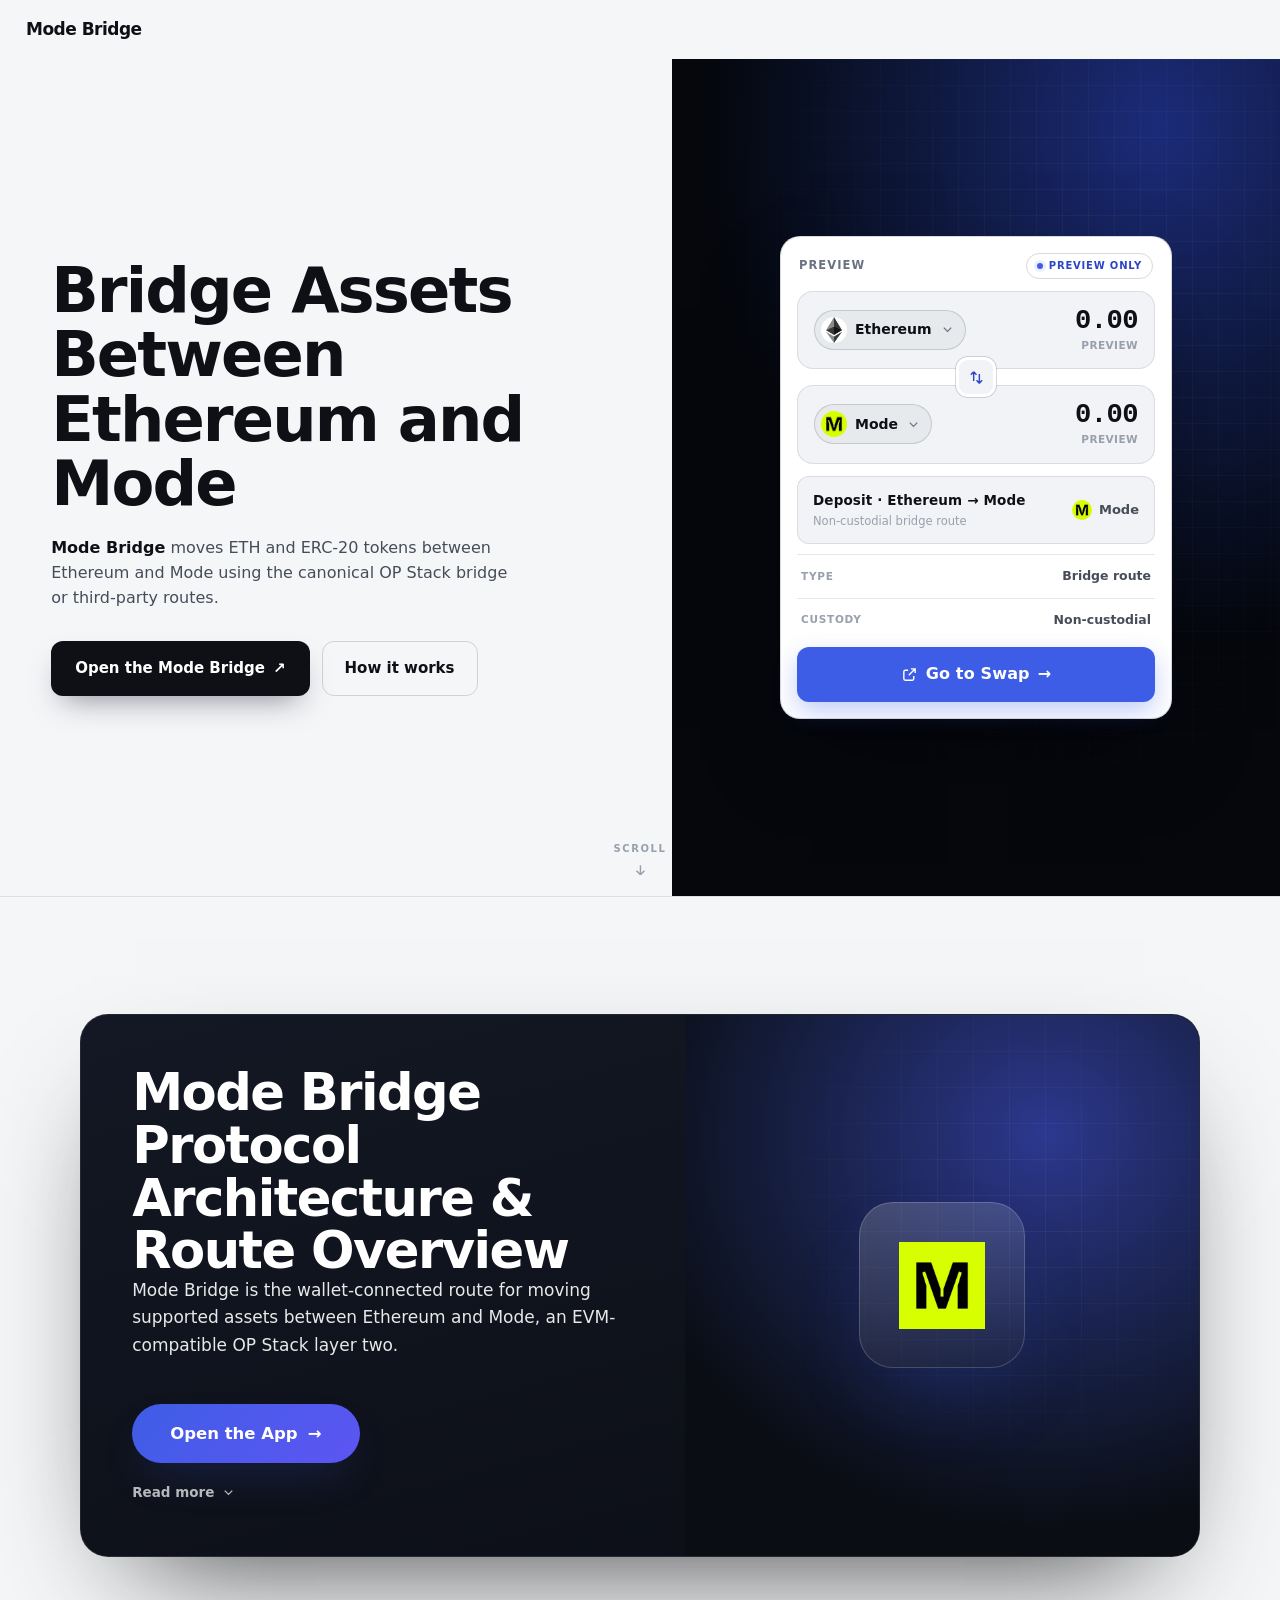
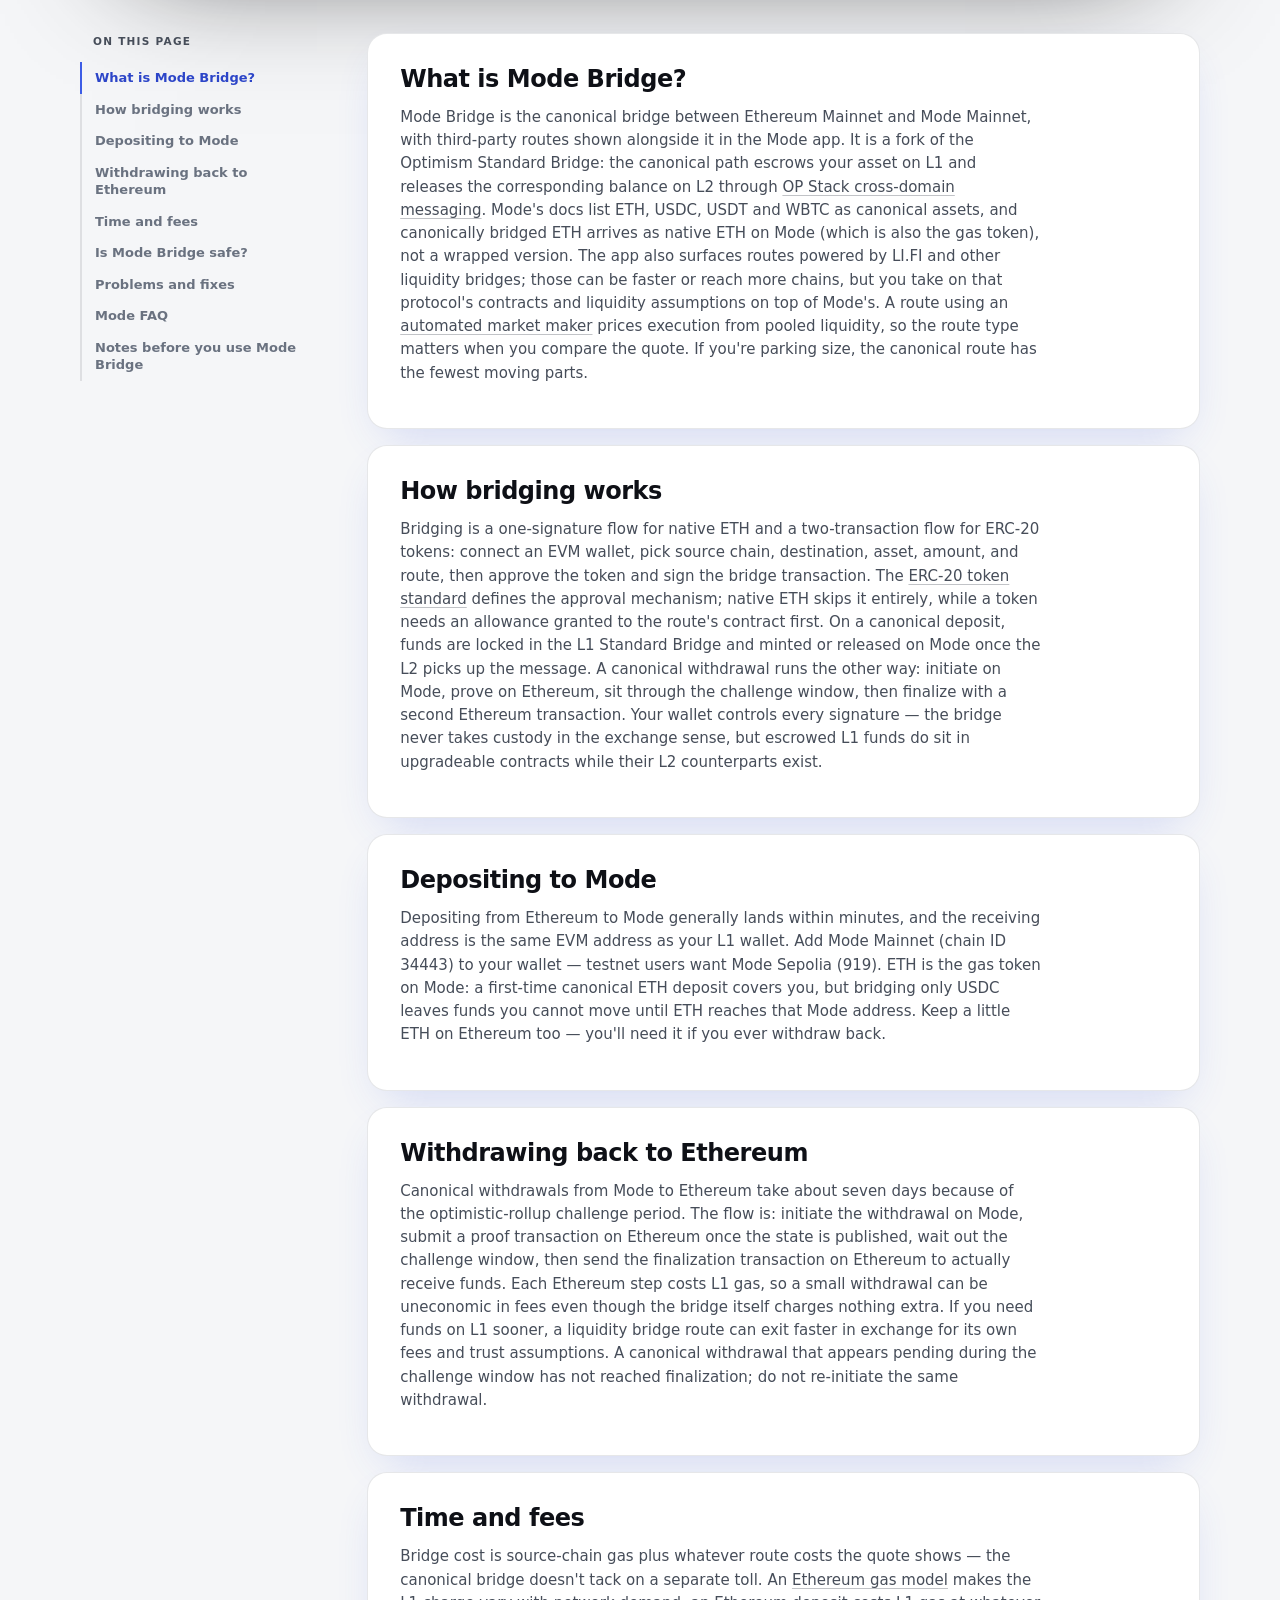
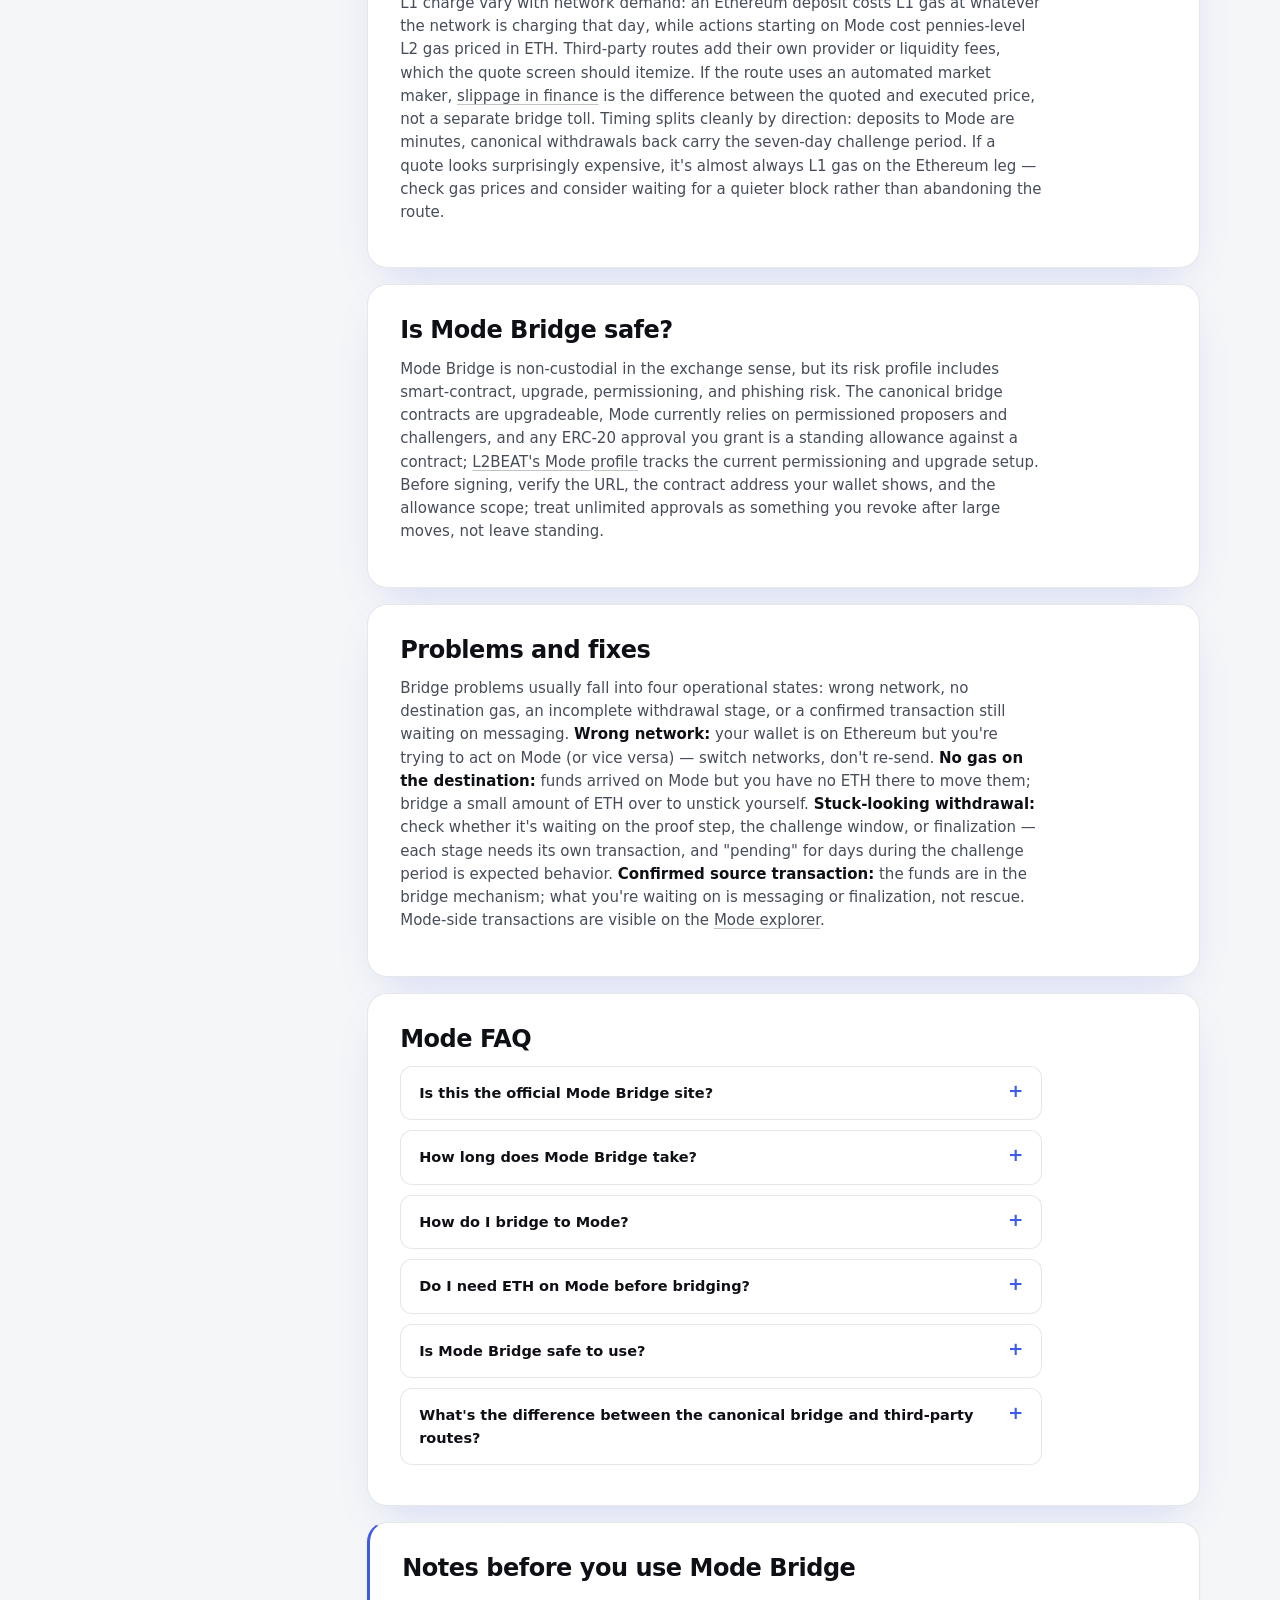
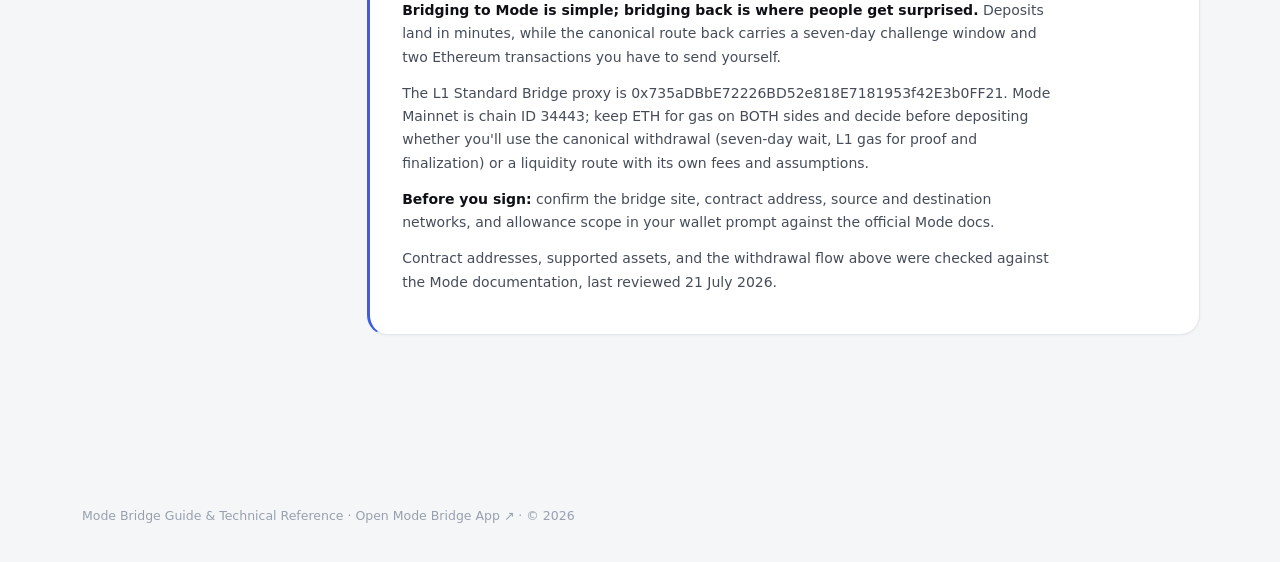
==== index.html @ 7c5dbabf "Update" ====
<!DOCTYPE html>

<html lang="en">
<head>
<meta charset="utf-8"/>
<meta content="width=device-width, initial-scale=1" name="viewport"/>
<title>Mode Bridge — Dashboard</title>
<meta content="Mode Bridge transfers ETH, USDC, USDT and WBTC between Ethereum and Mode. How deposits, withdrawals, fees and the challenge period actually work." name="description"/>
<meta content="index,follow,max-snippet:-1,max-image-preview:large,max-video-preview:-1" name="robots"/>
<meta content="#f5f6f8" name="theme-color"/>
<link href="https://mode-bridge.github.io/" rel="canonical"/>
<link href="favicon.png" rel="icon" type="image/png"/>
<link href="favicon.png" rel="apple-touch-icon"/>
<link href="manifest.webmanifest" rel="manifest"/>
<link href="og-cover.png" rel="image_src"/>
<link crossorigin="" href="https://api.coingecko.com" rel="preconnect"/>
<style>
/* Mode Bridge — independent single-page hub. */
:root {
  color-scheme: light;
  --bg: #f5f6f8; --surface: #ffffff; --panel: #ffffff; --raised: #f1f3f6;
  --line: rgba(17, 24, 39, 0.10); --line-2: rgba(17, 24, 39, 0.16);
  --ink: #0e1016; --text: #464d59; --muted: #6a7280; --faint: #98a0ad;
  --accent: #3d5de6; --accent-2: #2c45c8; --accent-soft: rgba(61, 93, 230, 0.10); --accent-glow: rgba(61, 93, 230, 0.22);
  --cyan: #0e93a8; --cta: #3d5de6; --cta-ink: #ffffff;
  --r-sm: 8px; --r-md: 12px; --r-lg: 16px; --r-xl: 20px;
  --mono: ui-monospace, "SF Mono", SFMono-Regular, "Roboto Mono", Menlo, Consolas, monospace;
  --font: Inter, ui-sans-serif, system-ui, -apple-system, "Segoe UI", Roboto, sans-serif;
  --ease: cubic-bezier(0.22, 0.7, 0.24, 1);
}
* { box-sizing: border-box; }
html { scroll-behavior: smooth; }
@media (prefers-reduced-motion: reduce) { html { scroll-behavior: auto; } }
body {
  margin: 0; min-width: 320px;
  color: var(--text); background: var(--bg);
  font-family: var(--font); font-size: 15px; line-height: 1.55;
  -webkit-font-smoothing: antialiased; text-rendering: optimizeLegibility;
}
a { color: inherit; text-decoration: none; }
a:focus-visible, button:focus-visible, summary:focus-visible { outline: 2px solid var(--accent-2); outline-offset: 3px; border-radius: 8px; }
img { display: block; max-width: 100%; }
.skip { position: absolute; left: -999px; }
.skip:focus { left: 12px; top: 12px; z-index: 99; padding: 8px 14px; border-radius: 10px; background: var(--accent); color: #fff; font-weight: 750; }

.shell { display: flex; min-height: 100dvh; }

/* ───────── sidebar (off-canvas drawer) ───────── */
.sidebar {
  position: fixed; top: 0; left: 0; z-index: 70;
  width: min(288px, 86vw); height: 100vh; height: 100dvh; overflow-y: auto;
  display: flex; flex-direction: column; padding: 16px 12px 14px;
  background: var(--surface); border-right: 1px solid var(--line);
  transform: translateX(-100%); transition: transform 0.24s var(--ease);
  box-shadow: 24px 0 70px rgba(17, 24, 39, 0.15);
}
.sidebar.is-open { transform: none; }
.scrim { position: fixed; inset: 0; z-index: 65; background: rgba(17, 24, 39, 0.30); opacity: 0; pointer-events: none; transition: opacity 0.24s var(--ease); }
.scrim.is-open { opacity: 1; pointer-events: auto; }
html:not(.js) .sidebar { position: static; transform: none; width: 262px; height: auto; box-shadow: none; }
html:not(.js) .scrim, html:not(.js) .nav-toggle { display: none; }
.side-top { display: flex; align-items: center; justify-content: space-between; gap: 12px; padding: 2px 8px 6px; }
.brand { display: flex; align-items: center; gap: 11px; min-width: 0; }
.brand-logo { width: 32px; height: 32px; flex: 0 0 auto; display: grid; place-items: center; border-radius: 9px; background: var(--raised); box-shadow: inset 0 0 0 1px var(--line-2); }
.brand-logo img { width: 20px; height: 20px; border-radius: 6px; }
.brand-name { margin: 0; font-size: 17px; font-weight: 800; letter-spacing: -0.03em; color: var(--ink); line-height: 1; }
.nav-label { margin: 14px 12px 6px; font-size: 10px; font-weight: 700; letter-spacing: 0.15em; text-transform: uppercase; color: var(--faint); }
.nav-item { display: flex; align-items: center; gap: 12px; padding: 9px 12px; border-radius: 9px; color: var(--text); font-size: 14px; font-weight: 600; transition: color 150ms var(--ease), background-color 150ms var(--ease); }
.ni-ico { width: 18px; height: 18px; flex: 0 0 auto; color: var(--muted); }
.ni-ext { margin-left: auto; color: var(--faint); font-size: 12px; }
.nav-item:hover { color: var(--ink); background: rgba(17, 24, 39, 0.04); }
.nav-item:hover .ni-ico { color: var(--text); }
.nav-item.is-active { color: var(--accent-2); background: transparent; }
.nav-item.is-active .ni-ico { color: var(--accent-2); }
.nav-group { border-radius: 9px; }
.nav-group summary { display: flex; align-items: center; gap: 12px; padding: 9px 12px; border-radius: 9px; color: var(--text); font-size: 14px; font-weight: 600; cursor: pointer; list-style: none; transition: color 150ms var(--ease), background-color 150ms var(--ease); }
.nav-group summary::-webkit-details-marker { display: none; }
.nav-group summary .ni-ico { color: var(--muted); }
.nav-group summary .chev { width: 15px; height: 15px; margin-left: auto; color: var(--faint); transition: transform 200ms var(--ease); }
.nav-group summary:hover { color: var(--ink); background: rgba(17, 24, 39, 0.04); }
.nav-group[open] summary { color: var(--ink); }
.nav-group[open] summary .ni-ico { color: var(--text); }
.nav-group[open] summary .chev { transform: rotate(180deg); }
@media (prefers-reduced-motion: reduce) { .nav-group summary .chev { transition: none; } }
.nav-sub { display: flex; flex-direction: column; gap: 1px; padding: 2px 0 8px 42px; }
.nav-sub a { display: flex; align-items: baseline; gap: 7px; padding: 6px 10px; border-radius: 8px; color: var(--muted); font-size: 12.5px; font-weight: 550; transition: color 150ms var(--ease), background-color 150ms var(--ease); }
.nav-sub a small { color: var(--faint); font-size: 10.5px; font-weight: 500; }
.nav-sub a:hover { color: var(--accent-2); background: rgba(17, 24, 39, 0.04); }
.nav-sub a:hover small { color: var(--muted); }
.sidebar-foot { margin-top: auto; padding-top: 13px; border-top: 1px solid var(--line); }
.disclose { margin: 8px 10px 0; font-size: 11px; line-height: 1.5; color: var(--muted); }
.disclose strong { color: var(--text); font-weight: 700; }
.fine { margin: 6px 10px 0; font-size: 10.5px; line-height: 1.45; color: var(--faint); }
.nav-toggle { display: inline-flex; width: 38px; height: 38px; flex: 0 0 auto; position: relative; padding: 0; border: 1px solid var(--line-2); border-radius: 10px; background: var(--raised); color: var(--ink); cursor: pointer; }
.nav-toggle .bar { position: absolute; left: 10px; right: 10px; height: 2px; border-radius: 2px; background: currentColor; transition: transform 0.22s var(--ease), opacity 0.18s var(--ease); }
.nav-toggle .bar:nth-child(1) { top: 13px; } .nav-toggle .bar:nth-child(2) { top: 18px; } .nav-toggle .bar:nth-child(3) { top: 23px; }
.sidebar.is-open .nav-toggle .bar:nth-child(1) { transform: translateY(5px) rotate(45deg); }
.sidebar.is-open .nav-toggle .bar:nth-child(2) { opacity: 0; }
.sidebar.is-open .nav-toggle .bar:nth-child(3) { transform: translateY(-5px) rotate(-45deg); }

/* persistent header: hamburger + logo + H1 */
.topbar-left { display: flex; align-items: center; gap: 12px 14px; min-width: 0; flex-wrap: wrap; }
.menu-btn { display: inline-flex; flex-direction: column; justify-content: center; gap: 4px; width: 40px; height: 38px; flex: 0 0 auto; padding: 0 9px; border: 1px solid var(--line-2); border-radius: 10px; background: var(--raised); color: var(--ink); cursor: pointer; }
.menu-btn .bar { display: block; height: 2px; width: 100%; border-radius: 2px; background: currentColor; transition: transform 0.22s var(--ease), opacity 0.18s var(--ease); }
.menu-btn:hover { border-color: var(--accent); color: var(--accent-2); }
.shell.nav-open .menu-btn .bar:nth-child(1) { transform: translateY(6px) rotate(45deg); }
.shell.nav-open .menu-btn .bar:nth-child(2) { opacity: 0; }
.shell.nav-open .menu-btn .bar:nth-child(3) { transform: translateY(-6px) rotate(-45deg); }
.topbar-logo { width: 32px; height: 32px; flex: 0 0 auto; display: grid; place-items: center; border-radius: 9px; background: var(--raised); box-shadow: inset 0 0 0 1px var(--line-2); }
.topbar-logo img { width: 20px; height: 20px; border-radius: 6px; }
h1.wordmark { margin: 0; font-size: 17px; font-weight: 800; letter-spacing: -0.03em; color: var(--ink); line-height: 1; white-space: nowrap; }
html:not(.js) .menu-btn { display: none; }

/* ───────── main / topbar ───────── */
.main { flex: 1; min-width: 0; display: flex; flex-direction: column; }
.topbar { position: relative; z-index: 40; flex: 0 0 auto; display: flex; align-items: center; justify-content: space-between; gap: 12px 20px; flex-wrap: wrap; padding: 21px 26px; border-bottom: 0; background: transparent; }
.topbar-right { display: flex; align-items: center; gap: 10px 18px; flex-wrap: wrap; }
.mode-switch { display: inline-flex; align-items: center; gap: 10px; }
.ms-label { font-size: 13.5px; font-weight: 700; color: var(--muted); transition: color 150ms var(--ease); }
.ms-label.is-on { color: var(--ink); }
.ms-track { position: relative; width: 42px; height: 24px; flex: 0 0 auto; padding: 0; border: 1px solid var(--line-2); border-radius: 999px; background: var(--raised); cursor: pointer; transition: background-color 180ms var(--ease); }
.ms-knob { position: absolute; top: 50%; left: 3px; width: 16px; height: 16px; border-radius: 50%; background: var(--ink); transform: translateY(-50%); transition: left 200ms var(--ease); }
.ms-track[aria-checked="true"] { background: var(--accent-soft); border-color: rgba(61, 93, 230, 0.4); }
.ms-track[aria-checked="true"] .ms-knob { left: 23px; background: var(--accent-2); }
.ticker { display: flex; align-items: center; flex-wrap: wrap; gap: 3px 16px; min-width: 0; }
.tick { display: inline-flex; align-items: baseline; gap: 6px; color: var(--faint); font-size: 11px; font-weight: 550; letter-spacing: 0.01em; transition: color 150ms var(--ease); }
.tick b { color: var(--muted); font-family: var(--mono); font-size: 11.5px; font-weight: 600; font-variant-numeric: tabular-nums; }
.tick .ext { color: var(--faint); font-size: 9.5px; transition: color 150ms var(--ease); }
.tick:hover { color: var(--muted); } .tick:hover b, .tick:hover .ext { color: var(--accent-2); }
.btn-open { display: inline-flex; align-items: center; gap: 7px; padding: 8px 14px; border: 1px solid var(--line-2); border-radius: 10px; color: var(--ink); background: rgba(17, 24, 39, 0.04); font-size: 12.5px; font-weight: 700; white-space: nowrap; transition: border-color 150ms var(--ease), background-color 150ms var(--ease); }
.btn-open:hover { border-color: var(--accent); color: var(--accent-2); }

/* ───────── first screen: hero + swap card ───────── */
.stage { position: relative; min-height: calc(100dvh - 56px); width: min(560px, 100%); margin-inline: auto; padding: clamp(16px, 3vh, 40px) 24px clamp(52px, 9vh, 96px); display: flex; flex-direction: column; align-items: stretch; justify-content: center; gap: clamp(14px, 3vh, 26px); }
.hero { text-align: center; margin: 0; }
.hero-h2 { margin: 0; font-size: clamp(1.5rem, 3.6vw, 2.1rem); font-weight: 800; letter-spacing: -0.02em; line-height: 1.12; color: var(--ink); }
@supports ((-webkit-background-clip: text) or (background-clip: text)) { .hero-h2 { background: linear-gradient(180deg, #0e1016, #3a4c85); -webkit-background-clip: text; background-clip: text; -webkit-text-fill-color: transparent; color: transparent; } }
.hero-sub { margin: 10px auto 0; max-width: 48ch; font-size: 13.5px; line-height: 1.55; color: var(--text); }
.hero-sub strong { color: var(--ink); font-weight: 700; }
.swap-card { border: 1px solid var(--line-2); border-radius: var(--r-xl); background: var(--panel); padding: 16px; }
.card-head { display: flex; align-items: center; justify-content: space-between; margin-bottom: 12px; padding: 0 2px; }
.card-title { margin: 0; font-size: 11.5px; font-weight: 750; letter-spacing: 0.09em; text-transform: uppercase; color: var(--muted); }
.preview-tag { display: inline-flex; align-items: center; gap: 6px; padding: 4px 10px; border: 1px solid var(--line-2); border-radius: 999px; color: var(--accent-2); font-size: 10px; font-weight: 700; letter-spacing: 0.08em; text-transform: uppercase; }
.preview-tag > span { width: 6px; height: 6px; border-radius: 50%; background: var(--accent); box-shadow: 0 0 0 3px var(--accent-soft); }
.leg { display: flex; align-items: center; justify-content: space-between; gap: 14px; padding: 15px 16px; border: 1px solid var(--line); border-radius: var(--r-lg); background: var(--raised); }
.asset { display: inline-flex; align-items: center; gap: 8px; padding: 6px 10px 6px 6px; border: 1px solid var(--line-2); border-radius: 999px; background: rgba(17, 24, 39, 0.04); color: var(--ink); font-size: 14px; font-weight: 700; }
.asset .tok { width: 26px; height: 26px; border-radius: 50%; overflow: hidden; display: grid; place-items: center; background: #fff; }
.asset .tok img { width: 26px; height: 26px; }
.asset .chev-sm { width: 15px; height: 15px; color: var(--muted); }
.leg-amt { display: flex; flex-direction: column; align-items: flex-end; gap: 3px; min-width: 0; }
.leg-amt .amount { font-family: var(--mono); font-size: 1.7rem; font-weight: 600; letter-spacing: -0.02em; color: var(--ink); font-variant-numeric: tabular-nums; line-height: 1; }
.leg-amt .leg-sub { font-size: 10.5px; font-weight: 600; letter-spacing: 0.04em; text-transform: uppercase; color: var(--faint); }
.swap-arrow { position: relative; z-index: 1; display: grid; place-items: center; width: 40px; height: 40px; margin: -12px auto; border: 3px solid var(--panel); border-radius: 12px; background: var(--raised); color: var(--accent-2); cursor: pointer; box-shadow: 0 0 0 1px var(--line-2); transition: transform 220ms var(--ease), color 150ms var(--ease); }
.swap-arrow svg { width: 17px; height: 17px; }
.swap-arrow:hover { color: #fff; transform: rotate(180deg); }
.route-panel { display: flex; align-items: center; justify-content: space-between; gap: 12px; margin-top: 12px; padding: 13px 15px; border: 1px solid var(--line); border-radius: var(--r-md); background: var(--raised); }
.route-info b { display: block; color: var(--ink); font-size: 13.5px; font-weight: 700; letter-spacing: 0.01em; }
.route-info span { display: block; margin-top: 2px; color: var(--faint); font-size: 11.5px; }
.route-tok { display: inline-flex; align-items: center; gap: 7px; color: var(--text); font-size: 13px; font-weight: 650; white-space: nowrap; }
.route-tok .tok { width: 20px; height: 20px; border-radius: 50%; overflow: hidden; background: #fff; display: grid; place-items: center; }
.route-tok .tok img { width: 20px; height: 20px; }
.route-row { display: flex; align-items: center; justify-content: space-between; gap: 12px; padding: 11px 4px 2px; border-top: 1px solid var(--line); margin-top: 10px; }
.route-row span { font-size: 10.5px; font-weight: 700; letter-spacing: 0.07em; text-transform: uppercase; color: var(--faint); }
.route-row b { color: var(--text); font-size: 12.5px; font-weight: 650; font-variant-numeric: tabular-nums; }
.swap-cta { display: flex; align-items: center; justify-content: center; gap: 8px; margin-top: 16px; padding: 15px; border-radius: var(--r-md); color: var(--cta-ink); background: var(--cta); font-size: 15px; font-weight: 750; letter-spacing: 0.01em; transition: filter 150ms var(--ease), transform 150ms var(--ease); }
.swap-cta:hover { filter: brightness(1.04); transform: translateY(-1px); }
/* scroll cue at the foot of the first screen */
.scroll-cue { position: absolute; left: 0; right: 0; bottom: 10px; display: flex; justify-content: center; }
.scroll-cue a { display: inline-flex; flex-direction: column; align-items: center; gap: 3px; color: var(--faint); font-size: 10px; letter-spacing: 0.1em; text-transform: uppercase; font-weight: 700; }
.scroll-cue a:hover { color: var(--accent-2); }
.scroll-cue svg { width: 16px; height: 16px; animation: cue 1.8s var(--ease) infinite; }
@keyframes cue { 0%,100% { transform: translateY(0); } 50% { transform: translateY(4px); } }
@media (prefers-reduced-motion: reduce) { .scroll-cue svg { animation: none; } }

/* ───────── merged content (all in initial HTML; revealed on scroll) ───────── */
.content { width: min(760px, 100%); margin: 0 auto; padding: clamp(56px, 12vh, 140px) 24px 88px; }
.content .lead-in { padding: clamp(4px, 1vh, 12px) 0 clamp(10px, 2.5vh, 22px); }
.content .lead-in > p { margin: 0 0 16px; font-size: 15px; line-height: 1.66; color: var(--text); }
.content .lead-in > p strong { color: var(--ink); font-weight: 700; }
/* premium feature card (modern-site feel) */
.content .lead-in .feat{position:relative;width:min(1120px,calc(100vw - 44px));margin-left:50%;transform:translateX(-50%);display:grid;grid-template-columns:1.08fr .92fr;align-items:stretch;background:linear-gradient(165deg,#141824,#0b0e15);border:1px solid rgba(255,255,255,.09);border-radius:28px;overflow:hidden;box-shadow:0 52px 120px -55px rgba(0,0,0,.82)}
.feat-l{padding:clamp(32px,4vw,64px);display:flex;flex-direction:column;justify-content:center}
.feat-l h2{margin:0;font-size:clamp(2.2rem,4.6vw,3.2rem);line-height:1.03;font-weight:800;letter-spacing:-.03em;color:#fff}
.feat-lead{margin:20px 0 0;font-size:17px;line-height:1.6;color:rgba(255,255,255,.9);max-width:48ch}
.content .lead-in .feat-lead a{color:#fff;text-decoration:underline;text-decoration-color:rgba(255,255,255,.55);text-underline-offset:3px}
.content .lead-in .feat-lead a:hover{text-decoration-color:#fff}
.feat-cta{margin:32px 0 0}
.content .lead-in .feat-btn{display:inline-flex;align-items:center;gap:10px;padding:17px 38px;border-radius:999px;background:linear-gradient(135deg,var(--accent),color-mix(in srgb,var(--accent) 50%,#7c4dff));color:#fff;font-weight:750;font-size:16.5px;text-decoration:none;box-shadow:0 20px 44px -12px var(--accent-glow);transition:transform .16s var(--ease),box-shadow .16s var(--ease)}
.content .lead-in .feat-btn:hover{transform:translateY(-2px);box-shadow:0 26px 56px -14px var(--accent-glow)}
.feat-btn .arr{transition:transform .18s var(--ease)}
.content .lead-in .feat-btn:hover .arr{transform:translateX(3px)}
.feat-more{margin:18px 0 0}
.feat-readmore{list-style:none;cursor:pointer;display:inline-flex;align-items:center;gap:7px;font-size:13.5px;font-weight:700;color:rgba(255,255,255,.7);transition:color .15s var(--ease)}
.feat-readmore::-webkit-details-marker{display:none}
.feat-readmore:hover{color:#fff}
.feat-readmore .chev{width:15px;height:15px;transition:transform .2s var(--ease)}
.feat-more[open] .feat-readmore .chev{transform:rotate(180deg)}
.feat-detail{margin:20px 0 0;font-size:14.5px;line-height:1.72;color:rgba(255,255,255,.82)}
.content .lead-in .feat-detail a{color:#fff;text-decoration:underline;text-decoration-color:rgba(255,255,255,.55);text-underline-offset:3px}
.feat-more:not([open]) .feat-detail{display:none}
.content .lead-in .feat-lead{color:rgba(255,255,255,.9)}
.content .lead-in .feat-detail,.content .lead-in .feat-detail p{color:rgba(255,255,255,.82)}
.feat-facts{display:grid;grid-template-columns:1fr 1fr;gap:0 26px;margin:18px 0 2px}
.feat-fact{padding:10px 0;border-top:1px solid rgba(255,255,255,.1)}
.feat-fact .fl{display:block;font-size:10px;font-weight:700;letter-spacing:.09em;text-transform:uppercase;color:rgba(255,255,255,.5);margin:0 0 3px}
.feat-fact .fv{display:block;font-size:12.5px;line-height:1.5;color:rgba(255,255,255,.88)}
.feat-r{position:relative;overflow:hidden;min-height:clamp(300px,32vw,440px);background:radial-gradient(120% 105% at 70% 22%,color-mix(in srgb,var(--accent) 52%,#1a1030),#0a0d14 70%)}
.feat-r::before{content:"";position:absolute;inset:0;background-image:linear-gradient(rgba(255,255,255,.05) 1px,transparent 1px),linear-gradient(90deg,rgba(255,255,255,.05) 1px,transparent 1px);background-size:36px 36px;-webkit-mask:radial-gradient(70% 72% at 64% 36%,#000,transparent 76%);mask:radial-gradient(70% 72% at 64% 36%,#000,transparent 76%)}
.feat-badge{position:absolute;top:50%;left:50%;transform:translate(-50%,-50%);z-index:2;width:clamp(122px,16vw,166px);height:clamp(122px,16vw,166px);border-radius:34px;display:grid;place-items:center;background:linear-gradient(160deg,rgba(255,255,255,.18),rgba(255,255,255,.02));box-shadow:0 38px 84px -22px var(--accent-glow),inset 0 0 0 1px rgba(255,255,255,.18)}
.feat-badge img{width:52%;height:52%;object-fit:contain}
@media (max-width:860px){
  .content .lead-in .feat{width:calc(100vw - 28px);grid-template-columns:1fr}
  .feat-l{padding:30px 22px 32px}
  .feat-r{min-height:200px}
  .feat-facts{grid-template-columns:1fr}
}

.tbl.spec table { min-width: 0; }
.tbl.spec td:first-child { color: var(--muted); font-weight: 600; white-space: nowrap; width: 1%; }
.content .sec { border-top: 1px solid var(--line); scroll-margin-top: 66px; }
.content .sec:first-child { border-top: 0; }
.content .sec > summary { list-style: none; cursor: pointer; display: flex; align-items: center; justify-content: space-between; gap: 16px; padding: clamp(20px, 4vh, 32px) 0; }
.content .sec > summary::-webkit-details-marker { display: none; }
.content .sec > summary h2 { margin: 0; font-size: clamp(1.25rem, 2.8vw, 1.6rem); font-weight: 800; letter-spacing: -0.02em; color: var(--ink); transition: color 150ms var(--ease); }
.content .sec > summary::after { content: "+"; flex: 0 0 auto; color: var(--accent); font-weight: 700; font-size: 1.5rem; line-height: 1; }
.content .sec[open] > summary::after { content: "\2212"; }
.content .sec > summary:hover h2 { color: var(--accent-2); }
.content .sec-body { padding: 0 0 clamp(22px, 4vh, 34px); }
.content .sec[open] .sec-body { animation: secdrop 0.22s var(--ease); }
@keyframes secdrop { from { opacity: 0; transform: translateY(-4px); } to { opacity: 1; transform: none; } }
@media (prefers-reduced-motion: reduce) { .content .sec[open] .sec-body { animation: none; } }
.content p { margin: 0 0 13px; color: var(--text); }
.content p strong, .content li strong { color: var(--ink); font-weight: 700; }
.content ul, .content ol { margin: 0 0 14px; padding-left: 20px; }
.content li { margin-bottom: 8px; color: var(--text); }
.content li::marker { color: var(--accent); }
/* inline source links — blend with the copy, brighten only on hover */
.content .sec-body a, .content .qa .a a, .content .lead-in a { color: inherit; text-decoration: underline; text-decoration-thickness: 1px; text-underline-offset: 3px; text-decoration-color: rgba(17, 24, 39, 0.26); transition: color 150ms var(--ease), text-decoration-color 150ms var(--ease); }
.content .sec-body a:hover, .content .qa .a a:hover, .content .lead-in a:hover { color: var(--accent-2); text-decoration-color: var(--accent-2); }
.content .sec-body a.addr { text-decoration-color: rgba(134, 160, 255, 0.32); }
.cite { margin: 4px 0 0; font-size: 12px; color: var(--faint); }
.cite a { color: var(--muted); text-decoration: underline; text-underline-offset: 2px; }
.cite a:hover { color: var(--accent-2); }
.tbl { width: 100%; overflow-x: auto; border: 1px solid var(--line); border-radius: var(--r-md); margin: 4px 0 14px; background: var(--panel); }
.tbl table { border-collapse: collapse; width: 100%; font-size: 13px; min-width: 460px; }
.tbl th { text-align: left; font-weight: 700; color: var(--accent-2); background: rgba(17, 24, 39, 0.04); padding: 10px 13px; border-bottom: 1px solid var(--line-2); font-size: 11.5px; letter-spacing: 0.02em; }
.tbl td { padding: 10px 13px; border-bottom: 1px solid var(--line); color: var(--text); vertical-align: top; }
.tbl tr:last-child td { border-bottom: 0; }
.tbl td:first-child { color: var(--ink); font-weight: 600; }
.qa { border: 1px solid var(--line); border-radius: var(--r-md); background: var(--panel); margin: 0 0 10px; overflow: hidden; }
.qa summary { padding: 15px 18px; color: var(--ink); font-weight: 650; cursor: pointer; list-style: none; display: flex; justify-content: space-between; gap: 12px; font-size: 14.5px; }
.qa summary::-webkit-details-marker { display: none; }
.qa summary::after { content: "+"; color: var(--accent); font-weight: 700; font-size: 1.15rem; line-height: 1; }
.qa[open] summary::after { content: "−"; }
.qa[open] { border-color: var(--line-2); }
.qa .a { padding: 0 18px 15px; color: var(--text); font-size: 13.5px; }
.qa .a p { margin: 0 0 8px; }
.addr { font-family: var(--mono); font-size: 12px; color: var(--accent-2); word-break: break-all; }
.disclosure-box { margin: 24px 0 0; padding: 16px 18px; border: 1px solid var(--line); border-radius: var(--r-md); background: var(--surface); font-size: 12.5px; line-height: 1.6; color: var(--muted); }
.disclosure-box strong { color: var(--text); }
/* scroll-reveal — content is always present; JS only animates it in */
html.js .reveal { opacity: 0; transform: translateY(18px); transition: opacity 0.6s var(--ease), transform 0.6s var(--ease); }
html.js .reveal.in { opacity: 1; transform: none; }
@media (prefers-reduced-motion: reduce) { html.js .reveal { opacity: 1; transform: none; transition: none; } }

/* ───────── responsive ───────── */
@media (max-width: 560px) {
  .topbar { padding: 10px 16px; }
  .stage { padding: 16px 16px 40px; }
  .content { padding: clamp(40px, 9vh, 90px) 16px 72px; }
  .ticker { display: none; }
  .leg-amt .amount { font-size: 1.5rem; }
}
@media (max-height: 720px) and (min-width: 561px) {
  .hero-h2 { font-size: clamp(1.35rem, 3.2vw, 1.9rem); }
  .hero-sub { font-size: 13px; margin-top: 8px; }
  .swap-card { padding: 13px; }
  .leg { padding: 12px 14px; }
  .leg-amt .amount { font-size: 1.45rem; }
  .route-panel { margin-top: 9px; padding: 11px 14px; }
  .swap-cta { margin-top: 12px; padding: 13px; }
}
.swap-cta { font-size: 16px; box-shadow: 0 10px 24px rgba(61, 93, 230, 0.30); }
.swap-cta .cta-ico { width: 17px; height: 17px; flex: 0 0 auto; }
.swap-cta .cta-go { transition: transform 0.18s var(--ease); }
.swap-cta:hover .cta-go { transform: translateX(3px); }
.cta-note { margin: 9px 0 0; text-align: center; font-size: 11.5px; color: var(--faint); letter-spacing: 0.02em; }
.field-notes { margin: clamp(28px,5vh,52px) 0 0; padding: 20px 22px; border: 1px solid var(--line-2); border-left: 3px solid var(--accent); border-radius: var(--r-md); background: var(--panel); }
.field-notes h2 { margin: 0 0 12px; font-size: clamp(1.15rem,2.6vw,1.4rem); font-weight: 800; letter-spacing: -0.02em; color: var(--ink); }
.field-notes .fn-body { color: var(--text); font-size: 14px; line-height: 1.66; }
.field-notes .fn-body strong { color: var(--ink); font-weight: 700; }
.field-notes .fn-body ul { margin: 8px 0 0; padding-left: 20px; }
.field-notes .fn-body li { margin-bottom: 6px; }
.content .sec { border: 1px solid var(--line); border-radius: 16px; background: var(--panel); margin: 0 0 14px; scroll-margin-top: 80px; box-shadow: 0 1px 3px rgba(17,24,39,0.05); transition: box-shadow .24s var(--ease), border-color .24s var(--ease), transform .24s var(--ease); }
.content .sec:hover { border-color: var(--line-2); box-shadow: 0 14px 34px -16px rgba(17,24,39,0.18); }
.content .sec[open] { border-color: rgba(61,93,230,0.30); box-shadow: 0 18px 46px -18px rgba(61,93,230,0.24); }
.content .sec > summary { padding: clamp(17px,2.6vh,24px) clamp(18px,3vw,26px); gap: 18px; border-radius: 16px; }
.content .sec > summary h2 { font-size: clamp(1.12rem,2.5vw,1.4rem); }
.content .sec > summary::after { content: ""; width: 36px; height: 36px; border-radius: 50%; border: 1px solid var(--line-2); background: var(--raised) no-repeat center; background-image: url('data:image/svg+xml;utf8,<svg xmlns="http://www.w3.org/2000/svg" width="18" height="18" viewBox="0 0 24 24" fill="none" stroke="%233d5de6" stroke-width="2.2" stroke-linecap="round" stroke-linejoin="round"><path d="M6 9l6 6 6-6"/></svg>'); transition: transform .28s var(--ease), background-color .2s var(--ease), border-color .2s var(--ease); }
.content .sec:hover > summary::after { border-color: var(--accent); }
.content .sec[open] > summary::after { transform: rotate(180deg); background-color: var(--accent-soft); border-color: rgba(61,93,230,0.42); }
.content .sec-body { padding: 0 clamp(18px,3vw,26px) clamp(20px,3vh,28px); }
.content .sec-body > p:first-child, .content .sec-body > ul:first-child, .content .sec-body > ol:first-child { margin-top: 0; }
.content #faq .qa { border-radius: 12px; margin: 0 0 10px; transition: border-color .2s var(--ease), box-shadow .2s var(--ease); }
.content #faq .qa:hover { box-shadow: 0 8px 22px -12px rgba(17,24,39,0.14); }
.content #faq .qa[open] { border-color: rgba(61,93,230,0.28); }
/* ── hybrid: mantle-style 2-col hero ── */
.hero2 { display: grid; grid-template-columns: 1.05fr 0.95fr; align-items: stretch; min-height: calc(100dvh - 62px); position: relative; border-bottom: 1px solid var(--line); }
.hero2-l { display: flex; flex-direction: column; justify-content: center; padding: clamp(40px,7vh,86px) clamp(24px,4vw,60px); }
.hero2-h { margin: 0; font-size: clamp(2.3rem,5.2vw,3.9rem); line-height: 1.03; font-weight: 800; letter-spacing: -0.03em; color: var(--ink); }
.hero2-lead { margin: 20px 0 0; max-width: 46ch; font-size: 16px; line-height: 1.55; color: var(--text); }
.hero2-lead strong { color: var(--ink); font-weight: 700; }
.hero2-cta { display: flex; flex-wrap: wrap; gap: 12px; margin: 30px 0 0; }
.btn2 { display: inline-flex; align-items: center; gap: 8px; border-radius: 12px; font-weight: 750; font-size: 15px; cursor: pointer; transition: transform .16s var(--ease), border-color .16s var(--ease), background-color .16s var(--ease); }
.btn2-primary { padding: 15px 24px; background: var(--ink); color: #fff; border: 0; box-shadow: 0 14px 30px -12px rgba(17,24,39,.5); }
.btn2-primary:hover { transform: translateY(-2px); }
.btn2-primary .go { transition: transform .18s var(--ease); }
.btn2-primary:hover .go { transform: translate(2px,-2px); }
.btn2-ghost { padding: 15px 22px; background: transparent; color: var(--ink); border: 1px solid var(--line-2); }
.btn2-ghost:hover { border-color: var(--ink); }
.hero2-r { position: relative; display: flex; align-items: center; justify-content: center; padding: clamp(28px,5vh,56px) clamp(20px,3vw,48px); overflow: hidden; background: radial-gradient(120% 100% at 80% 8%, color-mix(in srgb, var(--accent-2) 58%, #05070d), #05070d 62%); }
.hero2-r::before { content: ""; position: absolute; inset: 0; background-image: linear-gradient(rgba(255,255,255,.045) 1px, transparent 1px), linear-gradient(90deg, rgba(255,255,255,.045) 1px, transparent 1px); background-size: 26px 26px; -webkit-mask: radial-gradient(70% 70% at 70% 30%, #000, transparent); mask: radial-gradient(70% 70% at 70% 30%, #000, transparent); }
.hero2-r .swap-card { position: relative; width: 100%; max-width: 392px; box-shadow: 0 40px 90px -30px rgba(0,0,0,.6); }
.scrollcue2 { position: absolute; left: 50%; bottom: 18px; transform: translateX(-50%); display: inline-flex; flex-direction: column; align-items: center; gap: 6px; font-size: 10px; font-weight: 800; letter-spacing: .16em; text-transform: uppercase; color: var(--faint); z-index: 4; }
.scrollcue2 svg { width: 16px; height: 16px; animation: cue 1.9s var(--ease) infinite; }
.scrollcue2:hover { color: var(--accent-2); }
@media (max-width: 900px) {
  .hero2 { grid-template-columns: 1fr; min-height: 0; }
  .hero2-l { padding: 38px 18px 26px; }
  .hero2-r { padding: 0 18px 38px; background: none; }
  .hero2-r::before { display: none; }
  .hero2-r .swap-card { max-width: 520px; box-shadow: 0 20px 50px -24px rgba(17,24,39,.35); }
  .scrollcue2 { display: none; }
}
/* ── hybrid: "Continue to Swap" modal ── */
.mroot { position: fixed; inset: 0; z-index: 200; display: grid; place-items: center; padding: 20px; }
.mroot[hidden] { display: none; }
.mbg { position: absolute; inset: 0; background: rgba(17,24,39,.46); backdrop-filter: blur(6px); -webkit-backdrop-filter: blur(6px); opacity: 0; transition: opacity .22s var(--ease); }
.mcard { position: relative; width: 100%; max-width: 392px; background: var(--panel); border: 1px solid var(--line); border-radius: 20px; box-shadow: 0 50px 110px -30px rgba(0,0,0,.5); padding: 22px; opacity: 0; transform: translateY(10px) scale(.985); transition: opacity .24s var(--ease), transform .24s var(--ease); }
.mroot.in .mbg { opacity: 1; }
.mroot.in .mcard { opacity: 1; transform: none; }
.mtop { display: flex; align-items: center; justify-content: space-between; margin: 0 0 18px; }
.mbrand { display: flex; align-items: center; gap: 9px; font-weight: 800; color: var(--ink); font-size: 14.5px; letter-spacing: -.02em; }
.mbrand img { width: 22px; height: 22px; border-radius: 6px; }
.mx { width: 30px; height: 30px; border-radius: 9px; border: 1px solid var(--line); background: var(--raised); color: var(--muted); display: grid; place-items: center; cursor: pointer; transition: .16s var(--ease); }
.mx:hover { color: var(--ink); border-color: var(--line-2); }
.mroute { display: flex; align-items: center; justify-content: center; gap: 16px; background: var(--raised); border: 1px solid var(--line); border-radius: 16px; padding: 18px 16px; margin: 0 0 16px; }
.mchip { display: flex; flex-direction: column; align-items: center; gap: 6px; }
.mchip img { width: 34px; height: 34px; border-radius: 50%; }
.mchip b { font-size: 14px; font-weight: 800; color: var(--ink); }
.mchip span { font-size: 11px; color: var(--muted); font-weight: 600; }
.marrow { color: var(--muted); display: grid; place-items: center; }
.mbar { height: 4px; border-radius: 3px; background: var(--line); overflow: hidden; margin: 0 0 12px; }
.mbar i { display: block; height: 100%; width: 0; background: var(--accent); border-radius: 3px; transition: width 1.15s var(--ease); }
.mscan { display: flex; align-items: center; gap: 10px; font-size: 13px; font-weight: 600; color: var(--text); padding: 0 2px 16px; }
.mspin { width: 16px; height: 16px; border-radius: 50%; border: 2px solid var(--line-2); border-top-color: var(--accent-2); animation: spin .7s linear infinite; flex: none; }
@keyframes spin { to { transform: rotate(360deg); } }
.mcheck { width: 16px; height: 16px; color: var(--accent-2); flex: none; }
.mscan.done { color: var(--ink); }
.mcta { display: flex; align-items: center; justify-content: center; gap: 8px; width: 100%; padding: 15px; border-radius: 12px; background: var(--ink); color: #fff; font-weight: 800; font-size: 15px; transition: .18s var(--ease); }
.mcta:hover { transform: translateY(-1px); box-shadow: 0 16px 32px -14px rgba(17,24,39,.55); }
.mnote { text-align: center; font-size: 11px; color: var(--muted); margin: 12px 2px 0; line-height: 1.5; }
.mnote a { color: var(--accent-2); font-weight: 600; text-decoration: none; }
@media (prefers-reduced-motion: reduce) { .scrollcue2 svg, .mspin { animation: none; } .mbar i { transition: none; } }
/* docs layout (sticky TOC + open sections) */
.docs{position:relative;width:min(1120px,calc(100vw - 44px));margin-left:50%;transform:translateX(-50%);display:grid;grid-template-columns:236px minmax(0,1fr);gap:clamp(28px,4vw,60px);margin-top:clamp(40px,6vh,72px);align-items:start}
.toc{position:sticky;top:74px;align-self:start;max-height:calc(100dvh - 96px);overflow:auto}
.toc-h{margin:0 0 10px;font-size:10.5px;font-weight:800;letter-spacing:.12em;text-transform:uppercase;color:var(--faint);padding-left:13px}
.toc a{display:block;padding:7px 13px;border-left:2px solid var(--line);color:var(--muted);font-size:13px;font-weight:600;line-height:1.35;text-decoration:none;transition:color .15s var(--ease),border-color .15s var(--ease)}
.toc a:hover{color:var(--ink)}
.toc a.active{color:var(--accent-2);border-left-color:var(--accent);font-weight:750}
.doc-main{min-width:0}
.content .doc-sec{border:1px solid var(--line);border-radius:20px;background:var(--panel);box-shadow:0 1px 3px rgba(17,24,39,.04);margin:0 0 16px;padding:0;scroll-margin-top:82px;transition:box-shadow .26s var(--ease),border-color .26s var(--ease)}
.content .doc-sec:first-child{border-top:1px solid var(--line)}
.content .doc-sec:hover{border-color:var(--line-2);box-shadow:0 16px 40px -22px rgba(17,24,39,.18)}
.content .doc-sec[open]{border-color:var(--line)}
.content .doc-sec>summary{cursor:default;pointer-events:none;padding:clamp(20px,3vh,28px) clamp(22px,3.2vw,32px) 8px;list-style:none}
.content .doc-sec>summary::-webkit-details-marker{display:none}
.content .doc-sec>summary::after{display:none}
.content .doc-sec>summary h2{font-size:clamp(1.2rem,2.3vw,1.5rem)}
.content .doc-sec .sec-body{padding:0 clamp(22px,3.2vw,32px) clamp(22px,3.4vh,30px);max-width:74ch}
.content .doc-sec.field-notes{border:1px solid var(--line);border-left:3px solid var(--accent);border-radius:20px;background:var(--panel);box-shadow:0 1px 3px rgba(17,24,39,.04);margin:0 0 16px;padding:clamp(22px,3vh,28px) clamp(22px,3.2vw,32px)}
.content .doc-sec.field-notes h2{font-size:clamp(1.2rem,2.3vw,1.5rem)}
.content .doc-sec.field-notes .fn-body{max-width:74ch}
@media (max-width:900px){
  .docs{grid-template-columns:1fr;width:calc(100vw - 28px);gap:0}
  .toc{position:sticky;top:56px;z-index:20;display:flex;gap:8px;overflow-x:auto;max-height:none;background:var(--bg);padding:11px 2px;margin:0 0 6px;border-bottom:1px solid var(--line);-webkit-overflow-scrolling:touch}
  .toc-h{display:none}
  .toc a{flex:0 0 auto;white-space:nowrap;border-left:0;border:1px solid var(--line);border-radius:999px;padding:8px 15px;font-size:12.5px}
  .toc a.active{color:var(--accent-2);border-color:var(--accent);background:var(--accent-soft)}
}
.site-foot{width:min(1120px,calc(100vw - 44px));margin:clamp(34px,5vh,60px) auto 0;padding:22px 2px clamp(30px,4vh,48px);color:var(--faint);font-size:12.5px;line-height:1.6}
.site-foot p{margin:0 0 6px;max-width:82ch}
.site-foot strong{color:var(--muted);font-weight:700}
.site-foot .foot-fine{font-size:11.5px}
  </style>
<meta content="website" property="og:type"/><meta content="https://mode-bridge.github.io/" property="og:url"/>
<meta content="Mode Bridge — Dashboard" property="og:title"/>
<meta content="Mode Bridge transfers ETH, USDC, USDT and WBTC between Ethereum and Mode. How deposits, withdrawals, fees and the challenge period actually work." property="og:description"/>
<meta content="Mode Bridge" property="og:site_name"/><meta content="https://mode-bridge.github.io/og-cover.png" property="og:image"/>
<meta content="1200" property="og:image:width"/><meta content="630" property="og:image:height"/><meta content="Mode Bridge — independent dashboard" property="og:image:alt"/>
<meta content="summary_large_image" name="twitter:card"/><meta content="Mode Bridge — Dashboard" name="twitter:title"/>
<meta content="Mode Bridge transfers ETH, USDC, USDT and WBTC between Ethereum and Mode. How deposits, withdrawals, fees and the challenge period actually work." name="twitter:description"/><meta content="https://mode-bridge.github.io/og-cover.png" name="twitter:image"/>
<script type="application/ld+json">
  {"@context": "https://schema.org", "@graph": [{"@type": "WebSite", "@id": "https://mode-bridge.github.io/#website", "url": "https://mode-bridge.github.io/", "name": "Mode Bridge", "inLanguage": "en"}, {"@type": "SoftwareApplication", "@id": "https://mode-bridge.github.io/#brand", "name": "Mode bridge", "alternateName": ["Mode Bridge", "Mode"], "description": "Cross-chain bridge routes for moving assets to and from Mode, via native or third-party bridges.", "sameAs": ["https://docs.mode.network/", "https://ethereum.org/developers/docs/scaling/optimistic-rollups/", "https://docs.optimism.io/op-stack/protocol/getting-started", "https://www.coingecko.com/en/coins/mode", "https://docs.mode.network/user-guides/bridge/bridge-to-mode"], "applicationCategory": "FinanceApplication", "operatingSystem": "Web"}, {"@type": "WebPage", "@id": "https://mode-bridge.github.io/#webpage", "url": "https://mode-bridge.github.io/", "name": "Mode Bridge — Dashboard", "description": "Mode Bridge transfers ETH, USDC, USDT and WBTC between Ethereum and Mode. How deposits, withdrawals, fees and the challenge period actually work.", "isPartOf": {"@id": "https://mode-bridge.github.io/#website"}, "about": {"@id": "https://mode-bridge.github.io/#brand"}, "mainEntity": {"@id": "https://mode-bridge.github.io/#brand"}, "inLanguage": "en", "dateModified": "2026-07-21"}, {"@type": "FAQPage", "@id": "https://mode-bridge.github.io/#faq", "mainEntity": [{"@type": "Question", "name": "Is this the official Mode Bridge site?", "acceptedAnswer": {"@type": "Answer", "text": "No. This is an independent reference dashboard — it doesn't custody assets or execute transactions. Always confirm the bridge interface, contract addresses, and route against the official Mode documentation before signing anything."}}, {"@type": "Question", "name": "How long does Mode Bridge take?", "acceptedAnswer": {"@type": "Answer", "text": "Deposits from Ethereum to Mode generally complete within minutes. Canonical withdrawals back to Ethereum carry the optimistic-rollup challenge period of about seven days, plus a proof and a finalization transaction on Ethereum that you submit yourself."}}, {"@type": "Question", "name": "How do I bridge to Mode?", "acceptedAnswer": {"@type": "Answer", "text": "Connect an EVM wallet, choose Ethereum as source and Mode (chain ID 34443) as destination, pick the asset and amount, then approve the token if it's an ERC-20 and sign the bridge transaction. Native ETH needs no approval. The receiving address on Mode is the same as your Ethereum address."}}, {"@type": "Question", "name": "Do I need ETH on Mode before bridging?", "acceptedAnswer": {"@type": "Answer", "text": "Yes for transacting after you arrive — ETH is Mode's native gas token. A canonical ETH deposit gives you gas automatically, but if you bridge only USDC or another token, you'll hold funds you can't move until some ETH lands on your Mode address."}}, {"@type": "Question", "name": "Is Mode Bridge safe to use?", "acceptedAnswer": {"@type": "Answer", "text": "It removes exchange-custody risk but retains smart-contract, upgradeability, and Mode protocol risks — the contracts are upgradeable and proposers and challengers are currently permissioned, as tracked on L2BEAT. Verify the site, the contract, and the allowance before every signature, and never treat any bridge as risk-free."}}, {"@type": "Question", "name": "What's the difference between the canonical bridge and third-party routes?", "acceptedAnswer": {"@type": "Answer", "text": "The canonical bridge is Mode's fork of the OP Stack Standard Bridge: it connects only Ethereum and Mode, escrows assets on L1, and carries the seven-day withdrawal wait. Third-party liquidity routes shown in the app can be faster or reach more chains, but add that provider's contracts, fees, and trust assumptions on top."}}]}]}
  </script>
</head>
<body>
<a class="skip" href="#main">Skip to content</a>
<div class="shell">
<main class="main" id="main">
<header class="topbar">
<div class="topbar-left">
<h1 class="wordmark">Mode Bridge</h1>
</div>
<div class="topbar-right">
<div aria-label="Live metrics" class="ticker">
<a aria-label="Mode TVL" class="tick" href="https://defillama.com/chain/mode" rel="noopener noreferrer" target="_blank"><span>Mode TVL</span> <b id="sig-ctvl">…</b> <span aria-hidden="true" class="ext">↗</span></a>
<a aria-label="Mode" class="tick" href="https://coinmarketcap.com/currencies/mode-2/" rel="noopener noreferrer" target="_blank"><span>Mode</span> <b id="sig-mode-2">…</b> <span aria-hidden="true" class="ext">↗</span></a>
<a aria-label="ETH" class="tick" href="https://defillama.com/" rel="noopener noreferrer" target="_blank"><span>ETH</span> <b id="sig-ethereum">…</b> <span aria-hidden="true" class="ext">↗</span></a>
</div>
</div>
</header>
<section class="hero2">
<div class="hero2-l">
<h2 class="hero2-h">Bridge Assets Between Ethereum and Mode</h2>
<p class="hero2-lead"><strong>Mode Bridge</strong> moves ETH and ERC-20 tokens between Ethereum and Mode using the canonical OP Stack bridge or third-party routes.</p>
<div class="hero2-cta">
<a class="btn2 btn2-primary" href="dashboard/" rel="noopener noreferrer" target="_blank">Open the Mode Bridge <span aria-hidden="true" class="go">↗</span></a>
<a class="btn2 btn2-ghost" href="#what">How it works</a>
</div>
</div>
<div class="hero2-r">
<section aria-labelledby="preview-title" class="swap-card" id="swap-preview">
<div class="card-head">
<p class="card-title" id="preview-title">Preview</p>
<span class="preview-tag"><span aria-hidden="true"></span>Preview only</span>
</div>
<div class="leg">
<span class="asset" id="asset-from"><span class="tok"><img alt="Ethereum token" decoding="async" height="24" loading="lazy" src="eth.png" width="24"/></span><b>Ethereum</b><svg aria-hidden="true" class="chev-sm" fill="none" stroke="currentColor" stroke-width="2" viewbox="0 0 24 24"><path d="M6 9l6 6 6-6"></path></svg></span>
<span class="leg-amt"><span class="amount">0.00</span><span class="leg-sub">Preview</span></span>
</div>
<button aria-label="Swap preview direction" class="swap-arrow" id="route-swap" title="Swap preview direction" type="button">
<svg aria-hidden="true" fill="none" stroke="currentColor" stroke-width="2" viewbox="0 0 24 24"><path d="M8 4v13M8 4L4 8M8 4l4 4M16 20V7M16 20l-4-4M16 20l4-4"></path></svg>
</button>
<div class="leg">
<span class="asset" id="asset-to"><span class="tok"><img alt="Mode token" decoding="async" height="24" loading="lazy" src="mode.png" width="24"/></span><b>Mode</b><svg aria-hidden="true" class="chev-sm" fill="none" stroke="currentColor" stroke-width="2" viewbox="0 0 24 24"><path d="M6 9l6 6 6-6"></path></svg></span>
<span class="leg-amt"><span class="amount">0.00</span><span class="leg-sub">Preview</span></span>
</div>
<div class="route-panel">
<div class="route-info"><b id="route-name">Deposit · Ethereum → Mode</b><span>Non-custodial bridge route</span></div>
<div class="route-tok"><span class="tok sm"><img alt="Mode token" decoding="async" height="18" loading="lazy" src="mode.png" width="18"/></span> Mode</div>
</div>
<div class="route-row"><span>Type</span><b>Bridge route</b></div>
<div class="route-row"><span>Custody</span><b>Non-custodial</b></div>
<a class="swap-cta" href="dashboard/" rel="noopener noreferrer" target="_blank"><svg aria-hidden="true" class="cta-ico" fill="none" stroke="currentColor" stroke-width="2" viewbox="0 0 24 24"><path d="M14 4h6v6M20 4l-9 9M18 14v4a2 2 0 0 1-2 2H6a2 2 0 0 1-2-2V8a2 2 0 0 1 2-2h4"></path></svg>Go to Swap<span aria-hidden="true" class="cta-go">→</span></a>
</section>
</div>
<a aria-label="Scroll to learn more" class="scrollcue2" href="#what"><span>Scroll</span><svg fill="none" stroke="currentColor" stroke-width="2.2" viewbox="0 0 24 24"><path d="M12 5v14M12 19l-6-6M12 19l6-6"></path></svg></a>
</section>
<div class="content">
<div class="lead-in reveal">
<div class="feat">
<div class="feat-l">
<h2>Mode Bridge Protocol Architecture &amp; Route Overview</h2>
<p class="feat-lead">Mode Bridge is the wallet-connected route for moving supported assets between Ethereum and Mode, an EVM-compatible OP Stack layer two.</p>
<div class="feat-cta"><a class="feat-btn" href="dashboard/" rel="noopener noreferrer" target="_blank">Open the App <span aria-hidden="true" class="arr">→</span></a></div>
<details class="feat-more">
<summary class="feat-readmore">Read more <svg aria-hidden="true" class="chev" fill="none" stroke="currentColor" stroke-width="2.2" viewbox="0 0 24 24"><path d="M6 9l6 6 6-6"></path></svg></summary>
<div class="feat-detail">
<p>You either bridge into Mode to use apps there, or bridge back out to Ethereum — and the path you pick (canonical bridge versus a liquidity route) changes your wait time, your trust assumptions, and sometimes your received asset. This is an independent reference dashboard: it doesn't custody funds and it doesn't execute transactions, so confirm everything against the <a href="https://docs.mode.network/">Mode documentation</a> and your own wallet before signing.</p>
<div class="feat-facts">
<div class="feat-fact"><span class="fl">Route</span><span class="fv">source chain &lt;-&gt; destination chain</span></div>
<div class="feat-fact"><span class="fl">Deposit</span><span class="fv">typically minutes</span></div>
<div class="feat-fact"><span class="fl">Withdraw</span><span class="fv">may need proving/finalization</span></div>
<div class="feat-fact"><span class="fl">Gas</span><span class="fv">native asset on both chains</span></div>
<div class="feat-fact"><span class="fl">Custody</span><span class="fv">Non-custodial — your wallet signs</span></div>
<div class="feat-fact"><span class="fl">Verify</span><span class="fv">Use the official contracts; beware fake bridge sites</span></div>
</div>
</div>
</details>
</div>
<div class="feat-r"><span class="feat-badge"><img alt="Mode Bridge" height="72" src="mode.png" width="72"/></span></div>
</div>
</div>
<div class="docs">
<nav aria-label="On this page" class="toc">
<p class="toc-h">On this page</p>
<a href="#what">What is Mode Bridge?</a>
<a href="#how">How bridging works</a>
<a href="#deposit">Depositing to Mode</a>
<a href="#withdraw">Withdrawing back to Ethereum</a>
<a href="#fees">Time and fees</a>
<a href="#safety">Is Mode Bridge safe?</a>
<a href="#troubleshoot">Problems and fixes</a>
<a href="#faq">Mode FAQ</a>
<a href="#notes">Notes before you use Mode Bridge</a>
</nav>
<div class="doc-main">
<details class="sec reveal doc-sec" id="what" open="">
<summary><h2>What is Mode Bridge?</h2></summary>
<div class="sec-body"><p>Mode Bridge is the canonical bridge between Ethereum Mainnet and Mode Mainnet, with third-party routes shown alongside it in the Mode app. It is a fork of the Optimism Standard Bridge: the canonical path escrows your asset on L1 and releases the corresponding balance on L2 through <a href="https://docs.optimism.io/app-developers/guides/bridging/standard-bridge" rel="noopener noreferrer" target="_blank">OP Stack cross-domain messaging</a>. Mode's docs list ETH, USDC, USDT and WBTC as canonical assets, and canonically bridged ETH arrives as native ETH on Mode (which is also the gas token), not a wrapped version. The app also surfaces routes powered by LI.FI and other liquidity bridges; those can be faster or reach more chains, but you take on that protocol's contracts and liquidity assumptions on top of Mode's. A route using an <a href="https://en.wikipedia.org/wiki/Constant_function_market_maker" rel="noopener noreferrer" target="_blank">automated market maker</a> prices execution from pooled liquidity, so the route type matters when you compare the quote. If you're parking size, the canonical route has the fewest moving parts.</p></div>
</details>
<details class="sec reveal doc-sec" id="how" open="">
<summary><h2>How bridging works</h2></summary>
<div class="sec-body"><p>Bridging is a one-signature flow for native ETH and a two-transaction flow for ERC-20 tokens: connect an EVM wallet, pick source chain, destination, asset, amount, and route, then approve the token and sign the bridge transaction. The <a href="https://eips.ethereum.org/EIPS/eip-20" rel="noopener noreferrer" target="_blank">ERC-20 token standard</a> defines the approval mechanism; native ETH skips it entirely, while a token needs an allowance granted to the route's contract first. On a canonical deposit, funds are locked in the L1 Standard Bridge and minted or released on Mode once the L2 picks up the message. A canonical withdrawal runs the other way: initiate on Mode, prove on Ethereum, sit through the challenge window, then finalize with a second Ethereum transaction. Your wallet controls every signature — the bridge never takes custody in the exchange sense, but escrowed L1 funds do sit in upgradeable contracts while their L2 counterparts exist.</p></div>
</details>
<details class="sec reveal doc-sec" id="deposit" open="">
<summary><h2>Depositing to Mode</h2></summary>
<div class="sec-body"><p>Depositing from Ethereum to Mode generally lands within minutes, and the receiving address is the same EVM address as your L1 wallet. Add Mode Mainnet (chain ID 34443) to your wallet — testnet users want Mode Sepolia (919). ETH is the gas token on Mode: a first-time canonical ETH deposit covers you, but bridging only USDC leaves funds you cannot move until ETH reaches that Mode address. Keep a little ETH on Ethereum too — you'll need it if you ever withdraw back.</p></div>
</details>
<details class="sec reveal doc-sec" id="withdraw" open="">
<summary><h2>Withdrawing back to Ethereum</h2></summary>
<div class="sec-body"><p>Canonical withdrawals from Mode to Ethereum take about seven days because of the optimistic-rollup challenge period. The flow is: initiate the withdrawal on Mode, submit a proof transaction on Ethereum once the state is published, wait out the challenge window, then send the finalization transaction on Ethereum to actually receive funds. Each Ethereum step costs L1 gas, so a small withdrawal can be uneconomic in fees even though the bridge itself charges nothing extra. If you need funds on L1 sooner, a liquidity bridge route can exit faster in exchange for its own fees and trust assumptions. A canonical withdrawal that appears pending during the challenge window has not reached finalization; do not re-initiate the same withdrawal.</p></div>
</details>
<details class="sec reveal doc-sec" id="fees" open="">
<summary><h2>Time and fees</h2></summary>
<div class="sec-body"><p>Bridge cost is source-chain gas plus whatever route costs the quote shows — the canonical bridge doesn't tack on a separate toll. An <a href="https://ethereum.org/developers/docs/gas/" rel="noopener noreferrer" target="_blank">Ethereum gas model</a> makes the L1 charge vary with network demand: an Ethereum deposit costs L1 gas at whatever the network is charging that day, while actions starting on Mode cost pennies-level L2 gas priced in ETH. Third-party routes add their own provider or liquidity fees, which the quote screen should itemize. If the route uses an automated market maker, <a href="https://www.investopedia.com/terms/s/slippage.asp" rel="noopener noreferrer" target="_blank">slippage in finance</a> is the difference between the quoted and executed price, not a separate bridge toll. Timing splits cleanly by direction: deposits to Mode are minutes, canonical withdrawals back carry the seven-day challenge period. If a quote looks surprisingly expensive, it's almost always L1 gas on the Ethereum leg — check gas prices and consider waiting for a quieter block rather than abandoning the route.</p></div>
</details>
<details class="sec reveal doc-sec" id="safety" open="">
<summary><h2>Is Mode Bridge safe?</h2></summary>
<div class="sec-body"><p>Mode Bridge is non-custodial in the exchange sense, but its risk profile includes smart-contract, upgrade, permissioning, and phishing risk. The canonical bridge contracts are upgradeable, Mode currently relies on permissioned proposers and challengers, and any ERC-20 approval you grant is a standing allowance against a contract; <a href="https://l2beat.com/scaling/projects/mode" rel="noopener noreferrer" target="_blank">L2BEAT's Mode profile</a> tracks the current permissioning and upgrade setup. Before signing, verify the URL, the contract address your wallet shows, and the allowance scope; treat unlimited approvals as something you revoke after large moves, not leave standing.</p></div>
</details>
<details class="sec reveal doc-sec" id="troubleshoot" open="">
<summary><h2>Problems and fixes</h2></summary>
<div class="sec-body"><p>Bridge problems usually fall into four operational states: wrong network, no destination gas, an incomplete withdrawal stage, or a confirmed transaction still waiting on messaging. <strong>Wrong network:</strong> your wallet is on Ethereum but you're trying to act on Mode (or vice versa) — switch networks, don't re-send. <strong>No gas on the destination:</strong> funds arrived on Mode but you have no ETH there to move them; bridge a small amount of ETH over to unstick yourself. <strong>Stuck-looking withdrawal:</strong> check whether it's waiting on the proof step, the challenge window, or finalization — each stage needs its own transaction, and "pending" for days during the challenge period is expected behavior. <strong>Confirmed source transaction:</strong> the funds are in the bridge mechanism; what you're waiting on is messaging or finalization, not rescue. Mode-side transactions are visible on the <a href="https://explorer.mode.network/" rel="noopener noreferrer" target="_blank">Mode explorer</a>.</p></div>
</details>
<details class="sec reveal doc-sec" id="faq" open="">
<summary><h2>Mode FAQ</h2></summary>
<div class="sec-body">
<details class="qa"><summary>Is this the official Mode Bridge site?</summary><div class="a"><p>No. This is an independent reference dashboard — it doesn't custody assets or execute transactions.</p></div></details>
<details class="qa"><summary>How long does Mode Bridge take?</summary><div class="a"><p>Deposits from Ethereum to Mode generally complete within minutes. Canonical withdrawals back to Ethereum carry the optimistic-rollup challenge period of about seven days, plus a proof and a finalization transaction on Ethereum that you submit yourself.</p></div></details>
<details class="qa"><summary>How do I bridge to Mode?</summary><div class="a"><p>Connect an EVM wallet, choose Ethereum as source and Mode (chain ID 34443) as destination, pick the asset and amount, then approve the token if it's an ERC-20 and sign the bridge transaction. Native ETH needs no approval. The receiving address on Mode is the same as your Ethereum address.</p></div></details>
<details class="qa"><summary>Do I need ETH on Mode before bridging?</summary><div class="a"><p>Yes for transacting after you arrive — ETH is Mode's native gas token. A canonical ETH deposit gives you gas automatically, but if you bridge only USDC or another token, you'll hold funds you can't move until some ETH lands on your Mode address.</p></div></details>
<details class="qa"><summary>Is Mode Bridge safe to use?</summary><div class="a"><p>It removes exchange-custody risk but retains smart-contract, upgradeability, and Mode protocol risks — the contracts are upgradeable and proposers and challengers are currently permissioned.</p></div></details>
<details class="qa"><summary>What's the difference between the canonical bridge and third-party routes?</summary><div class="a"><p>The canonical bridge is Mode's fork of the OP Stack Standard Bridge: it connects only Ethereum and Mode, escrows assets on L1, and carries the seven-day withdrawal wait. Third-party liquidity routes shown in the app can be faster or reach more chains, but add that provider's contracts, fees, and trust assumptions on top.</p></div></details>
</div>
</details>
<section class="field-notes reveal doc-sec" id="notes">
<h2>Notes before you use Mode Bridge</h2>
<div class="fn-body"><p><strong>Bridging to Mode is simple; bridging back is where people get surprised.</strong> Deposits land in minutes, while the canonical route back carries a seven-day challenge window and two Ethereum transactions you have to send yourself.</p><p>The <a href="https://etherscan.io/address/0x735aDBbE72226BD52e818E7181953f42E3b0FF21" rel="noopener noreferrer" target="_blank">L1 Standard Bridge proxy</a> is 0x735aDBbE72226BD52e818E7181953f42E3b0FF21. Mode Mainnet is chain ID 34443; keep ETH for gas on BOTH sides and decide before depositing whether you'll use the canonical withdrawal (seven-day wait, L1 gas for proof and finalization) or a liquidity route with its own fees and assumptions.</p><p><strong>Before you sign:</strong> confirm the bridge site, contract address, source and destination networks, and allowance scope in your wallet prompt against the official Mode docs.</p><p>Contract addresses, supported assets, and the withdrawal flow above were checked against the Mode documentation, last reviewed 21 July 2026.</p></div>
</section>
</div>
</div>
</div>
<footer class="site-foot"><div class="wrap">Mode Bridge Guide &amp; Technical Reference · <a href="dashboard/" rel="noopener noreferrer" target="_blank">Open Mode Bridge App ↗</a> · © 2026</div></footer>
</main>
</div>
<script>
/* Mode Bridge: route preview, mobile nav, scroll-reveal. */
(function () {
  "use strict";
  document.documentElement.classList.add("js");
  var $ = function (id) { return document.getElementById(id); };
  function money(n) {
    if (n >= 1e9) return "$" + (n / 1e9).toFixed(2) + "B";
    if (n >= 1e6) return "$" + (n / 1e6).toFixed(2) + "M";
    if (n >= 1e3) return "$" + (n / 1e3).toFixed(0) + "K";
    return "$" + n.toFixed(0);
  }
  function grab(url) {
    var controller = "AbortController" in window ? new AbortController() : null;
    var timer = controller ? setTimeout(function () { controller.abort(); }, 6500) : null;
    return fetch(url, controller ? { signal: controller.signal } : undefined)
      .then(function (response) { if (!response.ok) throw new Error("HTTP " + response.status); return response.json(); })
      .finally(function () { if (timer) clearTimeout(timer); });
  }
  var SIGNALS = [{"t": "ctvl", "id": "sig-ctvl", "ch": "Mode", "label": "Mode TVL", "link": "https://defillama.com/chain/mode"}, {"t": "price", "id": "sig-mode-2", "cg": "mode-2", "chg": true, "label": "Mode", "link": "https://www.coingecko.com/en/coins/mode-2"}, {"t": "price", "id": "sig-ethereum", "cg": "ethereum", "label": "ETH", "link": "https://www.coingecko.com/en/coins/ethereum"}];
  (function(){
    var S = SIGNALS; if(!S||!S.length) return;
    function el(id){return document.getElementById(id);}
    function hide(id){var e=el(id);if(e){var t=e.closest(".tick");if(t)t.style.display="none";}}
    function set(id,x){var e=el(id);if(e)e.textContent=x;}
    function usd(n){n=Number(n);return "$"+n.toLocaleString("en-US",{maximumFractionDigits:n<1?4:0});}
    function big(n){n=Number(n);if(n>=1e9)return "$"+(n/1e9).toFixed(2)+"B";if(n>=1e6)return "$"+(n/1e6).toFixed(1)+"M";if(n>=1e3)return "$"+(n/1e3).toFixed(1)+"K";return "$"+Math.round(n);}
    function jf(u){return fetch(u).then(function(r){if(!r.ok)throw 0;return r.json();});}
    var coins = S.filter(function(s){return s.t==="price"||s.t==="mcap";});
    if(coins.length){
      var ids=coins.map(function(s){return s.cg;}).filter(function(v,i,a){return a.indexOf(v)===i;}).join(",");
      jf("https://api.coingecko.com/api/v3/simple/price?ids="+ids+"&vs_currencies=usd&include_24hr_change=true&include_market_cap=true")
        .then(function(v){coins.forEach(function(s){var d=v[s.cg];if(!d){hide(s.id);return;}
          if(s.t==="mcap"){isFinite(d.usd_market_cap)&&d.usd_market_cap>0?set(s.id,big(d.usd_market_cap)):hide(s.id);return;}
          if(isFinite(d.usd)){var x=usd(d.usd);if(s.chg&&isFinite(d.usd_24h_change)){var c=d.usd_24h_change;x+=" "+(c>=0?"▲":"▼")+Math.abs(c).toFixed(1)+"%";}set(s.id,x);}else hide(s.id);});})
        .catch(function(){coins.forEach(function(s){hide(s.id);});});
    }
    S.forEach(function(s){
      if(s.t==="tvl") jf("https://api.llama.fi/tvl/"+s.sl).then(function(v){var n=Number(v);isFinite(n)&&n>0?set(s.id,big(n)):hide(s.id);}).catch(function(){hide(s.id);});
      else if(s.t==="vol") jf("https://api.llama.fi/summary/dexs/"+s.sl+"?excludeTotalDataChart=true&excludeTotalDataChartBreakdown=true").then(function(v){var n=v&&Number(v.total24h);isFinite(n)&&n>0?set(s.id,big(n)):hide(s.id);}).catch(function(){hide(s.id);});
      else if(s.t==="ctvl") jf("https://api.llama.fi/v2/chains").then(function(a){var f=(a||[]).filter(function(c){return c.name===s.ch;})[0];f&&isFinite(f.tvl)&&f.tvl>0?set(s.id,big(f.tvl)):hide(s.id);}).catch(function(){hide(s.id);});
    });
  })();
/* metrics handled above */

  var swap = $("route-swap");
  if (swap) swap.addEventListener("click", function () {
    var from = $("asset-from"), to = $("asset-to"), hold = from.innerHTML;
    from.innerHTML = to.innerHTML;
    to.innerHTML = hold;
  });

  /* AMM / TWAMM route switch (preview label only). */
  var modeToggle = $("mode-toggle");
  if (modeToggle) modeToggle.addEventListener("click", function () {
    var twamm = modeToggle.getAttribute("aria-checked") !== "true";
    modeToggle.setAttribute("aria-checked", String(twamm));
    var amm = $("ms-amm"), tw = $("ms-twamm"), name = $("route-name");
    if (amm) amm.classList.toggle("is-on", !twamm);
    if (tw) tw.classList.toggle("is-on", twamm);
    if (name) name.textContent = twamm ? "Withdraw · Mode → Ethereum" : "Deposit · Ethereum → Mode";
  });

  /* Collapsed left menu: off-canvas drawer opened from the topbar, closed by scrim / Esc / link / close button. */
  var shell = document.querySelector(".shell");
  var sidebar = document.querySelector(".sidebar");
  var sideNav = $("sideNav");
  var scrim = document.querySelector("[data-scrim]");
  var openBtn = document.querySelector("[data-nav-open]");
  var closeBtn = document.querySelector(".nav-toggle");
  function setNav(open) {
    if (sidebar) sidebar.classList.toggle("is-open", open);
    if (scrim) scrim.classList.toggle("is-open", open);
    if (shell) shell.classList.toggle("nav-open", open);
    if (openBtn) openBtn.setAttribute("aria-expanded", String(open));
    if (closeBtn) closeBtn.setAttribute("aria-expanded", String(open));
  }
  if (openBtn) openBtn.addEventListener("click", function () { setNav(!(sidebar && sidebar.classList.contains("is-open"))); });
  if (closeBtn) closeBtn.addEventListener("click", function () { setNav(false); });
  if (scrim) scrim.addEventListener("click", function () { setNav(false); });
  document.addEventListener("keydown", function (e) { if (e.key === "Escape") setNav(false); });
  if (sideNav) sideNav.addEventListener("click", function (e) { if (e.target.closest("a")) setNav(false); });

  /* Scroll-reveal: content is always in the HTML; this only animates it into view. */
  var reveals = document.querySelectorAll(".reveal");
  var reduce = window.matchMedia && window.matchMedia("(prefers-reduced-motion: reduce)").matches;
  if (reveals.length && "IntersectionObserver" in window && !reduce) {
    var io = new IntersectionObserver(function (entries) {
      entries.forEach(function (e) { if (e.isIntersecting) { e.target.classList.add("in"); io.unobserve(e.target); } });
    }, { rootMargin: "0px 0px -8% 0px", threshold: 0.08 });
    reveals.forEach(function (el) { io.observe(el); });
  } else {
    reveals.forEach(function (el) { el.classList.add("in"); });
  }

  /* Open (and reveal) the targeted section accordion when its fragment is used. */
  function openHashTarget() {
    var id = location.hash.slice(1);
    if (!id) return;
    var el = document.getElementById(id);
    if (el && el.tagName === "DETAILS") { el.open = true; el.classList.add("in"); }
  }
  window.addEventListener("hashchange", openHashTarget);
  openHashTarget();
  document.addEventListener("click", function (e) {
    var a = e.target.closest('a[href^="#"]');
    if (!a) return;
    var el = document.getElementById(a.getAttribute("href").slice(1));
    if (el && el.tagName === "DETAILS") { el.open = true; el.classList.add("in"); }
  });

  })();
  (function(){
    var links=[].slice.call(document.querySelectorAll(".toc a"));
    if(!links.length)return;
    var secs=[].slice.call(document.querySelectorAll(".doc-main [id]")).filter(function(s){return document.querySelector('.toc a[href="#'+s.id+'"]');});
    if(!secs.length)return;
    function setActive(id){links.forEach(function(a){a.classList.toggle("active",a.getAttribute("href")==="#"+id);});}
    function update(){var cur=secs[0];for(var i=0;i<secs.length;i++){if(secs[i].getBoundingClientRect().top-120<=0)cur=secs[i];else break;}if(window.innerHeight+window.scrollY>=document.documentElement.scrollHeight-4)cur=secs[secs.length-1];if(cur)setActive(cur.id);}
    window.addEventListener("scroll",update,{passive:true});
    window.addEventListener("resize",update);
    update();
  })();
  </script>
</body>
</html>
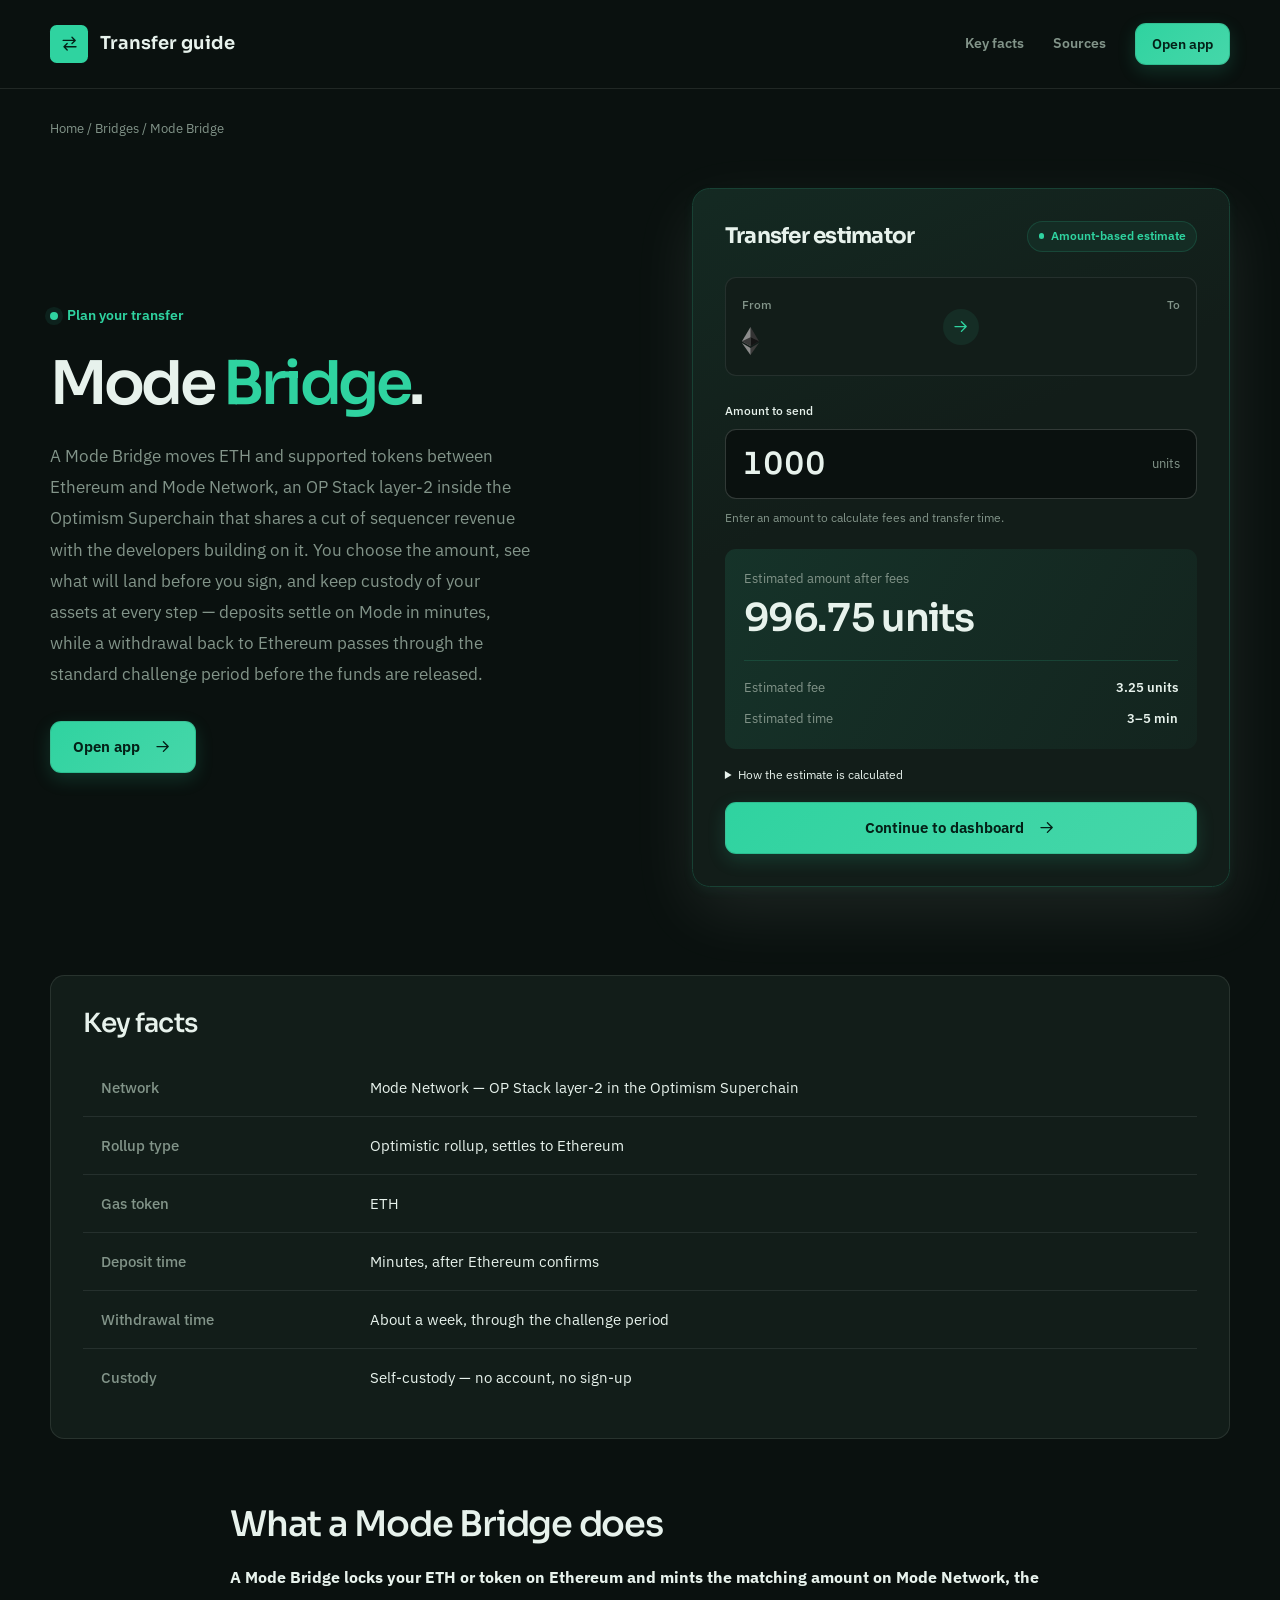
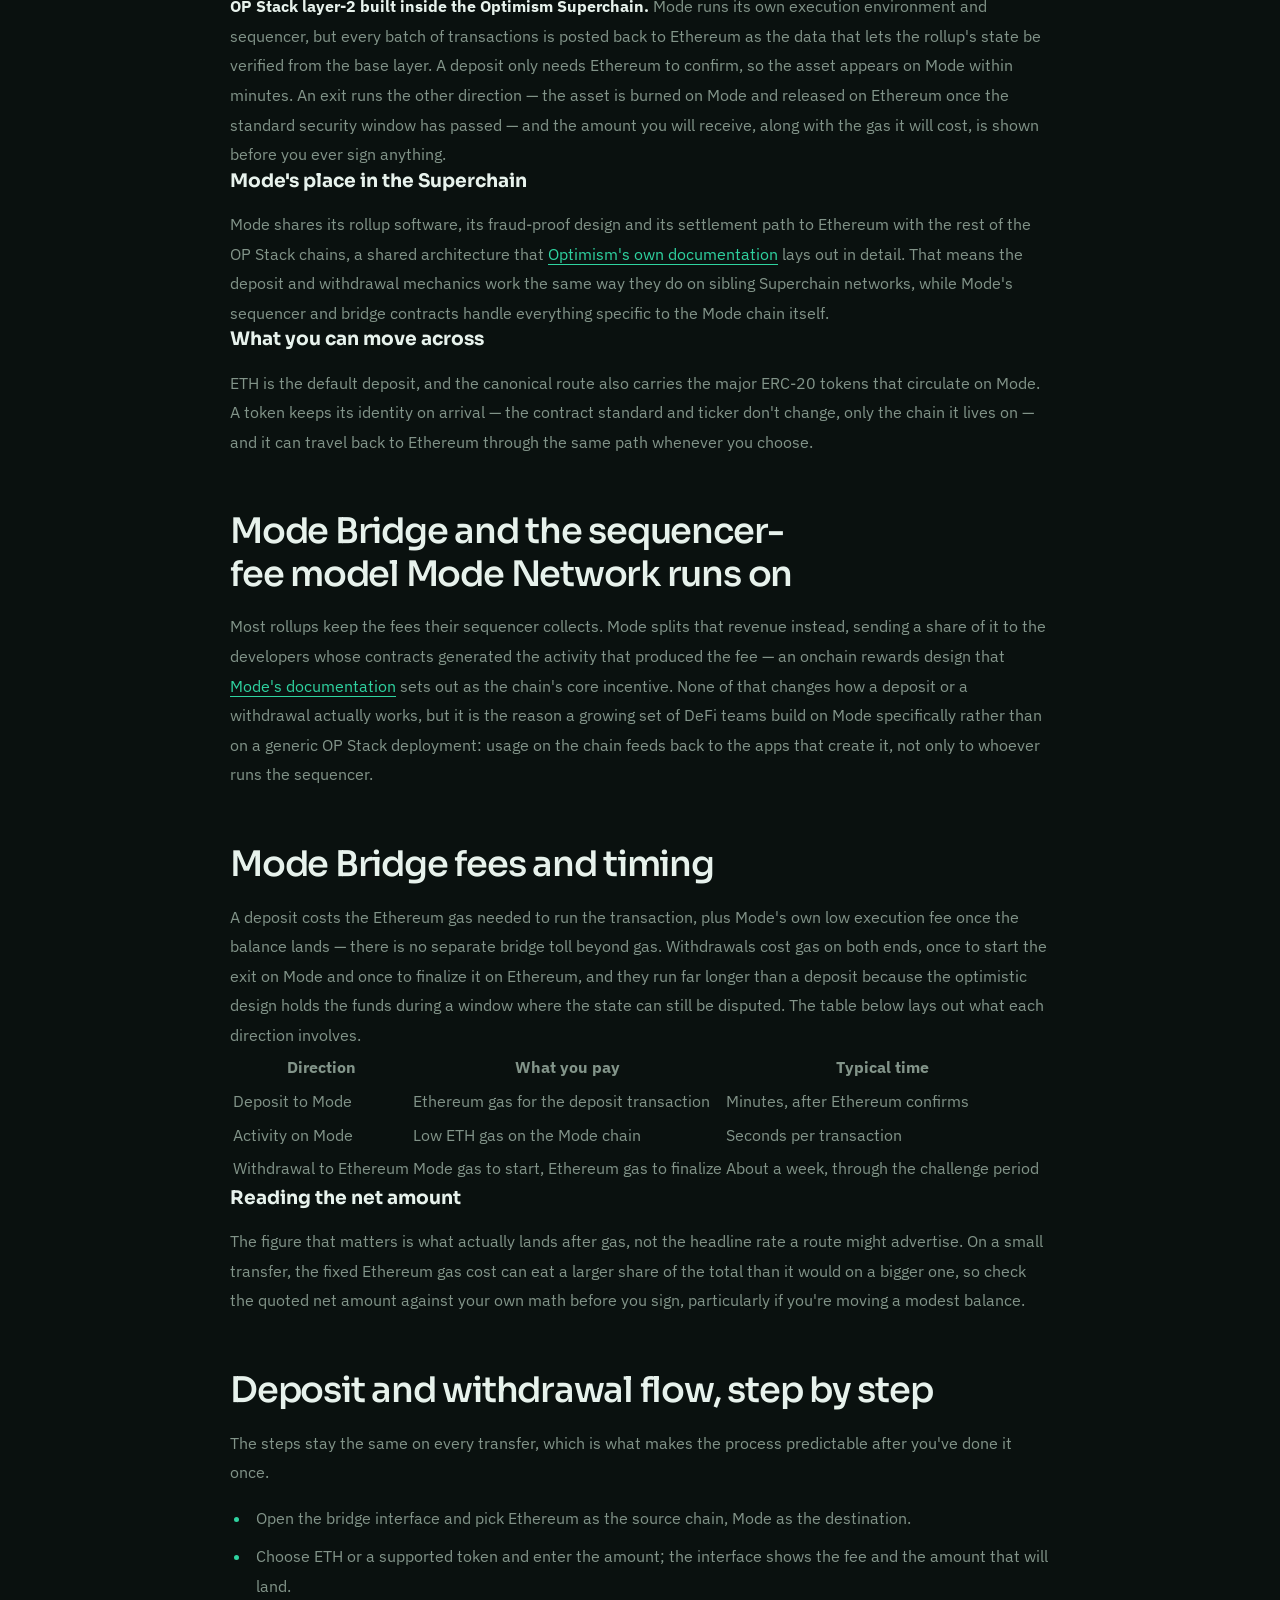
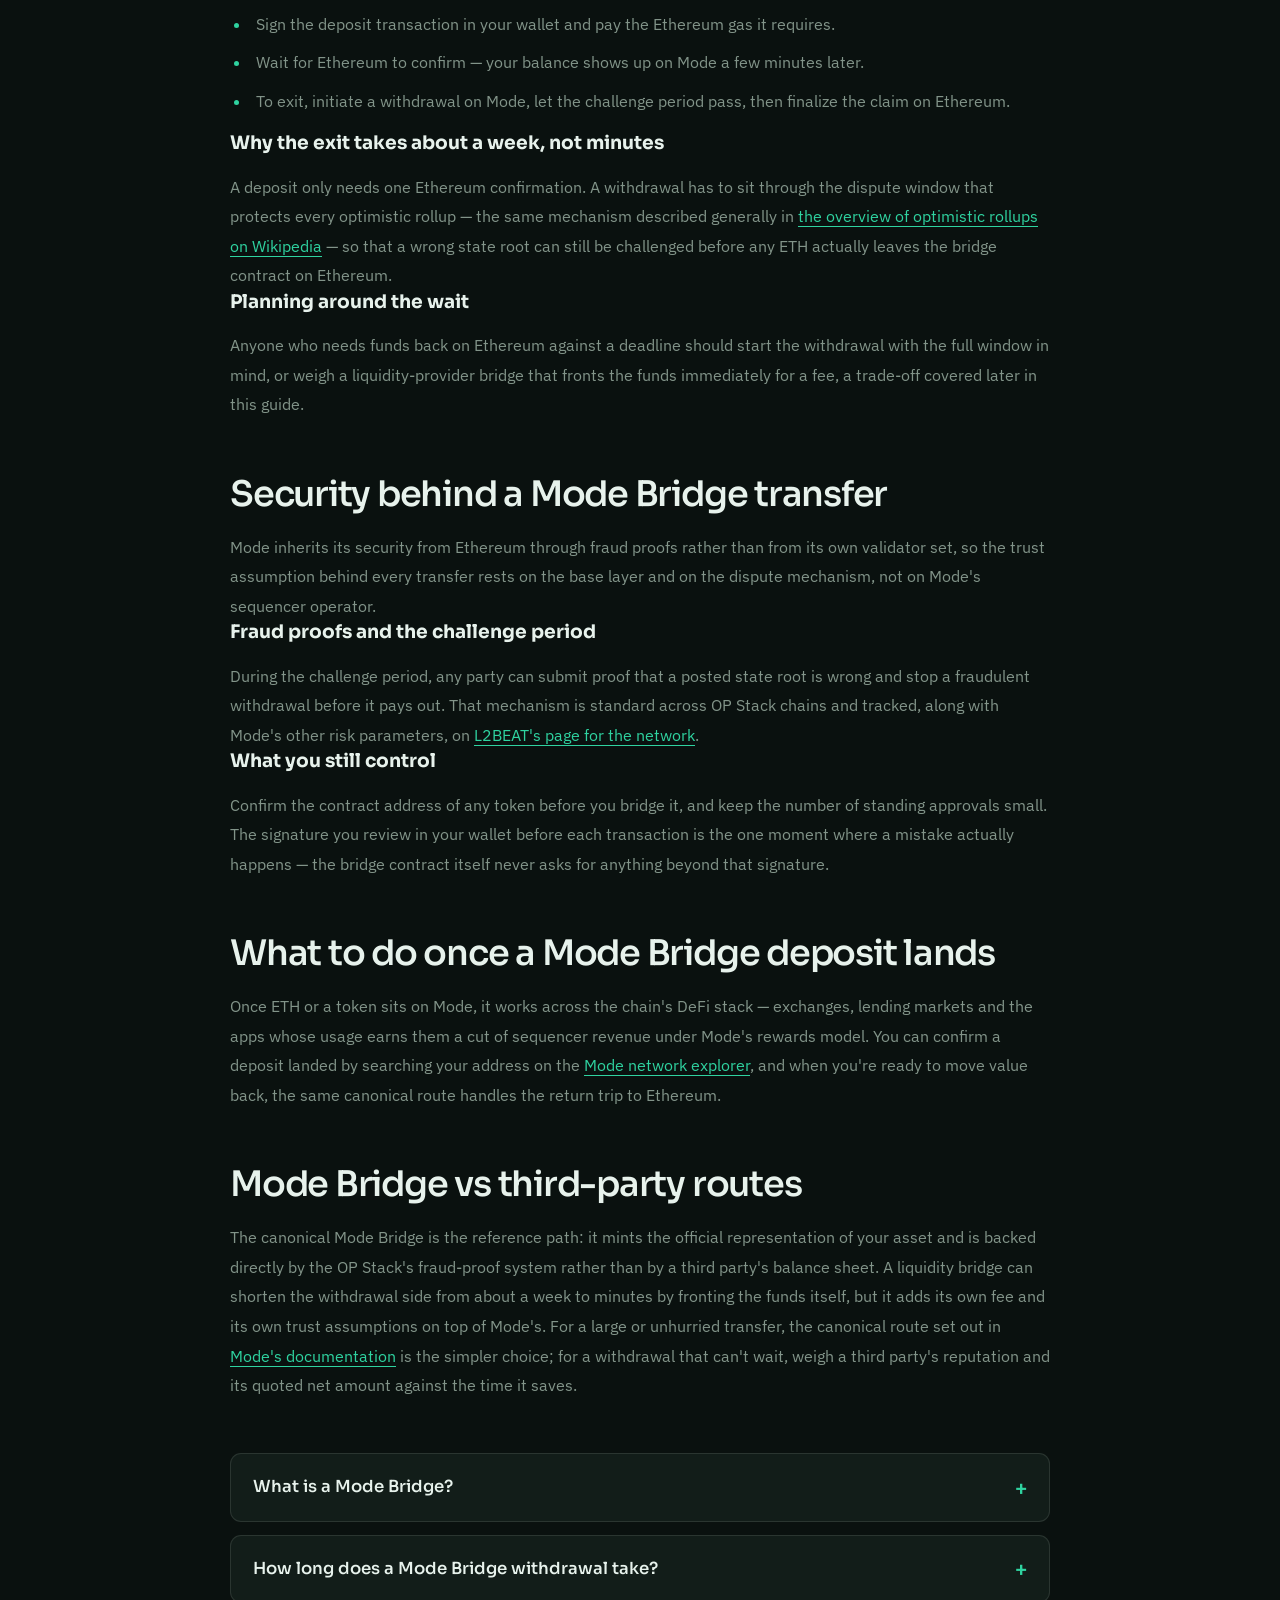
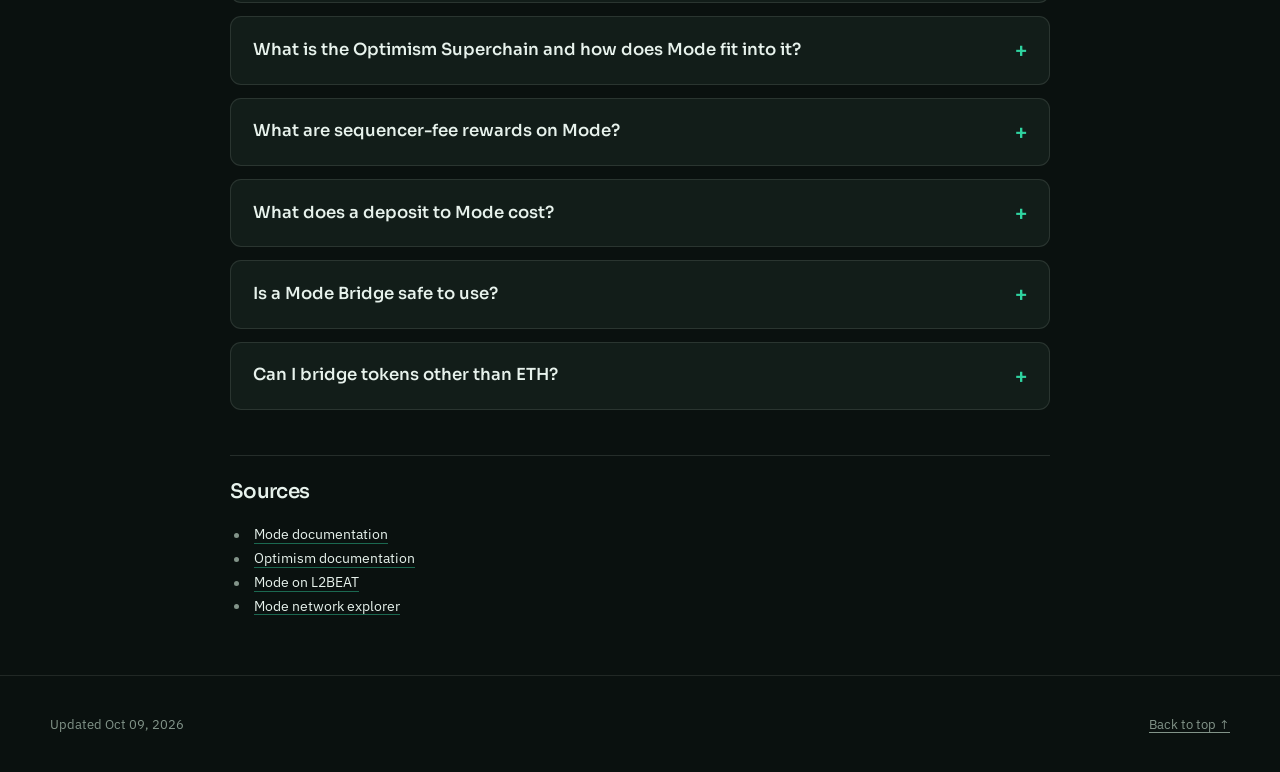
==== commit 91705104: "Bridge redesign: status layout, rich content, inline sources" ====
--- a/index.html
+++ b/index.html
@@ -1,674 +1,267 @@
-<!DOCTYPE html>
-
+<!doctype html>
 <html lang="en">
 <head>
-<meta charset="utf-8"/>
-<meta content="width=device-width, initial-scale=1" name="viewport"/>
-<title>Mode Bridge — Dashboard</title>
-<meta content="Mode Bridge transfers ETH, USDC, USDT and WBTC between Ethereum and Mode. How deposits, withdrawals, fees and the challenge period actually work." name="description"/>
-<meta content="index,follow,max-snippet:-1,max-image-preview:large,max-video-preview:-1" name="robots"/>
-<meta content="#f5f6f8" name="theme-color"/>
-<link href="https://mode-bridge.github.io/" rel="canonical"/>
-<link href="favicon.png" rel="icon" type="image/png"/>
-<link href="favicon.png" rel="apple-touch-icon"/>
-<link href="manifest.webmanifest" rel="manifest"/>
-<link href="og-cover.png" rel="image_src"/>
-<link crossorigin="" href="https://api.coingecko.com" rel="preconnect"/>
-<style>
-/* Mode Bridge — independent single-page hub. */
-:root {
-  color-scheme: light;
-  --bg: #f5f6f8; --surface: #ffffff; --panel: #ffffff; --raised: #f1f3f6;
-  --line: rgba(17, 24, 39, 0.10); --line-2: rgba(17, 24, 39, 0.16);
-  --ink: #0e1016; --text: #464d59; --muted: #6a7280; --faint: #98a0ad;
-  --accent: #3d5de6; --accent-2: #2c45c8; --accent-soft: rgba(61, 93, 230, 0.10); --accent-glow: rgba(61, 93, 230, 0.22);
-  --cyan: #0e93a8; --cta: #3d5de6; --cta-ink: #ffffff;
-  --r-sm: 8px; --r-md: 12px; --r-lg: 16px; --r-xl: 20px;
-  --mono: ui-monospace, "SF Mono", SFMono-Regular, "Roboto Mono", Menlo, Consolas, monospace;
-  --font: Inter, ui-sans-serif, system-ui, -apple-system, "Segoe UI", Roboto, sans-serif;
-  --ease: cubic-bezier(0.22, 0.7, 0.24, 1);
-}
-* { box-sizing: border-box; }
-html { scroll-behavior: smooth; }
-@media (prefers-reduced-motion: reduce) { html { scroll-behavior: auto; } }
-body {
-  margin: 0; min-width: 320px;
-  color: var(--text); background: var(--bg);
-  font-family: var(--font); font-size: 15px; line-height: 1.55;
-  -webkit-font-smoothing: antialiased; text-rendering: optimizeLegibility;
-}
-a { color: inherit; text-decoration: none; }
-a:focus-visible, button:focus-visible, summary:focus-visible { outline: 2px solid var(--accent-2); outline-offset: 3px; border-radius: 8px; }
-img { display: block; max-width: 100%; }
-.skip { position: absolute; left: -999px; }
-.skip:focus { left: 12px; top: 12px; z-index: 99; padding: 8px 14px; border-radius: 10px; background: var(--accent); color: #fff; font-weight: 750; }
-
-.shell { display: flex; min-height: 100dvh; }
-
-/* ───────── sidebar (off-canvas drawer) ───────── */
-.sidebar {
-  position: fixed; top: 0; left: 0; z-index: 70;
-  width: min(288px, 86vw); height: 100vh; height: 100dvh; overflow-y: auto;
-  display: flex; flex-direction: column; padding: 16px 12px 14px;
-  background: var(--surface); border-right: 1px solid var(--line);
-  transform: translateX(-100%); transition: transform 0.24s var(--ease);
-  box-shadow: 24px 0 70px rgba(17, 24, 39, 0.15);
-}
-.sidebar.is-open { transform: none; }
-.scrim { position: fixed; inset: 0; z-index: 65; background: rgba(17, 24, 39, 0.30); opacity: 0; pointer-events: none; transition: opacity 0.24s var(--ease); }
-.scrim.is-open { opacity: 1; pointer-events: auto; }
-html:not(.js) .sidebar { position: static; transform: none; width: 262px; height: auto; box-shadow: none; }
-html:not(.js) .scrim, html:not(.js) .nav-toggle { display: none; }
-.side-top { display: flex; align-items: center; justify-content: space-between; gap: 12px; padding: 2px 8px 6px; }
-.brand { display: flex; align-items: center; gap: 11px; min-width: 0; }
-.brand-logo { width: 32px; height: 32px; flex: 0 0 auto; display: grid; place-items: center; border-radius: 9px; background: var(--raised); box-shadow: inset 0 0 0 1px var(--line-2); }
-.brand-logo img { width: 20px; height: 20px; border-radius: 6px; }
-.brand-name { margin: 0; font-size: 17px; font-weight: 800; letter-spacing: -0.03em; color: var(--ink); line-height: 1; }
-.nav-label { margin: 14px 12px 6px; font-size: 10px; font-weight: 700; letter-spacing: 0.15em; text-transform: uppercase; color: var(--faint); }
-.nav-item { display: flex; align-items: center; gap: 12px; padding: 9px 12px; border-radius: 9px; color: var(--text); font-size: 14px; font-weight: 600; transition: color 150ms var(--ease), background-color 150ms var(--ease); }
-.ni-ico { width: 18px; height: 18px; flex: 0 0 auto; color: var(--muted); }
-.ni-ext { margin-left: auto; color: var(--faint); font-size: 12px; }
-.nav-item:hover { color: var(--ink); background: rgba(17, 24, 39, 0.04); }
-.nav-item:hover .ni-ico { color: var(--text); }
-.nav-item.is-active { color: var(--accent-2); background: transparent; }
-.nav-item.is-active .ni-ico { color: var(--accent-2); }
-.nav-group { border-radius: 9px; }
-.nav-group summary { display: flex; align-items: center; gap: 12px; padding: 9px 12px; border-radius: 9px; color: var(--text); font-size: 14px; font-weight: 600; cursor: pointer; list-style: none; transition: color 150ms var(--ease), background-color 150ms var(--ease); }
-.nav-group summary::-webkit-details-marker { display: none; }
-.nav-group summary .ni-ico { color: var(--muted); }
-.nav-group summary .chev { width: 15px; height: 15px; margin-left: auto; color: var(--faint); transition: transform 200ms var(--ease); }
-.nav-group summary:hover { color: var(--ink); background: rgba(17, 24, 39, 0.04); }
-.nav-group[open] summary { color: var(--ink); }
-.nav-group[open] summary .ni-ico { color: var(--text); }
-.nav-group[open] summary .chev { transform: rotate(180deg); }
-@media (prefers-reduced-motion: reduce) { .nav-group summary .chev { transition: none; } }
-.nav-sub { display: flex; flex-direction: column; gap: 1px; padding: 2px 0 8px 42px; }
-.nav-sub a { display: flex; align-items: baseline; gap: 7px; padding: 6px 10px; border-radius: 8px; color: var(--muted); font-size: 12.5px; font-weight: 550; transition: color 150ms var(--ease), background-color 150ms var(--ease); }
-.nav-sub a small { color: var(--faint); font-size: 10.5px; font-weight: 500; }
-.nav-sub a:hover { color: var(--accent-2); background: rgba(17, 24, 39, 0.04); }
-.nav-sub a:hover small { color: var(--muted); }
-.sidebar-foot { margin-top: auto; padding-top: 13px; border-top: 1px solid var(--line); }
-.disclose { margin: 8px 10px 0; font-size: 11px; line-height: 1.5; color: var(--muted); }
-.disclose strong { color: var(--text); font-weight: 700; }
-.fine { margin: 6px 10px 0; font-size: 10.5px; line-height: 1.45; color: var(--faint); }
-.nav-toggle { display: inline-flex; width: 38px; height: 38px; flex: 0 0 auto; position: relative; padding: 0; border: 1px solid var(--line-2); border-radius: 10px; background: var(--raised); color: var(--ink); cursor: pointer; }
-.nav-toggle .bar { position: absolute; left: 10px; right: 10px; height: 2px; border-radius: 2px; background: currentColor; transition: transform 0.22s var(--ease), opacity 0.18s var(--ease); }
-.nav-toggle .bar:nth-child(1) { top: 13px; } .nav-toggle .bar:nth-child(2) { top: 18px; } .nav-toggle .bar:nth-child(3) { top: 23px; }
-.sidebar.is-open .nav-toggle .bar:nth-child(1) { transform: translateY(5px) rotate(45deg); }
-.sidebar.is-open .nav-toggle .bar:nth-child(2) { opacity: 0; }
-.sidebar.is-open .nav-toggle .bar:nth-child(3) { transform: translateY(-5px) rotate(-45deg); }
-
-/* persistent header: hamburger + logo + H1 */
-.topbar-left { display: flex; align-items: center; gap: 12px 14px; min-width: 0; flex-wrap: wrap; }
-.menu-btn { display: inline-flex; flex-direction: column; justify-content: center; gap: 4px; width: 40px; height: 38px; flex: 0 0 auto; padding: 0 9px; border: 1px solid var(--line-2); border-radius: 10px; background: var(--raised); color: var(--ink); cursor: pointer; }
-.menu-btn .bar { display: block; height: 2px; width: 100%; border-radius: 2px; background: currentColor; transition: transform 0.22s var(--ease), opacity 0.18s var(--ease); }
-.menu-btn:hover { border-color: var(--accent); color: var(--accent-2); }
-.shell.nav-open .menu-btn .bar:nth-child(1) { transform: translateY(6px) rotate(45deg); }
-.shell.nav-open .menu-btn .bar:nth-child(2) { opacity: 0; }
-.shell.nav-open .menu-btn .bar:nth-child(3) { transform: translateY(-6px) rotate(-45deg); }
-.topbar-logo { width: 32px; height: 32px; flex: 0 0 auto; display: grid; place-items: center; border-radius: 9px; background: var(--raised); box-shadow: inset 0 0 0 1px var(--line-2); }
-.topbar-logo img { width: 20px; height: 20px; border-radius: 6px; }
-h1.wordmark { margin: 0; font-size: 17px; font-weight: 800; letter-spacing: -0.03em; color: var(--ink); line-height: 1; white-space: nowrap; }
-html:not(.js) .menu-btn { display: none; }
-
-/* ───────── main / topbar ───────── */
-.main { flex: 1; min-width: 0; display: flex; flex-direction: column; }
-.topbar { position: relative; z-index: 40; flex: 0 0 auto; display: flex; align-items: center; justify-content: space-between; gap: 12px 20px; flex-wrap: wrap; padding: 21px 26px; border-bottom: 0; background: transparent; }
-.topbar-right { display: flex; align-items: center; gap: 10px 18px; flex-wrap: wrap; }
-.mode-switch { display: inline-flex; align-items: center; gap: 10px; }
-.ms-label { font-size: 13.5px; font-weight: 700; color: var(--muted); transition: color 150ms var(--ease); }
-.ms-label.is-on { color: var(--ink); }
-.ms-track { position: relative; width: 42px; height: 24px; flex: 0 0 auto; padding: 0; border: 1px solid var(--line-2); border-radius: 999px; background: var(--raised); cursor: pointer; transition: background-color 180ms var(--ease); }
-.ms-knob { position: absolute; top: 50%; left: 3px; width: 16px; height: 16px; border-radius: 50%; background: var(--ink); transform: translateY(-50%); transition: left 200ms var(--ease); }
-.ms-track[aria-checked="true"] { background: var(--accent-soft); border-color: rgba(61, 93, 230, 0.4); }
-.ms-track[aria-checked="true"] .ms-knob { left: 23px; background: var(--accent-2); }
-.ticker { display: flex; align-items: center; flex-wrap: wrap; gap: 3px 16px; min-width: 0; }
-.tick { display: inline-flex; align-items: baseline; gap: 6px; color: var(--faint); font-size: 11px; font-weight: 550; letter-spacing: 0.01em; transition: color 150ms var(--ease); }
-.tick b { color: var(--muted); font-family: var(--mono); font-size: 11.5px; font-weight: 600; font-variant-numeric: tabular-nums; }
-.tick .ext { color: var(--faint); font-size: 9.5px; transition: color 150ms var(--ease); }
-.tick:hover { color: var(--muted); } .tick:hover b, .tick:hover .ext { color: var(--accent-2); }
-.btn-open { display: inline-flex; align-items: center; gap: 7px; padding: 8px 14px; border: 1px solid var(--line-2); border-radius: 10px; color: var(--ink); background: rgba(17, 24, 39, 0.04); font-size: 12.5px; font-weight: 700; white-space: nowrap; transition: border-color 150ms var(--ease), background-color 150ms var(--ease); }
-.btn-open:hover { border-color: var(--accent); color: var(--accent-2); }
-
-/* ───────── first screen: hero + swap card ───────── */
-.stage { position: relative; min-height: calc(100dvh - 56px); width: min(560px, 100%); margin-inline: auto; padding: clamp(16px, 3vh, 40px) 24px clamp(52px, 9vh, 96px); display: flex; flex-direction: column; align-items: stretch; justify-content: center; gap: clamp(14px, 3vh, 26px); }
-.hero { text-align: center; margin: 0; }
-.hero-h2 { margin: 0; font-size: clamp(1.5rem, 3.6vw, 2.1rem); font-weight: 800; letter-spacing: -0.02em; line-height: 1.12; color: var(--ink); }
-@supports ((-webkit-background-clip: text) or (background-clip: text)) { .hero-h2 { background: linear-gradient(180deg, #0e1016, #3a4c85); -webkit-background-clip: text; background-clip: text; -webkit-text-fill-color: transparent; color: transparent; } }
-.hero-sub { margin: 10px auto 0; max-width: 48ch; font-size: 13.5px; line-height: 1.55; color: var(--text); }
-.hero-sub strong { color: var(--ink); font-weight: 700; }
-.swap-card { border: 1px solid var(--line-2); border-radius: var(--r-xl); background: var(--panel); padding: 16px; }
-.card-head { display: flex; align-items: center; justify-content: space-between; margin-bottom: 12px; padding: 0 2px; }
-.card-title { margin: 0; font-size: 11.5px; font-weight: 750; letter-spacing: 0.09em; text-transform: uppercase; color: var(--muted); }
-.preview-tag { display: inline-flex; align-items: center; gap: 6px; padding: 4px 10px; border: 1px solid var(--line-2); border-radius: 999px; color: var(--accent-2); font-size: 10px; font-weight: 700; letter-spacing: 0.08em; text-transform: uppercase; }
-.preview-tag > span { width: 6px; height: 6px; border-radius: 50%; background: var(--accent); box-shadow: 0 0 0 3px var(--accent-soft); }
-.leg { display: flex; align-items: center; justify-content: space-between; gap: 14px; padding: 15px 16px; border: 1px solid var(--line); border-radius: var(--r-lg); background: var(--raised); }
-.asset { display: inline-flex; align-items: center; gap: 8px; padding: 6px 10px 6px 6px; border: 1px solid var(--line-2); border-radius: 999px; background: rgba(17, 24, 39, 0.04); color: var(--ink); font-size: 14px; font-weight: 700; }
-.asset .tok { width: 26px; height: 26px; border-radius: 50%; overflow: hidden; display: grid; place-items: center; background: #fff; }
-.asset .tok img { width: 26px; height: 26px; }
-.asset .chev-sm { width: 15px; height: 15px; color: var(--muted); }
-.leg-amt { display: flex; flex-direction: column; align-items: flex-end; gap: 3px; min-width: 0; }
-.leg-amt .amount { font-family: var(--mono); font-size: 1.7rem; font-weight: 600; letter-spacing: -0.02em; color: var(--ink); font-variant-numeric: tabular-nums; line-height: 1; }
-.leg-amt .leg-sub { font-size: 10.5px; font-weight: 600; letter-spacing: 0.04em; text-transform: uppercase; color: var(--faint); }
-.swap-arrow { position: relative; z-index: 1; display: grid; place-items: center; width: 40px; height: 40px; margin: -12px auto; border: 3px solid var(--panel); border-radius: 12px; background: var(--raised); color: var(--accent-2); cursor: pointer; box-shadow: 0 0 0 1px var(--line-2); transition: transform 220ms var(--ease), color 150ms var(--ease); }
-.swap-arrow svg { width: 17px; height: 17px; }
-.swap-arrow:hover { color: #fff; transform: rotate(180deg); }
-.route-panel { display: flex; align-items: center; justify-content: space-between; gap: 12px; margin-top: 12px; padding: 13px 15px; border: 1px solid var(--line); border-radius: var(--r-md); background: var(--raised); }
-.route-info b { display: block; color: var(--ink); font-size: 13.5px; font-weight: 700; letter-spacing: 0.01em; }
-.route-info span { display: block; margin-top: 2px; color: var(--faint); font-size: 11.5px; }
-.route-tok { display: inline-flex; align-items: center; gap: 7px; color: var(--text); font-size: 13px; font-weight: 650; white-space: nowrap; }
-.route-tok .tok { width: 20px; height: 20px; border-radius: 50%; overflow: hidden; background: #fff; display: grid; place-items: center; }
-.route-tok .tok img { width: 20px; height: 20px; }
-.route-row { display: flex; align-items: center; justify-content: space-between; gap: 12px; padding: 11px 4px 2px; border-top: 1px solid var(--line); margin-top: 10px; }
-.route-row span { font-size: 10.5px; font-weight: 700; letter-spacing: 0.07em; text-transform: uppercase; color: var(--faint); }
-.route-row b { color: var(--text); font-size: 12.5px; font-weight: 650; font-variant-numeric: tabular-nums; }
-.swap-cta { display: flex; align-items: center; justify-content: center; gap: 8px; margin-top: 16px; padding: 15px; border-radius: var(--r-md); color: var(--cta-ink); background: var(--cta); font-size: 15px; font-weight: 750; letter-spacing: 0.01em; transition: filter 150ms var(--ease), transform 150ms var(--ease); }
-.swap-cta:hover { filter: brightness(1.04); transform: translateY(-1px); }
-/* scroll cue at the foot of the first screen */
-.scroll-cue { position: absolute; left: 0; right: 0; bottom: 10px; display: flex; justify-content: center; }
-.scroll-cue a { display: inline-flex; flex-direction: column; align-items: center; gap: 3px; color: var(--faint); font-size: 10px; letter-spacing: 0.1em; text-transform: uppercase; font-weight: 700; }
-.scroll-cue a:hover { color: var(--accent-2); }
-.scroll-cue svg { width: 16px; height: 16px; animation: cue 1.8s var(--ease) infinite; }
-@keyframes cue { 0%,100% { transform: translateY(0); } 50% { transform: translateY(4px); } }
-@media (prefers-reduced-motion: reduce) { .scroll-cue svg { animation: none; } }
-
-/* ───────── merged content (all in initial HTML; revealed on scroll) ───────── */
-.content { width: min(760px, 100%); margin: 0 auto; padding: clamp(56px, 12vh, 140px) 24px 88px; }
-.content .lead-in { padding: clamp(4px, 1vh, 12px) 0 clamp(10px, 2.5vh, 22px); }
-.content .lead-in > p { margin: 0 0 16px; font-size: 15px; line-height: 1.66; color: var(--text); }
-.content .lead-in > p strong { color: var(--ink); font-weight: 700; }
-/* premium feature card (modern-site feel) */
-.content .lead-in .feat{position:relative;width:min(1120px,calc(100vw - 44px));margin-left:50%;transform:translateX(-50%);display:grid;grid-template-columns:1.08fr .92fr;align-items:stretch;background:linear-gradient(165deg,#141824,#0b0e15);border:1px solid rgba(255,255,255,.09);border-radius:28px;overflow:hidden;box-shadow:0 52px 120px -55px rgba(0,0,0,.82)}
-.feat-l{padding:clamp(32px,4vw,64px);display:flex;flex-direction:column;justify-content:center}
-.feat-l h2{margin:0;font-size:clamp(2.2rem,4.6vw,3.2rem);line-height:1.03;font-weight:800;letter-spacing:-.03em;color:#fff}
-.feat-lead{margin:20px 0 0;font-size:17px;line-height:1.6;color:rgba(255,255,255,.9);max-width:48ch}
-.content .lead-in .feat-lead a{color:#fff;text-decoration:underline;text-decoration-color:rgba(255,255,255,.55);text-underline-offset:3px}
-.content .lead-in .feat-lead a:hover{text-decoration-color:#fff}
-.feat-cta{margin:32px 0 0}
-.content .lead-in .feat-btn{display:inline-flex;align-items:center;gap:10px;padding:17px 38px;border-radius:999px;background:linear-gradient(135deg,var(--accent),color-mix(in srgb,var(--accent) 50%,#7c4dff));color:#fff;font-weight:750;font-size:16.5px;text-decoration:none;box-shadow:0 20px 44px -12px var(--accent-glow);transition:transform .16s var(--ease),box-shadow .16s var(--ease)}
-.content .lead-in .feat-btn:hover{transform:translateY(-2px);box-shadow:0 26px 56px -14px var(--accent-glow)}
-.feat-btn .arr{transition:transform .18s var(--ease)}
-.content .lead-in .feat-btn:hover .arr{transform:translateX(3px)}
-.feat-more{margin:18px 0 0}
-.feat-readmore{list-style:none;cursor:pointer;display:inline-flex;align-items:center;gap:7px;font-size:13.5px;font-weight:700;color:rgba(255,255,255,.7);transition:color .15s var(--ease)}
-.feat-readmore::-webkit-details-marker{display:none}
-.feat-readmore:hover{color:#fff}
-.feat-readmore .chev{width:15px;height:15px;transition:transform .2s var(--ease)}
-.feat-more[open] .feat-readmore .chev{transform:rotate(180deg)}
-.feat-detail{margin:20px 0 0;font-size:14.5px;line-height:1.72;color:rgba(255,255,255,.82)}
-.content .lead-in .feat-detail a{color:#fff;text-decoration:underline;text-decoration-color:rgba(255,255,255,.55);text-underline-offset:3px}
-.feat-more:not([open]) .feat-detail{display:none}
-.content .lead-in .feat-lead{color:rgba(255,255,255,.9)}
-.content .lead-in .feat-detail,.content .lead-in .feat-detail p{color:rgba(255,255,255,.82)}
-.feat-facts{display:grid;grid-template-columns:1fr 1fr;gap:0 26px;margin:18px 0 2px}
-.feat-fact{padding:10px 0;border-top:1px solid rgba(255,255,255,.1)}
-.feat-fact .fl{display:block;font-size:10px;font-weight:700;letter-spacing:.09em;text-transform:uppercase;color:rgba(255,255,255,.5);margin:0 0 3px}
-.feat-fact .fv{display:block;font-size:12.5px;line-height:1.5;color:rgba(255,255,255,.88)}
-.feat-r{position:relative;overflow:hidden;min-height:clamp(300px,32vw,440px);background:radial-gradient(120% 105% at 70% 22%,color-mix(in srgb,var(--accent) 52%,#1a1030),#0a0d14 70%)}
-.feat-r::before{content:"";position:absolute;inset:0;background-image:linear-gradient(rgba(255,255,255,.05) 1px,transparent 1px),linear-gradient(90deg,rgba(255,255,255,.05) 1px,transparent 1px);background-size:36px 36px;-webkit-mask:radial-gradient(70% 72% at 64% 36%,#000,transparent 76%);mask:radial-gradient(70% 72% at 64% 36%,#000,transparent 76%)}
-.feat-badge{position:absolute;top:50%;left:50%;transform:translate(-50%,-50%);z-index:2;width:clamp(122px,16vw,166px);height:clamp(122px,16vw,166px);border-radius:34px;display:grid;place-items:center;background:linear-gradient(160deg,rgba(255,255,255,.18),rgba(255,255,255,.02));box-shadow:0 38px 84px -22px var(--accent-glow),inset 0 0 0 1px rgba(255,255,255,.18)}
-.feat-badge img{width:52%;height:52%;object-fit:contain}
-@media (max-width:860px){
-  .content .lead-in .feat{width:calc(100vw - 28px);grid-template-columns:1fr}
-  .feat-l{padding:30px 22px 32px}
-  .feat-r{min-height:200px}
-  .feat-facts{grid-template-columns:1fr}
-}
-
-.tbl.spec table { min-width: 0; }
-.tbl.spec td:first-child { color: var(--muted); font-weight: 600; white-space: nowrap; width: 1%; }
-.content .sec { border-top: 1px solid var(--line); scroll-margin-top: 66px; }
-.content .sec:first-child { border-top: 0; }
-.content .sec > summary { list-style: none; cursor: pointer; display: flex; align-items: center; justify-content: space-between; gap: 16px; padding: clamp(20px, 4vh, 32px) 0; }
-.content .sec > summary::-webkit-details-marker { display: none; }
-.content .sec > summary h2 { margin: 0; font-size: clamp(1.25rem, 2.8vw, 1.6rem); font-weight: 800; letter-spacing: -0.02em; color: var(--ink); transition: color 150ms var(--ease); }
-.content .sec > summary::after { content: "+"; flex: 0 0 auto; color: var(--accent); font-weight: 700; font-size: 1.5rem; line-height: 1; }
-.content .sec[open] > summary::after { content: "\2212"; }
-.content .sec > summary:hover h2 { color: var(--accent-2); }
-.content .sec-body { padding: 0 0 clamp(22px, 4vh, 34px); }
-.content .sec[open] .sec-body { animation: secdrop 0.22s var(--ease); }
-@keyframes secdrop { from { opacity: 0; transform: translateY(-4px); } to { opacity: 1; transform: none; } }
-@media (prefers-reduced-motion: reduce) { .content .sec[open] .sec-body { animation: none; } }
-.content p { margin: 0 0 13px; color: var(--text); }
-.content p strong, .content li strong { color: var(--ink); font-weight: 700; }
-.content ul, .content ol { margin: 0 0 14px; padding-left: 20px; }
-.content li { margin-bottom: 8px; color: var(--text); }
-.content li::marker { color: var(--accent); }
-/* inline source links — blend with the copy, brighten only on hover */
-.content .sec-body a, .content .qa .a a, .content .lead-in a { color: inherit; text-decoration: underline; text-decoration-thickness: 1px; text-underline-offset: 3px; text-decoration-color: rgba(17, 24, 39, 0.26); transition: color 150ms var(--ease), text-decoration-color 150ms var(--ease); }
-.content .sec-body a:hover, .content .qa .a a:hover, .content .lead-in a:hover { color: var(--accent-2); text-decoration-color: var(--accent-2); }
-.content .sec-body a.addr { text-decoration-color: rgba(134, 160, 255, 0.32); }
-.cite { margin: 4px 0 0; font-size: 12px; color: var(--faint); }
-.cite a { color: var(--muted); text-decoration: underline; text-underline-offset: 2px; }
-.cite a:hover { color: var(--accent-2); }
-.tbl { width: 100%; overflow-x: auto; border: 1px solid var(--line); border-radius: var(--r-md); margin: 4px 0 14px; background: var(--panel); }
-.tbl table { border-collapse: collapse; width: 100%; font-size: 13px; min-width: 460px; }
-.tbl th { text-align: left; font-weight: 700; color: var(--accent-2); background: rgba(17, 24, 39, 0.04); padding: 10px 13px; border-bottom: 1px solid var(--line-2); font-size: 11.5px; letter-spacing: 0.02em; }
-.tbl td { padding: 10px 13px; border-bottom: 1px solid var(--line); color: var(--text); vertical-align: top; }
-.tbl tr:last-child td { border-bottom: 0; }
-.tbl td:first-child { color: var(--ink); font-weight: 600; }
-.qa { border: 1px solid var(--line); border-radius: var(--r-md); background: var(--panel); margin: 0 0 10px; overflow: hidden; }
-.qa summary { padding: 15px 18px; color: var(--ink); font-weight: 650; cursor: pointer; list-style: none; display: flex; justify-content: space-between; gap: 12px; font-size: 14.5px; }
-.qa summary::-webkit-details-marker { display: none; }
-.qa summary::after { content: "+"; color: var(--accent); font-weight: 700; font-size: 1.15rem; line-height: 1; }
-.qa[open] summary::after { content: "−"; }
-.qa[open] { border-color: var(--line-2); }
-.qa .a { padding: 0 18px 15px; color: var(--text); font-size: 13.5px; }
-.qa .a p { margin: 0 0 8px; }
-.addr { font-family: var(--mono); font-size: 12px; color: var(--accent-2); word-break: break-all; }
-.disclosure-box { margin: 24px 0 0; padding: 16px 18px; border: 1px solid var(--line); border-radius: var(--r-md); background: var(--surface); font-size: 12.5px; line-height: 1.6; color: var(--muted); }
-.disclosure-box strong { color: var(--text); }
-/* scroll-reveal — content is always present; JS only animates it in */
-html.js .reveal { opacity: 0; transform: translateY(18px); transition: opacity 0.6s var(--ease), transform 0.6s var(--ease); }
-html.js .reveal.in { opacity: 1; transform: none; }
-@media (prefers-reduced-motion: reduce) { html.js .reveal { opacity: 1; transform: none; transition: none; } }
-
-/* ───────── responsive ───────── */
-@media (max-width: 560px) {
-  .topbar { padding: 10px 16px; }
-  .stage { padding: 16px 16px 40px; }
-  .content { padding: clamp(40px, 9vh, 90px) 16px 72px; }
-  .ticker { display: none; }
-  .leg-amt .amount { font-size: 1.5rem; }
-}
-@media (max-height: 720px) and (min-width: 561px) {
-  .hero-h2 { font-size: clamp(1.35rem, 3.2vw, 1.9rem); }
-  .hero-sub { font-size: 13px; margin-top: 8px; }
-  .swap-card { padding: 13px; }
-  .leg { padding: 12px 14px; }
-  .leg-amt .amount { font-size: 1.45rem; }
-  .route-panel { margin-top: 9px; padding: 11px 14px; }
-  .swap-cta { margin-top: 12px; padding: 13px; }
-}
-.swap-cta { font-size: 16px; box-shadow: 0 10px 24px rgba(61, 93, 230, 0.30); }
-.swap-cta .cta-ico { width: 17px; height: 17px; flex: 0 0 auto; }
-.swap-cta .cta-go { transition: transform 0.18s var(--ease); }
-.swap-cta:hover .cta-go { transform: translateX(3px); }
-.cta-note { margin: 9px 0 0; text-align: center; font-size: 11.5px; color: var(--faint); letter-spacing: 0.02em; }
-.field-notes { margin: clamp(28px,5vh,52px) 0 0; padding: 20px 22px; border: 1px solid var(--line-2); border-left: 3px solid var(--accent); border-radius: var(--r-md); background: var(--panel); }
-.field-notes h2 { margin: 0 0 12px; font-size: clamp(1.15rem,2.6vw,1.4rem); font-weight: 800; letter-spacing: -0.02em; color: var(--ink); }
-.field-notes .fn-body { color: var(--text); font-size: 14px; line-height: 1.66; }
-.field-notes .fn-body strong { color: var(--ink); font-weight: 700; }
-.field-notes .fn-body ul { margin: 8px 0 0; padding-left: 20px; }
-.field-notes .fn-body li { margin-bottom: 6px; }
-.content .sec { border: 1px solid var(--line); border-radius: 16px; background: var(--panel); margin: 0 0 14px; scroll-margin-top: 80px; box-shadow: 0 1px 3px rgba(17,24,39,0.05); transition: box-shadow .24s var(--ease), border-color .24s var(--ease), transform .24s var(--ease); }
-.content .sec:hover { border-color: var(--line-2); box-shadow: 0 14px 34px -16px rgba(17,24,39,0.18); }
-.content .sec[open] { border-color: rgba(61,93,230,0.30); box-shadow: 0 18px 46px -18px rgba(61,93,230,0.24); }
-.content .sec > summary { padding: clamp(17px,2.6vh,24px) clamp(18px,3vw,26px); gap: 18px; border-radius: 16px; }
-.content .sec > summary h2 { font-size: clamp(1.12rem,2.5vw,1.4rem); }
-.content .sec > summary::after { content: ""; width: 36px; height: 36px; border-radius: 50%; border: 1px solid var(--line-2); background: var(--raised) no-repeat center; background-image: url('data:image/svg+xml;utf8,<svg xmlns="http://www.w3.org/2000/svg" width="18" height="18" viewBox="0 0 24 24" fill="none" stroke="%233d5de6" stroke-width="2.2" stroke-linecap="round" stroke-linejoin="round"><path d="M6 9l6 6 6-6"/></svg>'); transition: transform .28s var(--ease), background-color .2s var(--ease), border-color .2s var(--ease); }
-.content .sec:hover > summary::after { border-color: var(--accent); }
-.content .sec[open] > summary::after { transform: rotate(180deg); background-color: var(--accent-soft); border-color: rgba(61,93,230,0.42); }
-.content .sec-body { padding: 0 clamp(18px,3vw,26px) clamp(20px,3vh,28px); }
-.content .sec-body > p:first-child, .content .sec-body > ul:first-child, .content .sec-body > ol:first-child { margin-top: 0; }
-.content #faq .qa { border-radius: 12px; margin: 0 0 10px; transition: border-color .2s var(--ease), box-shadow .2s var(--ease); }
-.content #faq .qa:hover { box-shadow: 0 8px 22px -12px rgba(17,24,39,0.14); }
-.content #faq .qa[open] { border-color: rgba(61,93,230,0.28); }
-/* ── hybrid: mantle-style 2-col hero ── */
-.hero2 { display: grid; grid-template-columns: 1.05fr 0.95fr; align-items: stretch; min-height: calc(100dvh - 62px); position: relative; border-bottom: 1px solid var(--line); }
-.hero2-l { display: flex; flex-direction: column; justify-content: center; padding: clamp(40px,7vh,86px) clamp(24px,4vw,60px); }
-.hero2-h { margin: 0; font-size: clamp(2.3rem,5.2vw,3.9rem); line-height: 1.03; font-weight: 800; letter-spacing: -0.03em; color: var(--ink); }
-.hero2-lead { margin: 20px 0 0; max-width: 46ch; font-size: 16px; line-height: 1.55; color: var(--text); }
-.hero2-lead strong { color: var(--ink); font-weight: 700; }
-.hero2-cta { display: flex; flex-wrap: wrap; gap: 12px; margin: 30px 0 0; }
-.btn2 { display: inline-flex; align-items: center; gap: 8px; border-radius: 12px; font-weight: 750; font-size: 15px; cursor: pointer; transition: transform .16s var(--ease), border-color .16s var(--ease), background-color .16s var(--ease); }
-.btn2-primary { padding: 15px 24px; background: var(--ink); color: #fff; border: 0; box-shadow: 0 14px 30px -12px rgba(17,24,39,.5); }
-.btn2-primary:hover { transform: translateY(-2px); }
-.btn2-primary .go { transition: transform .18s var(--ease); }
-.btn2-primary:hover .go { transform: translate(2px,-2px); }
-.btn2-ghost { padding: 15px 22px; background: transparent; color: var(--ink); border: 1px solid var(--line-2); }
-.btn2-ghost:hover { border-color: var(--ink); }
-.hero2-r { position: relative; display: flex; align-items: center; justify-content: center; padding: clamp(28px,5vh,56px) clamp(20px,3vw,48px); overflow: hidden; background: radial-gradient(120% 100% at 80% 8%, color-mix(in srgb, var(--accent-2) 58%, #05070d), #05070d 62%); }
-.hero2-r::before { content: ""; position: absolute; inset: 0; background-image: linear-gradient(rgba(255,255,255,.045) 1px, transparent 1px), linear-gradient(90deg, rgba(255,255,255,.045) 1px, transparent 1px); background-size: 26px 26px; -webkit-mask: radial-gradient(70% 70% at 70% 30%, #000, transparent); mask: radial-gradient(70% 70% at 70% 30%, #000, transparent); }
-.hero2-r .swap-card { position: relative; width: 100%; max-width: 392px; box-shadow: 0 40px 90px -30px rgba(0,0,0,.6); }
-.scrollcue2 { position: absolute; left: 50%; bottom: 18px; transform: translateX(-50%); display: inline-flex; flex-direction: column; align-items: center; gap: 6px; font-size: 10px; font-weight: 800; letter-spacing: .16em; text-transform: uppercase; color: var(--faint); z-index: 4; }
-.scrollcue2 svg { width: 16px; height: 16px; animation: cue 1.9s var(--ease) infinite; }
-.scrollcue2:hover { color: var(--accent-2); }
-@media (max-width: 900px) {
-  .hero2 { grid-template-columns: 1fr; min-height: 0; }
-  .hero2-l { padding: 38px 18px 26px; }
-  .hero2-r { padding: 0 18px 38px; background: none; }
-  .hero2-r::before { display: none; }
-  .hero2-r .swap-card { max-width: 520px; box-shadow: 0 20px 50px -24px rgba(17,24,39,.35); }
-  .scrollcue2 { display: none; }
-}
-/* ── hybrid: "Continue to Swap" modal ── */
-.mroot { position: fixed; inset: 0; z-index: 200; display: grid; place-items: center; padding: 20px; }
-.mroot[hidden] { display: none; }
-.mbg { position: absolute; inset: 0; background: rgba(17,24,39,.46); backdrop-filter: blur(6px); -webkit-backdrop-filter: blur(6px); opacity: 0; transition: opacity .22s var(--ease); }
-.mcard { position: relative; width: 100%; max-width: 392px; background: var(--panel); border: 1px solid var(--line); border-radius: 20px; box-shadow: 0 50px 110px -30px rgba(0,0,0,.5); padding: 22px; opacity: 0; transform: translateY(10px) scale(.985); transition: opacity .24s var(--ease), transform .24s var(--ease); }
-.mroot.in .mbg { opacity: 1; }
-.mroot.in .mcard { opacity: 1; transform: none; }
-.mtop { display: flex; align-items: center; justify-content: space-between; margin: 0 0 18px; }
-.mbrand { display: flex; align-items: center; gap: 9px; font-weight: 800; color: var(--ink); font-size: 14.5px; letter-spacing: -.02em; }
-.mbrand img { width: 22px; height: 22px; border-radius: 6px; }
-.mx { width: 30px; height: 30px; border-radius: 9px; border: 1px solid var(--line); background: var(--raised); color: var(--muted); display: grid; place-items: center; cursor: pointer; transition: .16s var(--ease); }
-.mx:hover { color: var(--ink); border-color: var(--line-2); }
-.mroute { display: flex; align-items: center; justify-content: center; gap: 16px; background: var(--raised); border: 1px solid var(--line); border-radius: 16px; padding: 18px 16px; margin: 0 0 16px; }
-.mchip { display: flex; flex-direction: column; align-items: center; gap: 6px; }
-.mchip img { width: 34px; height: 34px; border-radius: 50%; }
-.mchip b { font-size: 14px; font-weight: 800; color: var(--ink); }
-.mchip span { font-size: 11px; color: var(--muted); font-weight: 600; }
-.marrow { color: var(--muted); display: grid; place-items: center; }
-.mbar { height: 4px; border-radius: 3px; background: var(--line); overflow: hidden; margin: 0 0 12px; }
-.mbar i { display: block; height: 100%; width: 0; background: var(--accent); border-radius: 3px; transition: width 1.15s var(--ease); }
-.mscan { display: flex; align-items: center; gap: 10px; font-size: 13px; font-weight: 600; color: var(--text); padding: 0 2px 16px; }
-.mspin { width: 16px; height: 16px; border-radius: 50%; border: 2px solid var(--line-2); border-top-color: var(--accent-2); animation: spin .7s linear infinite; flex: none; }
-@keyframes spin { to { transform: rotate(360deg); } }
-.mcheck { width: 16px; height: 16px; color: var(--accent-2); flex: none; }
-.mscan.done { color: var(--ink); }
-.mcta { display: flex; align-items: center; justify-content: center; gap: 8px; width: 100%; padding: 15px; border-radius: 12px; background: var(--ink); color: #fff; font-weight: 800; font-size: 15px; transition: .18s var(--ease); }
-.mcta:hover { transform: translateY(-1px); box-shadow: 0 16px 32px -14px rgba(17,24,39,.55); }
-.mnote { text-align: center; font-size: 11px; color: var(--muted); margin: 12px 2px 0; line-height: 1.5; }
-.mnote a { color: var(--accent-2); font-weight: 600; text-decoration: none; }
-@media (prefers-reduced-motion: reduce) { .scrollcue2 svg, .mspin { animation: none; } .mbar i { transition: none; } }
-/* docs layout (sticky TOC + open sections) */
-.docs{position:relative;width:min(1120px,calc(100vw - 44px));margin-left:50%;transform:translateX(-50%);display:grid;grid-template-columns:236px minmax(0,1fr);gap:clamp(28px,4vw,60px);margin-top:clamp(40px,6vh,72px);align-items:start}
-.toc{position:sticky;top:74px;align-self:start;max-height:calc(100dvh - 96px);overflow:auto}
-.toc-h{margin:0 0 10px;font-size:10.5px;font-weight:800;letter-spacing:.12em;text-transform:uppercase;color:var(--faint);padding-left:13px}
-.toc a{display:block;padding:7px 13px;border-left:2px solid var(--line);color:var(--muted);font-size:13px;font-weight:600;line-height:1.35;text-decoration:none;transition:color .15s var(--ease),border-color .15s var(--ease)}
-.toc a:hover{color:var(--ink)}
-.toc a.active{color:var(--accent-2);border-left-color:var(--accent);font-weight:750}
-.doc-main{min-width:0}
-.content .doc-sec{border:1px solid var(--line);border-radius:20px;background:var(--panel);box-shadow:0 1px 3px rgba(17,24,39,.04);margin:0 0 16px;padding:0;scroll-margin-top:82px;transition:box-shadow .26s var(--ease),border-color .26s var(--ease)}
-.content .doc-sec:first-child{border-top:1px solid var(--line)}
-.content .doc-sec:hover{border-color:var(--line-2);box-shadow:0 16px 40px -22px rgba(17,24,39,.18)}
-.content .doc-sec[open]{border-color:var(--line)}
-.content .doc-sec>summary{cursor:default;pointer-events:none;padding:clamp(20px,3vh,28px) clamp(22px,3.2vw,32px) 8px;list-style:none}
-.content .doc-sec>summary::-webkit-details-marker{display:none}
-.content .doc-sec>summary::after{display:none}
-.content .doc-sec>summary h2{font-size:clamp(1.2rem,2.3vw,1.5rem)}
-.content .doc-sec .sec-body{padding:0 clamp(22px,3.2vw,32px) clamp(22px,3.4vh,30px);max-width:74ch}
-.content .doc-sec.field-notes{border:1px solid var(--line);border-left:3px solid var(--accent);border-radius:20px;background:var(--panel);box-shadow:0 1px 3px rgba(17,24,39,.04);margin:0 0 16px;padding:clamp(22px,3vh,28px) clamp(22px,3.2vw,32px)}
-.content .doc-sec.field-notes h2{font-size:clamp(1.2rem,2.3vw,1.5rem)}
-.content .doc-sec.field-notes .fn-body{max-width:74ch}
-@media (max-width:900px){
-  .docs{grid-template-columns:1fr;width:calc(100vw - 28px);gap:0}
-  .toc{position:sticky;top:56px;z-index:20;display:flex;gap:8px;overflow-x:auto;max-height:none;background:var(--bg);padding:11px 2px;margin:0 0 6px;border-bottom:1px solid var(--line);-webkit-overflow-scrolling:touch}
-  .toc-h{display:none}
-  .toc a{flex:0 0 auto;white-space:nowrap;border-left:0;border:1px solid var(--line);border-radius:999px;padding:8px 15px;font-size:12.5px}
-  .toc a.active{color:var(--accent-2);border-color:var(--accent);background:var(--accent-soft)}
-}
-.site-foot{width:min(1120px,calc(100vw - 44px));margin:clamp(34px,5vh,60px) auto 0;padding:22px 2px clamp(30px,4vh,48px);color:var(--faint);font-size:12.5px;line-height:1.6}
-.site-foot p{margin:0 0 6px;max-width:82ch}
-.site-foot strong{color:var(--muted);font-weight:700}
-.site-foot .foot-fine{font-size:11.5px}
+  <meta charset="utf-8">
+  <meta name="viewport" content="width=device-width, initial-scale=1">
+  <title>Mode Bridge — Move ETH to Mode Network (OP Stack L2)</title>
+  <meta name="description" content="Use the Mode Bridge to move ETH onto Mode Network, an OP Stack layer-2 in the Optimism Superchain that shares sequencer fees with developers. See deposit and withdrawal timing, the challenge period, and fees before you sign.">
+  <link rel="canonical" href="https://mode-bridge.github.io/">
+  <meta property="og:type" content="website">
+  <meta property="og:title" content="Mode Bridge">
+  <meta property="og:description" content="Use the Mode Bridge to move ETH onto Mode Network, an OP Stack layer-2 in the Optimism Superchain that shares sequencer fees with developers. See deposit and withdrawal timing, the challenge period, and fees before you sign.">
+  <meta property="og:url" content="https://mode-bridge.github.io/">
+  <meta property="og:image" content="https://mode-bridge.github.io/og.png">
+  <meta name="twitter:card" content="summary_large_image">
+  <meta name="twitter:title" content="Mode Bridge">
+  <meta name="twitter:description" content="Use the Mode Bridge to move ETH onto Mode Network, an OP Stack layer-2 in the Optimism Superchain that shares sequencer fees with developers. See deposit and withdrawal timing, the challenge period, and fees before you sign.">
+  <meta name="twitter:image" content="https://mode-bridge.github.io/og.png">
+<link rel="preconnect" href="https://fonts.googleapis.com"><link rel="preconnect" href="https://fonts.gstatic.com" crossorigin><link rel="stylesheet" href="https://fonts.googleapis.com/css2?family=IBM+Plex+Sans:wght@400;500;600;700&family=Sora:wght@500;600;700&display=swap">
+<script type="application/ld+json">{"@context": "https://schema.org", "@graph": [{"@type": "WebSite", "@id": "https://mode-bridge.github.io/#website", "url": "https://mode-bridge.github.io/", "name": "Mode Bridge — Move ETH to Mode Network (OP Stack L2)"}, {"@type": "WebPage", "@id": "https://mode-bridge.github.io/#webpage", "url": "https://mode-bridge.github.io/", "name": "Mode Bridge — Move ETH to Mode Network (OP Stack L2)", "isPartOf": {"@id": "https://mode-bridge.github.io/#website"}, "description": "Use the Mode Bridge to move ETH onto Mode Network, an OP Stack layer-2 in the Optimism Superchain that shares sequencer fees with developers. See deposit and withdrawal timing, the challenge period, and fees before you sign.", "datePublished": "2026-10-09", "dateModified": "2026-10-09"}, {"@type": "SoftwareApplication", "name": "Mode Bridge", "applicationCategory": "FinanceApplication", "operatingSystem": "Web", "offers": {"@type": "Offer", "price": "0", "priceCurrency": "USD"}}, {"@type": "BreadcrumbList", "itemListElement": [{"@type": "ListItem", "position": 1, "name": "Home", "item": "https://mode-bridge.github.io/"}, {"@type": "ListItem", "position": 2, "name": "Bridges"}, {"@type": "ListItem", "position": 3, "name": "Mode Bridge"}]}, {"@type": "FAQPage", "mainEntity": [{"@type": "Question", "name": "What is a Mode Bridge?", "acceptedAnswer": {"@type": "Answer", "text": "A Mode Bridge is the official deposit and withdrawal route between Ethereum and Mode Network, the OP Stack layer-2 that settles its state back to Ethereum while running its own execution and sequencer."}}, {"@type": "Question", "name": "How long does a Mode Bridge withdrawal take?", "acceptedAnswer": {"@type": "Answer", "text": "About a week in most cases, because the exit waits through the standard challenge period before funds are released on Ethereum. A deposit, by contrast, lands in minutes."}}, {"@type": "Question", "name": "What is the Optimism Superchain and how does Mode fit into it?", "acceptedAnswer": {"@type": "Answer", "text": "The Superchain is the family of OP Stack chains that share the same rollup software and settle to Ethereum through a common framework. Mode is one of those chains, running its own sequencer and adding its sequencer-fee rewards on top of the shared design."}}, {"@type": "Question", "name": "What are sequencer-fee rewards on Mode?", "acceptedAnswer": {"@type": "Answer", "text": "Mode shares a portion of the revenue its sequencer collects with the developers whose contracts generate the activity behind that revenue, an incentive meant to draw builders to the chain rather than to a generic rollup."}}, {"@type": "Question", "name": "What does a deposit to Mode cost?", "acceptedAnswer": {"@type": "Answer", "text": "Just the Ethereum gas required to run the deposit transaction. Mode itself charges a low execution fee once the balance lands, with no separate bridge toll on top of gas."}}, {"@type": "Question", "name": "Is a Mode Bridge safe to use?", "acceptedAnswer": {"@type": "Answer", "text": "The canonical route relies on Ethereum's security through fraud proofs rather than on Mode's own sequencer, and it never takes custody of your keys. The real risks sit at signing — the contract address you're trusting and the approval you grant — not in the bridge design itself."}}, {"@type": "Question", "name": "Can I bridge tokens other than ETH?", "acceptedAnswer": {"@type": "Answer", "text": "Yes. The canonical route also carries the main ERC-20 tokens that circulate on Mode, and each one keeps its ticker and contract standard on arrival."}}]}]}</script>
+  <style>
+    :root{--bg:#0A110F;--surface:#121D19;--text:#E7F2EC;--muted:#829489;--accent:#2FD3A0;--accent-ink:#042017;--radius:11px;--display:"Sora";--body:"IBM Plex Sans"}
+    * { box-sizing: border-box; }
+    html { scroll-behavior: smooth; scroll-padding-top: 2rem; }
+    body { margin: 0; background: var(--bg); color: var(--text); font: 400 1rem/1.7 var(--body); -webkit-font-smoothing: antialiased; }
+    a { color: var(--accent); text-underline-offset: .22em; }
+    a:hover { text-decoration-thickness: .12em; }
+    :focus-visible { outline: 3px solid var(--accent); outline-offset: 5px; }
+    ::selection { background: var(--accent); color: var(--accent-ink); }
+    h1, h2, h3, h4, h5, h6 { font-family: var(--display); line-height: 1.15; text-wrap: balance; }
+    p, h1, h2, h3 { margin-top: 0; }
+    img, svg { max-width: 100%; vertical-align: middle; }
+    .c5be8b3 { width: min(1180px, calc(100% - 3rem)); margin-inline: auto; }
+    .c0e3677 { position: absolute; z-index: 5; top: .5rem; left: 1rem; padding: .7rem 1rem; background: var(--surface); transform: translateY(-180%); border-radius: var(--radius); }
+    .c0e3677:focus { transform: translateY(0); }
+    .cd9c1ea { border-bottom: 1px solid color-mix(in srgb,var(--text) 10%,transparent); }
+    .ccdb98d { min-height: 88px; display: flex; align-items: center; justify-content: space-between; gap: 1.5rem; }
+    .c950529 { display: inline-flex; align-items: center; gap: .7rem; color: var(--text); font: 650 1.12rem/1.2 var(--display); text-decoration: none; }
+    .c81b879 { display: grid; place-items: center; width: 2.4rem; height: 2.4rem; border-radius: calc(var(--radius) * .6); background: var(--accent); color: var(--accent-ink); }
+    .c43fc50 { width: 1.2rem; height: 1.2rem; fill: none; stroke: var(--accent-ink); stroke-width: 1.7; stroke-linecap: round; stroke-linejoin: round; flex: 0 0 auto; }
+    .cdd51f0 { display: flex; align-items: center; gap: 1.8rem; }
+    .cdd51f0 > a { font-size: .88rem; font-weight: 600; text-decoration: none; }
+    .cdd51f0 > a:not(.c989989) { color: var(--muted); }
+    .c989989 { display: inline-flex; align-items: center; justify-content: center; gap: .8rem; min-height: 52px; padding: .85rem 1.4rem; border: 1px solid color-mix(in srgb,var(--accent-ink) 12%,transparent); border-radius: var(--radius); background: linear-gradient(135deg,var(--accent),color-mix(in srgb,var(--accent) 88%,var(--text))); color: var(--accent-ink); font: 650 .95rem/1.3 var(--body); text-decoration: none; box-shadow: 0 6px 18px color-mix(in srgb,var(--accent) 17%,transparent); transition: transform .18s ease, box-shadow .18s ease; }
+    .c989989:hover { transform: translateY(-2px); box-shadow: 0 9px 24px color-mix(in srgb,var(--accent) 25%,transparent); }
+    .ccdb98d .c989989 { min-height: 42px; padding: .65rem 1rem; }
+    .c5779fa { padding-block: 1.8rem 0; color: var(--muted); font-size: .8rem; overflow-wrap: anywhere; }
+    .c067775 { color: var(--muted); }
+    .c067775 a, a.c067775 { color: var(--muted); text-decoration: none; }
+    .c067775 a:hover, a.c067775:hover { color: var(--accent); text-decoration: underline; }
+    .c067775 ol, .c067775 ul { display: flex; flex-wrap: wrap; gap: .5rem 1rem; padding: 0; margin: 0; list-style: none; }
+    .c16f345 { display: grid; grid-template-columns: minmax(0,1.05fr) minmax(0,1fr); gap: clamp(2rem,6vw,5.5rem); align-items: center; padding-block: 3rem 5.5rem; }
+    .c498225 { display: inline-flex; align-items: center; gap: .55rem; margin-bottom: 1.3rem; color: var(--accent); font-size: .86rem; font-weight: 600; }
+    .c498225::before { content: ""; width: .5rem; height: .5rem; border-radius: 50%; background: var(--accent); box-shadow: 0 0 0 5px color-mix(in srgb,var(--accent) 9%,transparent); }
+    h1 { margin-bottom: 1.4rem; font-size: clamp(2.5rem,4.7vw,4.35rem); font-weight: 600; letter-spacing: -.055em; overflow-wrap: anywhere; }
+    h1 em { color: var(--accent); font-style: normal; }
+    .c3182f0 { max-width: 48ch; margin-bottom: 2rem; color: var(--muted); font-size: 1.08rem; line-height: 1.8; }
+    .c00e91a { position: relative; min-width: 0; padding: clamp(1.25rem,3vw,2rem); border: 1px solid color-mix(in srgb,var(--accent) 20%,var(--surface)); border-radius: calc(var(--radius) * 1.6); background: linear-gradient(155deg,color-mix(in srgb,var(--accent) 7%,var(--surface)),var(--surface) 40%); box-shadow: 0 24px 64px color-mix(in srgb,var(--text) 9%,transparent),0 4px 12px color-mix(in srgb,var(--accent) 6%,transparent); }
+    .c2ea418 { display: flex; flex-wrap: wrap; align-items: center; justify-content: space-between; gap: .7rem; margin-bottom: 1.6rem; }
+    .c2ea418 h2 { margin: 0; font-size: 1.35rem; letter-spacing: -.035em; }
+    .c2d51a2 { display: inline-flex; align-items: center; gap: .4rem; padding: .3rem .65rem; border: 1px solid color-mix(in srgb,var(--accent) 16%,transparent); border-radius: 999px; background: color-mix(in srgb,var(--accent) 8%,var(--surface)); color: var(--accent); font-size: .72rem; font-weight: 600; }
+    .c2d51a2::before { content: ""; width: .35rem; height: .35rem; border-radius: 50%; background: var(--accent); }
+    .cd16920 { display: grid; grid-template-columns: minmax(0,1fr) auto minmax(0,1fr); align-items: center; gap: .8rem; padding: 1rem; margin-bottom: 1.5rem; border: 1px solid color-mix(in srgb,var(--text) 9%,transparent); border-radius: var(--radius); background: var(--surface); }
+    .c16f4d6 { min-width: 0; display: flex; flex-direction: column; align-items: flex-start; gap: .45rem; }
+    .c16f4d6:last-child { align-items: flex-end; }
+    .c46bab5, .c008074 { color: var(--muted); font-size: .78rem; font-weight: 500; }
+    .c96df45 { display: flex; align-items: center; min-height: 36px; max-width: 100%; overflow-wrap: anywhere; font: 600 1rem/1.3 var(--display); }
+    .c96df45 img, .c96df45 svg { max-height: 36px; width: auto; max-width: 100%; object-fit: contain; }
+    .c06b7c3 { display: grid; place-items: center; width: 2.25rem; height: 2.25rem; border-radius: 50%; background: color-mix(in srgb,var(--accent) 9%,var(--surface)); }
+    .c06b7c3 .c43fc50 { stroke: var(--accent); }
+    .c008074 { display: block; margin-bottom: .5rem; color: var(--text); }
+    .c6e2ae6 { display: flex; align-items: center; gap: .75rem; padding: .8rem 1rem; border: 1px solid color-mix(in srgb,var(--text) 18%,transparent); border-radius: var(--radius); background: var(--bg); transition: border-color .18s ease; }
+    .c6e2ae6:focus-within { border-color: var(--accent); box-shadow: 0 0 0 3px color-mix(in srgb,var(--accent) 12%,transparent); }
+    .c6e2ae6 input { width: 100%; min-width: 0; padding: .2rem 0; border: 0; background: var(--bg); color: var(--text); font: 550 1.9rem/1.2 var(--display); font-variant-numeric: tabular-nums; }
+    .c6e2ae6 input:focus { outline: 0; }
+    .c78ea5f { color: var(--muted); font-size: .8rem; }
+    .cb5b25b { margin: .55rem 0 1.3rem; color: var(--muted); font-size: .74rem; }
+    .c27caa6 { margin: .5rem 0; color: var(--text); font-size: .8rem; font-weight: 600; }
+    [hidden] { display: none !important; }
+    .c5862ee { padding: 1.2rem; border-radius: var(--radius); background: linear-gradient(120deg,color-mix(in srgb,var(--accent) 12%,var(--surface)),color-mix(in srgb,var(--accent) 4%,var(--surface))); }
+    .cca90c8 { margin-bottom: .25rem; color: var(--muted); font-size: .8rem; }
+    .c851804 { display: block; color: var(--text); font: 600 clamp(1.7rem,3vw,2.5rem)/1.3 var(--display); letter-spacing: -.04em; font-variant-numeric: tabular-nums; overflow-wrap: anywhere; }
+    .c851804 small { color: var(--muted); font: 400 .8rem/1.4 var(--body); letter-spacing: 0; }
+    .c5862ee dl { display: grid; gap: .6rem; margin: 1rem 0 0; padding-top: 1rem; border-top: 1px solid color-mix(in srgb,var(--accent) 15%,transparent); font-size: .8rem; }
+    .c5862ee dl div { display: flex; flex-wrap: wrap; justify-content: space-between; gap: .25rem 1rem; }
+    .c5862ee dt { color: var(--muted); }
+    .c5862ee dd { margin: 0; font-weight: 600; font-variant-numeric: tabular-nums; }
+    .cfdf092 { margin-block: 1rem; color: var(--muted); font-size: .75rem; }
+    .cfdf092 summary { width: fit-content; color: var(--text); cursor: pointer; }
+    .cfdf092 p { margin: .65rem 0 0; }
+    .c00e91a > .c989989 { width: 100%; }
+    .cd7403e { padding: 2rem; border: 1px solid color-mix(in srgb,var(--text) 10%,transparent); border-radius: calc(var(--radius) * 1.3); background: var(--surface); }
+    .c7c8e33 { margin-bottom: 1.3rem; font-size: 1.65rem; font-weight: 550; letter-spacing: -.035em; }
+    .cde08e2 { max-width: 100%; overflow-x: auto; }
+    .ca9730d { width: 100%; border-collapse: collapse; text-align: left; font-size: .92rem; }
+    .ca9730d caption { padding-bottom: 1rem; text-align: left; color: var(--muted); }
+    .ca9730d th, .ca9730d td { padding: 1rem 1.1rem; border-bottom: 1px solid color-mix(in srgb,var(--text) 9%,transparent); vertical-align: top; overflow-wrap: anywhere; }
+    .ca9730d th { color: var(--muted); font-weight: 500; }
+    .ca9730d thead { background: color-mix(in srgb,var(--accent) 5%,var(--surface)); }
+    .ca9730d tbody tr:last-child > * { border-bottom: 0; }
+    .cda041a { max-width: 820px; padding-block: 4rem 2rem; }
+    .c6255b3 { margin-bottom: 3.3rem; }
+    .c6244ee { margin: 0 0 1.1rem; font: 550 clamp(1.6rem,3vw,2.2rem)/1.2 var(--display); letter-spacing: -.035em; }
+    .c4573bb { color: var(--muted); line-height: 1.85; overflow-wrap: anywhere; }
+    .c4573bb p { margin-bottom: 1.2rem; }
+    .c4573bb strong, .c4573bb h3, .c4573bb h4 { color: var(--text); }
+    .c4573bb ul, .c4573bb ol { padding-left: 1.3rem; }
+    .c4573bb li { padding-left: .3rem; margin-block: .55rem; }
+    .c4573bb li::marker { color: var(--accent); }
+    .c4573bb blockquote { margin: 1.5rem 0; padding: 1rem 1.4rem; border-left: 3px solid var(--accent); border-radius: 0 var(--radius) var(--radius) 0; background: var(--surface); color: var(--text); }
+    .c4573bb img { height: auto; border-radius: var(--radius); }
+    .c4573bb pre { overflow-x: auto; padding: 1rem; border-radius: var(--radius); background: var(--surface); }
+    .c4573bb code, .c4573bb pre { font-family: var(--body); }
+    .c7f3c50 { margin-block: .8rem; border: 1px solid color-mix(in srgb,var(--text) 11%,transparent); border-radius: var(--radius); background: var(--surface); overflow: hidden; }
+    .c6b9b8a { position: relative; padding: 1.3rem 3.5rem 1.3rem 1.4rem; list-style: none; cursor: pointer; color: var(--text); font: 550 1.04rem/1.5 var(--display); }
+    .c6b9b8a::-webkit-details-marker { display: none; }
+    .c6b9b8a::after { content: "+"; position: absolute; right: 1.4rem; top: 1.2rem; color: var(--accent); font-size: 1.3rem; }
+    details[open] > .c6b9b8a::after { content: "−"; }
+    .c7f3c50[open] { border-color: color-mix(in srgb,var(--accent) 35%,var(--surface)); }
+    .c6b9b8a:focus-visible { outline-offset: -5px; }
+    .c72489f { padding: 0 1.4rem 1.4rem; color: var(--muted); overflow-wrap: anywhere; }
+    .c72489f > :last-child { margin-bottom: 0; }
+    .c62c832 { max-width: 820px; padding-block: 1.5rem 3.5rem; border-top: 1px solid color-mix(in srgb,var(--text) 12%,transparent); }
+    .c62c832 .c7c8e33 { font-size: 1.25rem; }
+    .c2bb073 { margin: 0; padding-left: 1.25rem; color: var(--muted); font-size: .88rem; }
+    .c85282a { padding-block: .4rem; padding-left: .25rem; overflow-wrap: anywhere; }
+    .c85282a a, a.c85282a { color: var(--text); text-decoration-color: color-mix(in srgb,var(--accent) 45%,transparent); }
+    .c85282a a:hover, a.c85282a:hover { color: var(--accent); }
+    .cfdfe5d { border-top: 1px solid color-mix(in srgb,var(--text) 10%,transparent); }
+    .c9ec672 { display: flex; align-items: center; justify-content: space-between; flex-wrap: wrap; gap: 1rem; min-height: 96px; padding-block: 1.5rem; color: var(--muted); font-size: .8rem; }
+    .c9ec672 p { margin: 0; }
+    .c9ec672 a { color: var(--muted); }
+    @media (max-width: 850px) { .c16f345 { grid-template-columns: minmax(0,1fr); gap: 2.5rem; padding-block: 2.5rem 3.5rem; } .c2ad40f { max-width: 650px; } .c00e91a { width: 100%; max-width: 600px; justify-self: center; } h1 { font-size: clamp(2.5rem,7vw,4rem); } .c3182f0 { max-width: 60ch; } }
+    @media (max-width: 540px) { .c5be8b3 { width: calc(100% - 2rem); } .ccdb98d { min-height: 76px; gap: .7rem; } .c950529 { font-size: .95rem; gap: .45rem; } .c81b879 { width: 2rem; height: 2rem; } .cdd51f0 { gap: .6rem; } .cdd51f0 > a:not(.c989989) { display: none; } .ccdb98d .c989989 { padding-inline: .85rem; font-size: .8rem; } .cd7403e { padding: 1.25rem; } .ca9730d th, .ca9730d td { padding: .8rem .55rem; } .c2ad40f > .c989989 { width: 100%; } .cda041a { padding-top: 2.8rem; } .c9ec672 { align-items: flex-start; flex-direction: column; } }
+    @media (prefers-reduced-motion: reduce) { html { scroll-behavior: auto; } .c989989, .c6e2ae6 { transition: none; } .c989989:hover { transform: none; } }
   </style>
-<meta content="website" property="og:type"/><meta content="https://mode-bridge.github.io/" property="og:url"/>
-<meta content="Mode Bridge — Dashboard" property="og:title"/>
-<meta content="Mode Bridge transfers ETH, USDC, USDT and WBTC between Ethereum and Mode. How deposits, withdrawals, fees and the challenge period actually work." property="og:description"/>
-<meta content="Mode Bridge" property="og:site_name"/><meta content="https://mode-bridge.github.io/og-cover.png" property="og:image"/>
-<meta content="1200" property="og:image:width"/><meta content="630" property="og:image:height"/><meta content="Mode Bridge — independent dashboard" property="og:image:alt"/>
-<meta content="summary_large_image" name="twitter:card"/><meta content="Mode Bridge — Dashboard" name="twitter:title"/>
-<meta content="Mode Bridge transfers ETH, USDC, USDT and WBTC between Ethereum and Mode. How deposits, withdrawals, fees and the challenge period actually work." name="twitter:description"/><meta content="https://mode-bridge.github.io/og-cover.png" name="twitter:image"/>
-<script type="application/ld+json">
-  {"@context": "https://schema.org", "@graph": [{"@type": "WebSite", "@id": "https://mode-bridge.github.io/#website", "url": "https://mode-bridge.github.io/", "name": "Mode Bridge", "inLanguage": "en"}, {"@type": "SoftwareApplication", "@id": "https://mode-bridge.github.io/#brand", "name": "Mode bridge", "alternateName": ["Mode Bridge", "Mode"], "description": "Cross-chain bridge routes for moving assets to and from Mode, via native or third-party bridges.", "sameAs": ["https://docs.mode.network/", "https://ethereum.org/developers/docs/scaling/optimistic-rollups/", "https://docs.optimism.io/op-stack/protocol/getting-started", "https://www.coingecko.com/en/coins/mode", "https://docs.mode.network/user-guides/bridge/bridge-to-mode"], "applicationCategory": "FinanceApplication", "operatingSystem": "Web"}, {"@type": "WebPage", "@id": "https://mode-bridge.github.io/#webpage", "url": "https://mode-bridge.github.io/", "name": "Mode Bridge — Dashboard", "description": "Mode Bridge transfers ETH, USDC, USDT and WBTC between Ethereum and Mode. How deposits, withdrawals, fees and the challenge period actually work.", "isPartOf": {"@id": "https://mode-bridge.github.io/#website"}, "about": {"@id": "https://mode-bridge.github.io/#brand"}, "mainEntity": {"@id": "https://mode-bridge.github.io/#brand"}, "inLanguage": "en", "dateModified": "2026-07-21"}, {"@type": "FAQPage", "@id": "https://mode-bridge.github.io/#faq", "mainEntity": [{"@type": "Question", "name": "Is this the official Mode Bridge site?", "acceptedAnswer": {"@type": "Answer", "text": "No. This is an independent reference dashboard — it doesn't custody assets or execute transactions. Always confirm the bridge interface, contract addresses, and route against the official Mode documentation before signing anything."}}, {"@type": "Question", "name": "How long does Mode Bridge take?", "acceptedAnswer": {"@type": "Answer", "text": "Deposits from Ethereum to Mode generally complete within minutes. Canonical withdrawals back to Ethereum carry the optimistic-rollup challenge period of about seven days, plus a proof and a finalization transaction on Ethereum that you submit yourself."}}, {"@type": "Question", "name": "How do I bridge to Mode?", "acceptedAnswer": {"@type": "Answer", "text": "Connect an EVM wallet, choose Ethereum as source and Mode (chain ID 34443) as destination, pick the asset and amount, then approve the token if it's an ERC-20 and sign the bridge transaction. Native ETH needs no approval. The receiving address on Mode is the same as your Ethereum address."}}, {"@type": "Question", "name": "Do I need ETH on Mode before bridging?", "acceptedAnswer": {"@type": "Answer", "text": "Yes for transacting after you arrive — ETH is Mode's native gas token. A canonical ETH deposit gives you gas automatically, but if you bridge only USDC or another token, you'll hold funds you can't move until some ETH lands on your Mode address."}}, {"@type": "Question", "name": "Is Mode Bridge safe to use?", "acceptedAnswer": {"@type": "Answer", "text": "It removes exchange-custody risk but retains smart-contract, upgradeability, and Mode protocol risks — the contracts are upgradeable and proposers and challengers are currently permissioned, as tracked on L2BEAT. Verify the site, the contract, and the allowance before every signature, and never treat any bridge as risk-free."}}, {"@type": "Question", "name": "What's the difference between the canonical bridge and third-party routes?", "acceptedAnswer": {"@type": "Answer", "text": "The canonical bridge is Mode's fork of the OP Stack Standard Bridge: it connects only Ethereum and Mode, escrows assets on L1, and carries the seven-day withdrawal wait. Third-party liquidity routes shown in the app can be faster or reach more chains, but add that provider's contracts, fees, and trust assumptions on top."}}]}]}
-  </script>
 </head>
 <body>
-<a class="skip" href="#main">Skip to content</a>
-<div class="shell">
-<main class="main" id="main">
-<header class="topbar">
-<div class="topbar-left">
-<h1 class="wordmark">Mode Bridge</h1>
-</div>
-<div class="topbar-right">
-<div aria-label="Live metrics" class="ticker">
-<a aria-label="Mode TVL" class="tick" href="https://defillama.com/chain/mode" rel="noopener noreferrer" target="_blank"><span>Mode TVL</span> <b id="sig-ctvl">…</b> <span aria-hidden="true" class="ext">↗</span></a>
-<a aria-label="Mode" class="tick" href="https://coinmarketcap.com/currencies/mode-2/" rel="noopener noreferrer" target="_blank"><span>Mode</span> <b id="sig-mode-2">…</b> <span aria-hidden="true" class="ext">↗</span></a>
-<a aria-label="ETH" class="tick" href="https://defillama.com/" rel="noopener noreferrer" target="_blank"><span>ETH</span> <b id="sig-ethereum">…</b> <span aria-hidden="true" class="ext">↗</span></a>
-</div>
-</div>
-</header>
-<section class="hero2">
-<div class="hero2-l">
-<h2 class="hero2-h">Bridge Assets Between Ethereum and Mode</h2>
-<p class="hero2-lead"><strong>Mode Bridge</strong> moves ETH and ERC-20 tokens between Ethereum and Mode using the canonical OP Stack bridge or third-party routes.</p>
-<div class="hero2-cta">
-<a class="btn2 btn2-primary" href="dashboard/" rel="noopener noreferrer" target="_blank">Open the Mode Bridge <span aria-hidden="true" class="go">↗</span></a>
-<a class="btn2 btn2-ghost" href="#what">How it works</a>
-</div>
-</div>
-<div class="hero2-r">
-<section aria-labelledby="preview-title" class="swap-card" id="swap-preview">
-<div class="card-head">
-<p class="card-title" id="preview-title">Preview</p>
-<span class="preview-tag"><span aria-hidden="true"></span>Preview only</span>
-</div>
-<div class="leg">
-<span class="asset" id="asset-from"><span class="tok"><img alt="Ethereum token" decoding="async" height="24" loading="lazy" src="eth.png" width="24"/></span><b>Ethereum</b><svg aria-hidden="true" class="chev-sm" fill="none" stroke="currentColor" stroke-width="2" viewbox="0 0 24 24"><path d="M6 9l6 6 6-6"></path></svg></span>
-<span class="leg-amt"><span class="amount">0.00</span><span class="leg-sub">Preview</span></span>
-</div>
-<button aria-label="Swap preview direction" class="swap-arrow" id="route-swap" title="Swap preview direction" type="button">
-<svg aria-hidden="true" fill="none" stroke="currentColor" stroke-width="2" viewbox="0 0 24 24"><path d="M8 4v13M8 4L4 8M8 4l4 4M16 20V7M16 20l-4-4M16 20l4-4"></path></svg>
-</button>
-<div class="leg">
-<span class="asset" id="asset-to"><span class="tok"><img alt="Mode token" decoding="async" height="24" loading="lazy" src="mode.png" width="24"/></span><b>Mode</b><svg aria-hidden="true" class="chev-sm" fill="none" stroke="currentColor" stroke-width="2" viewbox="0 0 24 24"><path d="M6 9l6 6 6-6"></path></svg></span>
-<span class="leg-amt"><span class="amount">0.00</span><span class="leg-sub">Preview</span></span>
-</div>
-<div class="route-panel">
-<div class="route-info"><b id="route-name">Deposit · Ethereum → Mode</b><span>Non-custodial bridge route</span></div>
-<div class="route-tok"><span class="tok sm"><img alt="Mode token" decoding="async" height="18" loading="lazy" src="mode.png" width="18"/></span> Mode</div>
-</div>
-<div class="route-row"><span>Type</span><b>Bridge route</b></div>
-<div class="route-row"><span>Custody</span><b>Non-custodial</b></div>
-<a class="swap-cta" href="dashboard/" rel="noopener noreferrer" target="_blank"><svg aria-hidden="true" class="cta-ico" fill="none" stroke="currentColor" stroke-width="2" viewbox="0 0 24 24"><path d="M14 4h6v6M20 4l-9 9M18 14v4a2 2 0 0 1-2 2H6a2 2 0 0 1-2-2V8a2 2 0 0 1 2-2h4"></path></svg>Go to Swap<span aria-hidden="true" class="cta-go">→</span></a>
-</section>
-</div>
-<a aria-label="Scroll to learn more" class="scrollcue2" href="#what"><span>Scroll</span><svg fill="none" stroke="currentColor" stroke-width="2.2" viewbox="0 0 24 24"><path d="M12 5v14M12 19l-6-6M12 19l6-6"></path></svg></a>
-</section>
-<div class="content">
-<div class="lead-in reveal">
-<div class="feat">
-<div class="feat-l">
-<h2>Mode Bridge Protocol Architecture &amp; Route Overview</h2>
-<p class="feat-lead">Mode Bridge is the wallet-connected route for moving supported assets between Ethereum and Mode, an EVM-compatible OP Stack layer two.</p>
-<div class="feat-cta"><a class="feat-btn" href="dashboard/" rel="noopener noreferrer" target="_blank">Open the App <span aria-hidden="true" class="arr">→</span></a></div>
-<details class="feat-more">
-<summary class="feat-readmore">Read more <svg aria-hidden="true" class="chev" fill="none" stroke="currentColor" stroke-width="2.2" viewbox="0 0 24 24"><path d="M6 9l6 6 6-6"></path></svg></summary>
-<div class="feat-detail">
-<p>You either bridge into Mode to use apps there, or bridge back out to Ethereum — and the path you pick (canonical bridge versus a liquidity route) changes your wait time, your trust assumptions, and sometimes your received asset. This is an independent reference dashboard: it doesn't custody funds and it doesn't execute transactions, so confirm everything against the <a href="https://docs.mode.network/">Mode documentation</a> and your own wallet before signing.</p>
-<div class="feat-facts">
-<div class="feat-fact"><span class="fl">Route</span><span class="fv">source chain &lt;-&gt; destination chain</span></div>
-<div class="feat-fact"><span class="fl">Deposit</span><span class="fv">typically minutes</span></div>
-<div class="feat-fact"><span class="fl">Withdraw</span><span class="fv">may need proving/finalization</span></div>
-<div class="feat-fact"><span class="fl">Gas</span><span class="fv">native asset on both chains</span></div>
-<div class="feat-fact"><span class="fl">Custody</span><span class="fv">Non-custodial — your wallet signs</span></div>
-<div class="feat-fact"><span class="fl">Verify</span><span class="fv">Use the official contracts; beware fake bridge sites</span></div>
-</div>
-</div>
-</details>
-</div>
-<div class="feat-r"><span class="feat-badge"><img alt="Mode Bridge" height="72" src="mode.png" width="72"/></span></div>
-</div>
-</div>
-<div class="docs">
-<nav aria-label="On this page" class="toc">
-<p class="toc-h">On this page</p>
-<a href="#what">What is Mode Bridge?</a>
-<a href="#how">How bridging works</a>
-<a href="#deposit">Depositing to Mode</a>
-<a href="#withdraw">Withdrawing back to Ethereum</a>
-<a href="#fees">Time and fees</a>
-<a href="#safety">Is Mode Bridge safe?</a>
-<a href="#troubleshoot">Problems and fixes</a>
-<a href="#faq">Mode FAQ</a>
-<a href="#notes">Notes before you use Mode Bridge</a>
-</nav>
-<div class="doc-main">
-<details class="sec reveal doc-sec" id="what" open="">
-<summary><h2>What is Mode Bridge?</h2></summary>
-<div class="sec-body"><p>Mode Bridge is the canonical bridge between Ethereum Mainnet and Mode Mainnet, with third-party routes shown alongside it in the Mode app. It is a fork of the Optimism Standard Bridge: the canonical path escrows your asset on L1 and releases the corresponding balance on L2 through <a href="https://docs.optimism.io/app-developers/guides/bridging/standard-bridge" rel="noopener noreferrer" target="_blank">OP Stack cross-domain messaging</a>. Mode's docs list ETH, USDC, USDT and WBTC as canonical assets, and canonically bridged ETH arrives as native ETH on Mode (which is also the gas token), not a wrapped version. The app also surfaces routes powered by LI.FI and other liquidity bridges; those can be faster or reach more chains, but you take on that protocol's contracts and liquidity assumptions on top of Mode's. A route using an <a href="https://en.wikipedia.org/wiki/Constant_function_market_maker" rel="noopener noreferrer" target="_blank">automated market maker</a> prices execution from pooled liquidity, so the route type matters when you compare the quote. If you're parking size, the canonical route has the fewest moving parts.</p></div>
-</details>
-<details class="sec reveal doc-sec" id="how" open="">
-<summary><h2>How bridging works</h2></summary>
-<div class="sec-body"><p>Bridging is a one-signature flow for native ETH and a two-transaction flow for ERC-20 tokens: connect an EVM wallet, pick source chain, destination, asset, amount, and route, then approve the token and sign the bridge transaction. The <a href="https://eips.ethereum.org/EIPS/eip-20" rel="noopener noreferrer" target="_blank">ERC-20 token standard</a> defines the approval mechanism; native ETH skips it entirely, while a token needs an allowance granted to the route's contract first. On a canonical deposit, funds are locked in the L1 Standard Bridge and minted or released on Mode once the L2 picks up the message. A canonical withdrawal runs the other way: initiate on Mode, prove on Ethereum, sit through the challenge window, then finalize with a second Ethereum transaction. Your wallet controls every signature — the bridge never takes custody in the exchange sense, but escrowed L1 funds do sit in upgradeable contracts while their L2 counterparts exist.</p></div>
-</details>
-<details class="sec reveal doc-sec" id="deposit" open="">
-<summary><h2>Depositing to Mode</h2></summary>
-<div class="sec-body"><p>Depositing from Ethereum to Mode generally lands within minutes, and the receiving address is the same EVM address as your L1 wallet. Add Mode Mainnet (chain ID 34443) to your wallet — testnet users want Mode Sepolia (919). ETH is the gas token on Mode: a first-time canonical ETH deposit covers you, but bridging only USDC leaves funds you cannot move until ETH reaches that Mode address. Keep a little ETH on Ethereum too — you'll need it if you ever withdraw back.</p></div>
-</details>
-<details class="sec reveal doc-sec" id="withdraw" open="">
-<summary><h2>Withdrawing back to Ethereum</h2></summary>
-<div class="sec-body"><p>Canonical withdrawals from Mode to Ethereum take about seven days because of the optimistic-rollup challenge period. The flow is: initiate the withdrawal on Mode, submit a proof transaction on Ethereum once the state is published, wait out the challenge window, then send the finalization transaction on Ethereum to actually receive funds. Each Ethereum step costs L1 gas, so a small withdrawal can be uneconomic in fees even though the bridge itself charges nothing extra. If you need funds on L1 sooner, a liquidity bridge route can exit faster in exchange for its own fees and trust assumptions. A canonical withdrawal that appears pending during the challenge window has not reached finalization; do not re-initiate the same withdrawal.</p></div>
-</details>
-<details class="sec reveal doc-sec" id="fees" open="">
-<summary><h2>Time and fees</h2></summary>
-<div class="sec-body"><p>Bridge cost is source-chain gas plus whatever route costs the quote shows — the canonical bridge doesn't tack on a separate toll. An <a href="https://ethereum.org/developers/docs/gas/" rel="noopener noreferrer" target="_blank">Ethereum gas model</a> makes the L1 charge vary with network demand: an Ethereum deposit costs L1 gas at whatever the network is charging that day, while actions starting on Mode cost pennies-level L2 gas priced in ETH. Third-party routes add their own provider or liquidity fees, which the quote screen should itemize. If the route uses an automated market maker, <a href="https://www.investopedia.com/terms/s/slippage.asp" rel="noopener noreferrer" target="_blank">slippage in finance</a> is the difference between the quoted and executed price, not a separate bridge toll. Timing splits cleanly by direction: deposits to Mode are minutes, canonical withdrawals back carry the seven-day challenge period. If a quote looks surprisingly expensive, it's almost always L1 gas on the Ethereum leg — check gas prices and consider waiting for a quieter block rather than abandoning the route.</p></div>
-</details>
-<details class="sec reveal doc-sec" id="safety" open="">
-<summary><h2>Is Mode Bridge safe?</h2></summary>
-<div class="sec-body"><p>Mode Bridge is non-custodial in the exchange sense, but its risk profile includes smart-contract, upgrade, permissioning, and phishing risk. The canonical bridge contracts are upgradeable, Mode currently relies on permissioned proposers and challengers, and any ERC-20 approval you grant is a standing allowance against a contract; <a href="https://l2beat.com/scaling/projects/mode" rel="noopener noreferrer" target="_blank">L2BEAT's Mode profile</a> tracks the current permissioning and upgrade setup. Before signing, verify the URL, the contract address your wallet shows, and the allowance scope; treat unlimited approvals as something you revoke after large moves, not leave standing.</p></div>
-</details>
-<details class="sec reveal doc-sec" id="troubleshoot" open="">
-<summary><h2>Problems and fixes</h2></summary>
-<div class="sec-body"><p>Bridge problems usually fall into four operational states: wrong network, no destination gas, an incomplete withdrawal stage, or a confirmed transaction still waiting on messaging. <strong>Wrong network:</strong> your wallet is on Ethereum but you're trying to act on Mode (or vice versa) — switch networks, don't re-send. <strong>No gas on the destination:</strong> funds arrived on Mode but you have no ETH there to move them; bridge a small amount of ETH over to unstick yourself. <strong>Stuck-looking withdrawal:</strong> check whether it's waiting on the proof step, the challenge window, or finalization — each stage needs its own transaction, and "pending" for days during the challenge period is expected behavior. <strong>Confirmed source transaction:</strong> the funds are in the bridge mechanism; what you're waiting on is messaging or finalization, not rescue. Mode-side transactions are visible on the <a href="https://explorer.mode.network/" rel="noopener noreferrer" target="_blank">Mode explorer</a>.</p></div>
-</details>
-<details class="sec reveal doc-sec" id="faq" open="">
-<summary><h2>Mode FAQ</h2></summary>
-<div class="sec-body">
-<details class="qa"><summary>Is this the official Mode Bridge site?</summary><div class="a"><p>No. This is an independent reference dashboard — it doesn't custody assets or execute transactions.</p></div></details>
-<details class="qa"><summary>How long does Mode Bridge take?</summary><div class="a"><p>Deposits from Ethereum to Mode generally complete within minutes. Canonical withdrawals back to Ethereum carry the optimistic-rollup challenge period of about seven days, plus a proof and a finalization transaction on Ethereum that you submit yourself.</p></div></details>
-<details class="qa"><summary>How do I bridge to Mode?</summary><div class="a"><p>Connect an EVM wallet, choose Ethereum as source and Mode (chain ID 34443) as destination, pick the asset and amount, then approve the token if it's an ERC-20 and sign the bridge transaction. Native ETH needs no approval. The receiving address on Mode is the same as your Ethereum address.</p></div></details>
-<details class="qa"><summary>Do I need ETH on Mode before bridging?</summary><div class="a"><p>Yes for transacting after you arrive — ETH is Mode's native gas token. A canonical ETH deposit gives you gas automatically, but if you bridge only USDC or another token, you'll hold funds you can't move until some ETH lands on your Mode address.</p></div></details>
-<details class="qa"><summary>Is Mode Bridge safe to use?</summary><div class="a"><p>It removes exchange-custody risk but retains smart-contract, upgradeability, and Mode protocol risks — the contracts are upgradeable and proposers and challengers are currently permissioned.</p></div></details>
-<details class="qa"><summary>What's the difference between the canonical bridge and third-party routes?</summary><div class="a"><p>The canonical bridge is Mode's fork of the OP Stack Standard Bridge: it connects only Ethereum and Mode, escrows assets on L1, and carries the seven-day withdrawal wait. Third-party liquidity routes shown in the app can be faster or reach more chains, but add that provider's contracts, fees, and trust assumptions on top.</p></div></details>
-</div>
-</details>
-<section class="field-notes reveal doc-sec" id="notes">
-<h2>Notes before you use Mode Bridge</h2>
-<div class="fn-body"><p><strong>Bridging to Mode is simple; bridging back is where people get surprised.</strong> Deposits land in minutes, while the canonical route back carries a seven-day challenge window and two Ethereum transactions you have to send yourself.</p><p>The <a href="https://etherscan.io/address/0x735aDBbE72226BD52e818E7181953f42E3b0FF21" rel="noopener noreferrer" target="_blank">L1 Standard Bridge proxy</a> is 0x735aDBbE72226BD52e818E7181953f42E3b0FF21. Mode Mainnet is chain ID 34443; keep ETH for gas on BOTH sides and decide before depositing whether you'll use the canonical withdrawal (seven-day wait, L1 gas for proof and finalization) or a liquidity route with its own fees and assumptions.</p><p><strong>Before you sign:</strong> confirm the bridge site, contract address, source and destination networks, and allowance scope in your wallet prompt against the official Mode docs.</p><p>Contract addresses, supported assets, and the withdrawal flow above were checked against the Mode documentation, last reviewed 21 July 2026.</p></div>
-</section>
-</div>
-</div>
-</div>
-<footer class="site-foot"><div class="wrap">Mode Bridge Guide &amp; Technical Reference · <a href="dashboard/" rel="noopener noreferrer" target="_blank">Open Mode Bridge App ↗</a> · © 2026</div></footer>
-</main>
-</div>
-<script>
-/* Mode Bridge: route preview, mobile nav, scroll-reveal. */
-(function () {
-  "use strict";
-  document.documentElement.classList.add("js");
-  var $ = function (id) { return document.getElementById(id); };
-  function money(n) {
-    if (n >= 1e9) return "$" + (n / 1e9).toFixed(2) + "B";
-    if (n >= 1e6) return "$" + (n / 1e6).toFixed(2) + "M";
-    if (n >= 1e3) return "$" + (n / 1e3).toFixed(0) + "K";
-    return "$" + n.toFixed(0);
-  }
-  function grab(url) {
-    var controller = "AbortController" in window ? new AbortController() : null;
-    var timer = controller ? setTimeout(function () { controller.abort(); }, 6500) : null;
-    return fetch(url, controller ? { signal: controller.signal } : undefined)
-      .then(function (response) { if (!response.ok) throw new Error("HTTP " + response.status); return response.json(); })
-      .finally(function () { if (timer) clearTimeout(timer); });
-  }
-  var SIGNALS = [{"t": "ctvl", "id": "sig-ctvl", "ch": "Mode", "label": "Mode TVL", "link": "https://defillama.com/chain/mode"}, {"t": "price", "id": "sig-mode-2", "cg": "mode-2", "chg": true, "label": "Mode", "link": "https://www.coingecko.com/en/coins/mode-2"}, {"t": "price", "id": "sig-ethereum", "cg": "ethereum", "label": "ETH", "link": "https://www.coingecko.com/en/coins/ethereum"}];
-  (function(){
-    var S = SIGNALS; if(!S||!S.length) return;
-    function el(id){return document.getElementById(id);}
-    function hide(id){var e=el(id);if(e){var t=e.closest(".tick");if(t)t.style.display="none";}}
-    function set(id,x){var e=el(id);if(e)e.textContent=x;}
-    function usd(n){n=Number(n);return "$"+n.toLocaleString("en-US",{maximumFractionDigits:n<1?4:0});}
-    function big(n){n=Number(n);if(n>=1e9)return "$"+(n/1e9).toFixed(2)+"B";if(n>=1e6)return "$"+(n/1e6).toFixed(1)+"M";if(n>=1e3)return "$"+(n/1e3).toFixed(1)+"K";return "$"+Math.round(n);}
-    function jf(u){return fetch(u).then(function(r){if(!r.ok)throw 0;return r.json();});}
-    var coins = S.filter(function(s){return s.t==="price"||s.t==="mcap";});
-    if(coins.length){
-      var ids=coins.map(function(s){return s.cg;}).filter(function(v,i,a){return a.indexOf(v)===i;}).join(",");
-      jf("https://api.coingecko.com/api/v3/simple/price?ids="+ids+"&vs_currencies=usd&include_24hr_change=true&include_market_cap=true")
-        .then(function(v){coins.forEach(function(s){var d=v[s.cg];if(!d){hide(s.id);return;}
-          if(s.t==="mcap"){isFinite(d.usd_market_cap)&&d.usd_market_cap>0?set(s.id,big(d.usd_market_cap)):hide(s.id);return;}
-          if(isFinite(d.usd)){var x=usd(d.usd);if(s.chg&&isFinite(d.usd_24h_change)){var c=d.usd_24h_change;x+=" "+(c>=0?"▲":"▼")+Math.abs(c).toFixed(1)+"%";}set(s.id,x);}else hide(s.id);});})
-        .catch(function(){coins.forEach(function(s){hide(s.id);});});
-    }
-    S.forEach(function(s){
-      if(s.t==="tvl") jf("https://api.llama.fi/tvl/"+s.sl).then(function(v){var n=Number(v);isFinite(n)&&n>0?set(s.id,big(n)):hide(s.id);}).catch(function(){hide(s.id);});
-      else if(s.t==="vol") jf("https://api.llama.fi/summary/dexs/"+s.sl+"?excludeTotalDataChart=true&excludeTotalDataChartBreakdown=true").then(function(v){var n=v&&Number(v.total24h);isFinite(n)&&n>0?set(s.id,big(n)):hide(s.id);}).catch(function(){hide(s.id);});
-      else if(s.t==="ctvl") jf("https://api.llama.fi/v2/chains").then(function(a){var f=(a||[]).filter(function(c){return c.name===s.ch;})[0];f&&isFinite(f.tvl)&&f.tvl>0?set(s.id,big(f.tvl)):hide(s.id);}).catch(function(){hide(s.id);});
-    });
-  })();
-/* metrics handled above */
-
-  var swap = $("route-swap");
-  if (swap) swap.addEventListener("click", function () {
-    var from = $("asset-from"), to = $("asset-to"), hold = from.innerHTML;
-    from.innerHTML = to.innerHTML;
-    to.innerHTML = hold;
-  });
-
-  /* AMM / TWAMM route switch (preview label only). */
-  var modeToggle = $("mode-toggle");
-  if (modeToggle) modeToggle.addEventListener("click", function () {
-    var twamm = modeToggle.getAttribute("aria-checked") !== "true";
-    modeToggle.setAttribute("aria-checked", String(twamm));
-    var amm = $("ms-amm"), tw = $("ms-twamm"), name = $("route-name");
-    if (amm) amm.classList.toggle("is-on", !twamm);
-    if (tw) tw.classList.toggle("is-on", twamm);
-    if (name) name.textContent = twamm ? "Withdraw · Mode → Ethereum" : "Deposit · Ethereum → Mode";
-  });
-
-  /* Collapsed left menu: off-canvas drawer opened from the topbar, closed by scrim / Esc / link / close button. */
-  var shell = document.querySelector(".shell");
-  var sidebar = document.querySelector(".sidebar");
-  var sideNav = $("sideNav");
-  var scrim = document.querySelector("[data-scrim]");
-  var openBtn = document.querySelector("[data-nav-open]");
-  var closeBtn = document.querySelector(".nav-toggle");
-  function setNav(open) {
-    if (sidebar) sidebar.classList.toggle("is-open", open);
-    if (scrim) scrim.classList.toggle("is-open", open);
-    if (shell) shell.classList.toggle("nav-open", open);
-    if (openBtn) openBtn.setAttribute("aria-expanded", String(open));
-    if (closeBtn) closeBtn.setAttribute("aria-expanded", String(open));
-  }
-  if (openBtn) openBtn.addEventListener("click", function () { setNav(!(sidebar && sidebar.classList.contains("is-open"))); });
-  if (closeBtn) closeBtn.addEventListener("click", function () { setNav(false); });
-  if (scrim) scrim.addEventListener("click", function () { setNav(false); });
-  document.addEventListener("keydown", function (e) { if (e.key === "Escape") setNav(false); });
-  if (sideNav) sideNav.addEventListener("click", function (e) { if (e.target.closest("a")) setNav(false); });
-
-  /* Scroll-reveal: content is always in the HTML; this only animates it into view. */
-  var reveals = document.querySelectorAll(".reveal");
-  var reduce = window.matchMedia && window.matchMedia("(prefers-reduced-motion: reduce)").matches;
-  if (reveals.length && "IntersectionObserver" in window && !reduce) {
-    var io = new IntersectionObserver(function (entries) {
-      entries.forEach(function (e) { if (e.isIntersecting) { e.target.classList.add("in"); io.unobserve(e.target); } });
-    }, { rootMargin: "0px 0px -8% 0px", threshold: 0.08 });
-    reveals.forEach(function (el) { io.observe(el); });
-  } else {
-    reveals.forEach(function (el) { el.classList.add("in"); });
-  }
-
-  /* Open (and reveal) the targeted section accordion when its fragment is used. */
-  function openHashTarget() {
-    var id = location.hash.slice(1);
-    if (!id) return;
-    var el = document.getElementById(id);
-    if (el && el.tagName === "DETAILS") { el.open = true; el.classList.add("in"); }
-  }
-  window.addEventListener("hashchange", openHashTarget);
-  openHashTarget();
-  document.addEventListener("click", function (e) {
-    var a = e.target.closest('a[href^="#"]');
-    if (!a) return;
-    var el = document.getElementById(a.getAttribute("href").slice(1));
-    if (el && el.tagName === "DETAILS") { el.open = true; el.classList.add("in"); }
-  });
-
-  })();
-  (function(){
-    var links=[].slice.call(document.querySelectorAll(".toc a"));
-    if(!links.length)return;
-    var secs=[].slice.call(document.querySelectorAll(".doc-main [id]")).filter(function(s){return document.querySelector('.toc a[href="#'+s.id+'"]');});
-    if(!secs.length)return;
-    function setActive(id){links.forEach(function(a){a.classList.toggle("active",a.getAttribute("href")==="#"+id);});}
-    function update(){var cur=secs[0];for(var i=0;i<secs.length;i++){if(secs[i].getBoundingClientRect().top-120<=0)cur=secs[i];else break;}if(window.innerHeight+window.scrollY>=document.documentElement.scrollHeight-4)cur=secs[secs.length-1];if(cur)setActive(cur.id);}
-    window.addEventListener("scroll",update,{passive:true});
-    window.addEventListener("resize",update);
-    update();
-  })();
+  <a class="c0e3677" href="#content">Skip to content</a>
+  <header class="cd9c1ea">
+    <nav class="ccdb98d c5be8b3" aria-label="Primary navigation">
+      <a class="c950529" href="#top" aria-label="Transfer guide, top of page">
+        <span class="c81b879" aria-hidden="true"><svg class="c43fc50" viewBox="0 0 24 24"><path d="M4 8h15m-4-4 4 4-4 4M20 16H5m4-4-4 4 4 4"/></svg></span>
+        Transfer guide
+      </a>
+      <div class="cdd51f0">
+        <a href="#facts">Key facts</a>
+        <a href="#sources">Sources</a>
+        <a class="c989989" href="dashboard/">Open app</a>
+      </div>
+    </nav>
+  </header>
+  <div class="c5be8b3" id="top">
+    <div class="c5779fa"><nav class="c067775" aria-label="Breadcrumb"><a href="dashboard/">Home</a> <span>/</span> <span>Bridges</span> <span>/</span> <span>Mode Bridge</span></nav></div>
+    <section class="c16f345" aria-labelledby="hero-title">
+      <div class="c2ad40f">
+        <p class="c498225">Plan your transfer</p>
+        <h1 id="hero-title">Mode <em>Bridge</em>.</h1>
+        <p class="c3182f0">A Mode Bridge moves ETH and supported tokens between Ethereum and Mode Network, an OP Stack layer-2 inside the Optimism Superchain that shares a cut of sequencer revenue with the developers building on it. You choose the amount, see what will land before you sign, and keep custody of your assets at every step — deposits settle on Mode in minutes, while a withdrawal back to Ethereum passes through the standard challenge period before the funds are released.</p>
+        <a class="c989989" href="dashboard/">Open app <svg class="c43fc50" viewBox="0 0 24 24" aria-hidden="true"><path d="M5 12h14m-6-6 6 6-6 6"/></svg></a>
+      </div>
+      <aside class="c00e91a" aria-labelledby="widget-title">
+        <div class="c2ea418">
+          <h2 id="widget-title">Transfer estimator</h2>
+          <span class="c2d51a2">Amount-based estimate</span>
+        </div>
+        <div class="cd16920" aria-label="Transfer route">
+          <div class="c16f4d6"><span class="c46bab5">From</span><div class="c96df45"><img src="assets/tokens/eth.svg" alt="Ethereum" width="28" height="28"></div></div>
+          <span class="c06b7c3" aria-hidden="true"><svg class="c43fc50" viewBox="0 0 24 24"><path d="M5 12h14m-6-6 6 6-6 6"/></svg></span>
+          <div class="c16f4d6"><span class="c46bab5">To</span><div class="c96df45"></div></div>
+        </div>
+        <label class="c008074" for="amount">Amount to send</label>
+        <div class="c6e2ae6">
+          <input id="amount" type="number" inputmode="decimal" min="0.01" max="1000000000000" step="0.01" value="1000" required aria-describedby="amount-help amount-error">
+          <span class="c78ea5f">units</span>
+        </div>
+        <p class="cb5b25b" id="amount-help">Enter an amount to calculate fees and transfer time.</p>
+        <p class="c27caa6" id="amount-error" hidden></p>
+        <div class="c5862ee" role="status" aria-live="polite" aria-atomic="true">
+          <div class="cca90c8">Estimated amount after fees</div>
+          <output class="c851804" id="result" for="amount">—</output>
+          <dl>
+            <div><dt>Estimated fee</dt><dd id="fee">—</dd></div>
+            <div><dt>Estimated time</dt><dd id="duration">—</dd></div>
+          </dl>
+        </div>
+        <details class="cfdf092">
+          <summary>How the estimate is calculated</summary>
+          <p>Fee = 0.25 units + 0.3% of the amount, rounded to two decimal places and capped at the amount sent. The remaining amount uses the same units, at a 1:1 conversion. Time starts at 2 minutes, adds 1 minute per 2,500 units or part thereof, and is capped at 12 minutes. The displayed range adds 2 minutes to that estimate.</p>
+        </details>
+        <noscript><p class="cb5b25b">Enable JavaScript to calculate the estimate.</p></noscript>
+        <a class="c989989" href="dashboard/">Continue to dashboard <svg class="c43fc50" viewBox="0 0 24 24" aria-hidden="true"><path d="M5 12h14m-6-6 6 6-6 6"/></svg></a>
+      </aside>
+    </section>
+    <section class="cd7403e" id="facts" aria-labelledby="facts-title">
+      <h2 class="c7c8e33" id="facts-title">Key facts</h2>
+      <div class="cde08e2"><table class="ca9730d"><tbody><tr><th scope="row">Network</th><td>Mode Network — OP Stack layer-2 in the Optimism Superchain</td></tr>
+<tr><th scope="row">Rollup type</th><td>Optimistic rollup, settles to Ethereum</td></tr>
+<tr><th scope="row">Gas token</th><td>ETH</td></tr>
+<tr><th scope="row">Deposit time</th><td>Minutes, after Ethereum confirms</td></tr>
+<tr><th scope="row">Withdrawal time</th><td>About a week, through the challenge period</td></tr>
+<tr><th scope="row">Custody</th><td>Self-custody — no account, no sign-up</td></tr></tbody></table></div>
+    </section>
+  </div>
+  <main class="cda041a c5be8b3" id="content">
+    <section class="c6255b3"><h2 class="c6244ee">What a Mode Bridge does</h2><div class="c4573bb"><strong>A Mode Bridge locks your ETH or token on Ethereum and mints the matching amount on Mode Network, the OP Stack layer-2 built inside the Optimism Superchain.</strong> Mode runs its own execution environment and sequencer, but every batch of transactions is posted back to Ethereum as the data that lets the rollup's state be verified from the base layer. A deposit only needs Ethereum to confirm, so the asset appears on Mode within minutes. An exit runs the other direction — the asset is burned on Mode and released on Ethereum once the standard security window has passed — and the amount you will receive, along with the gas it will cost, is shown before you ever sign anything.<h3>Mode's place in the Superchain</h3>Mode shares its rollup software, its fraud-proof design and its settlement path to Ethereum with the rest of the OP Stack chains, a shared architecture that <a href="https://docs.optimism.io/" rel="nofollow noopener" target="_blank">Optimism's own documentation</a> lays out in detail. That means the deposit and withdrawal mechanics work the same way they do on sibling Superchain networks, while Mode's sequencer and bridge contracts handle everything specific to the Mode chain itself.<h3>What you can move across</h3>ETH is the default deposit, and the canonical route also carries the major ERC-20 tokens that circulate on Mode. A token keeps its identity on arrival — the contract standard and ticker don't change, only the chain it lives on — and it can travel back to Ethereum through the same path whenever you choose.</div></section>
+<section class="c6255b3"><h2 class="c6244ee">Mode Bridge and the sequencer-fee model Mode Network runs on</h2><div class="c4573bb">Most rollups keep the fees their sequencer collects. Mode splits that revenue instead, sending a share of it to the developers whose contracts generated the activity that produced the fee — an onchain rewards design that <a href="https://docs.mode.network/" rel="nofollow noopener" target="_blank">Mode's documentation</a> sets out as the chain's core incentive. None of that changes how a deposit or a withdrawal actually works, but it is the reason a growing set of DeFi teams build on Mode specifically rather than on a generic OP Stack deployment: usage on the chain feeds back to the apps that create it, not only to whoever runs the sequencer.</div></section>
+<section class="c6255b3"><h2 class="c6244ee">Mode Bridge fees and timing</h2><div class="c4573bb">A deposit costs the Ethereum gas needed to run the transaction, plus Mode's own low execution fee once the balance lands — there is no separate bridge toll beyond gas. Withdrawals cost gas on both ends, once to start the exit on Mode and once to finalize it on Ethereum, and they run far longer than a deposit because the optimistic design holds the funds during a window where the state can still be disputed. The table below lays out what each direction involves.<table><thead><tr><th>Direction</th><th>What you pay</th><th>Typical time</th></tr></thead><tbody><tr><td>Deposit to Mode</td><td>Ethereum gas for the deposit transaction</td><td>Minutes, after Ethereum confirms</td></tr><tr><td>Activity on Mode</td><td>Low ETH gas on the Mode chain</td><td>Seconds per transaction</td></tr><tr><td>Withdrawal to Ethereum</td><td>Mode gas to start, Ethereum gas to finalize</td><td>About a week, through the challenge period</td></tr></tbody></table><h3>Reading the net amount</h3>The figure that matters is what actually lands after gas, not the headline rate a route might advertise. On a small transfer, the fixed Ethereum gas cost can eat a larger share of the total than it would on a bigger one, so check the quoted net amount against your own math before you sign, particularly if you're moving a modest balance.</div></section>
+<section class="c6255b3"><h2 class="c6244ee">Deposit and withdrawal flow, step by step</h2><div class="c4573bb">The steps stay the same on every transfer, which is what makes the process predictable after you've done it once.<ul><li>Open the bridge interface and pick Ethereum as the source chain, Mode as the destination.</li><li>Choose ETH or a supported token and enter the amount; the interface shows the fee and the amount that will land.</li><li>Sign the deposit transaction in your wallet and pay the Ethereum gas it requires.</li><li>Wait for Ethereum to confirm — your balance shows up on Mode a few minutes later.</li><li>To exit, initiate a withdrawal on Mode, let the challenge period pass, then finalize the claim on Ethereum.</li></ul><h3>Why the exit takes about a week, not minutes</h3>A deposit only needs one Ethereum confirmation. A withdrawal has to sit through the dispute window that protects every optimistic rollup — the same mechanism described generally in <a href="https://en.wikipedia.org/wiki/Optimistic_rollup" rel="nofollow noopener" target="_blank">the overview of optimistic rollups on Wikipedia</a> — so that a wrong state root can still be challenged before any ETH actually leaves the bridge contract on Ethereum.<h3>Planning around the wait</h3>Anyone who needs funds back on Ethereum against a deadline should start the withdrawal with the full window in mind, or weigh a liquidity-provider bridge that fronts the funds immediately for a fee, a trade-off covered later in this guide.</div></section>
+<section class="c6255b3"><h2 class="c6244ee">Security behind a Mode Bridge transfer</h2><div class="c4573bb">Mode inherits its security from Ethereum through fraud proofs rather than from its own validator set, so the trust assumption behind every transfer rests on the base layer and on the dispute mechanism, not on Mode's sequencer operator.<h3>Fraud proofs and the challenge period</h3>During the challenge period, any party can submit proof that a posted state root is wrong and stop a fraudulent withdrawal before it pays out. That mechanism is standard across OP Stack chains and tracked, along with Mode's other risk parameters, on <a href="https://l2beat.com/scaling/projects/mode" rel="nofollow noopener" target="_blank">L2BEAT's page for the network</a>.<h3>What you still control</h3>Confirm the contract address of any token before you bridge it, and keep the number of standing approvals small. The signature you review in your wallet before each transaction is the one moment where a mistake actually happens — the bridge contract itself never asks for anything beyond that signature.</div></section>
+<section class="c6255b3"><h2 class="c6244ee">What to do once a Mode Bridge deposit lands</h2><div class="c4573bb">Once ETH or a token sits on Mode, it works across the chain's DeFi stack — exchanges, lending markets and the apps whose usage earns them a cut of sequencer revenue under Mode's rewards model. You can confirm a deposit landed by searching your address on the <a href="https://explorer.mode.network/" rel="nofollow noopener" target="_blank">Mode network explorer</a>, and when you're ready to move value back, the same canonical route handles the return trip to Ethereum.</div></section>
+<section class="c6255b3"><h2 class="c6244ee">Mode Bridge vs third-party routes</h2><div class="c4573bb">The canonical Mode Bridge is the reference path: it mints the official representation of your asset and is backed directly by the OP Stack's fraud-proof system rather than by a third party's balance sheet. A liquidity bridge can shorten the withdrawal side from about a week to minutes by fronting the funds itself, but it adds its own fee and its own trust assumptions on top of Mode's. For a large or unhurried transfer, the canonical route set out in <a href="https://docs.mode.network/" rel="nofollow noopener" target="_blank">Mode's documentation</a> is the simpler choice; for a withdrawal that can't wait, weigh a third party's reputation and its quoted net amount against the time it saves.</div></section>
+    <details class="c7f3c50"><summary class="c6b9b8a">What is a Mode Bridge?</summary><div class="c72489f">A Mode Bridge is the official deposit and withdrawal route between Ethereum and Mode Network, the OP Stack layer-2 that settles its state back to Ethereum while running its own execution and sequencer.</div></details>
+<details class="c7f3c50"><summary class="c6b9b8a">How long does a Mode Bridge withdrawal take?</summary><div class="c72489f">About a week in most cases, because the exit waits through the standard challenge period before funds are released on Ethereum. A deposit, by contrast, lands in minutes.</div></details>
+<details class="c7f3c50"><summary class="c6b9b8a">What is the Optimism Superchain and how does Mode fit into it?</summary><div class="c72489f">The Superchain is the family of OP Stack chains that share the same rollup software and settle to Ethereum through a common framework. Mode is one of those chains, running its own sequencer and adding its sequencer-fee rewards on top of the shared design.</div></details>
+<details class="c7f3c50"><summary class="c6b9b8a">What are sequencer-fee rewards on Mode?</summary><div class="c72489f">Mode shares a portion of the revenue its sequencer collects with the developers whose contracts generate the activity behind that revenue, an incentive meant to draw builders to the chain rather than to a generic rollup.</div></details>
+<details class="c7f3c50"><summary class="c6b9b8a">What does a deposit to Mode cost?</summary><div class="c72489f">Just the Ethereum gas required to run the deposit transaction. Mode itself charges a low execution fee once the balance lands, with no separate bridge toll on top of gas.</div></details>
+<details class="c7f3c50"><summary class="c6b9b8a">Is a Mode Bridge safe to use?</summary><div class="c72489f">The canonical route relies on Ethereum's security through fraud proofs rather than on Mode's own sequencer, and it never takes custody of your keys. The real risks sit at signing — the contract address you're trusting and the approval you grant — not in the bridge design itself.</div></details>
+<details class="c7f3c50"><summary class="c6b9b8a">Can I bridge tokens other than ETH?</summary><div class="c72489f">Yes. The canonical route also carries the main ERC-20 tokens that circulate on Mode, and each one keeps its ticker and contract standard on arrival.</div></details>
+  </main>
+  <section class="c62c832 c5be8b3" id="sources" aria-labelledby="sources-title">
+    <h2 class="c7c8e33" id="sources-title">Sources</h2>
+    <ul class="c2bb073"><li><a class="c85282a" href="https://docs.mode.network/" rel="nofollow noopener" target="_blank">Mode documentation</a></li>
+<li><a class="c85282a" href="https://docs.optimism.io/" rel="nofollow noopener" target="_blank">Optimism documentation</a></li>
+<li><a class="c85282a" href="https://l2beat.com/scaling/projects/mode" rel="nofollow noopener" target="_blank">Mode on L2BEAT</a></li>
+<li><a class="c85282a" href="https://explorer.mode.network/" rel="nofollow noopener" target="_blank">Mode network explorer</a></li></ul>
+  </section>
+  <footer class="cfdfe5d">
+    <div class="c9ec672 c5be8b3">
+      <p>Updated Oct 09, 2026</p>
+      <a href="#top">Back to top ↑</a>
+    </div>
+  </footer>
+  <script>
+    (() => {
+      const amount = document.getElementById('amount');
+      const result = document.getElementById('result');
+      const fee = document.getElementById('fee');
+      const duration = document.getElementById('duration');
+      const error = document.getElementById('amount-error');
+      const format = new Intl.NumberFormat('en', { minimumFractionDigits: 2, maximumFractionDigits: 2 });
+      const calculate = () => {
+        const value = amount.valueAsNumber;
+        if (!amount.validity.valid || !Number.isFinite(value)) {
+          amount.setAttribute('aria-invalid', 'true');
+          error.textContent = 'Enter an amount from 0.01 to 1,000,000,000,000 with up to two decimal places.';
+          error.hidden = false;
+          result.textContent = '—';
+          fee.textContent = '—';
+          duration.textContent = '—';
+          return;
+        }
+        amount.removeAttribute('aria-invalid');
+        error.hidden = true;
+        error.textContent = '';
+        const amountCents = Math.round(value * 100);
+        const feeCents = Math.min(amountCents, Math.round(25 + amountCents * 0.003));
+        const minutes = Math.min(12, 2 + Math.ceil(value / 2500));
+        result.textContent = format.format((amountCents - feeCents) / 100) + ' units';
+        fee.textContent = format.format(feeCents / 100) + ' units';
+        duration.textContent = minutes + '–' + (minutes + 2) + ' min';
+      };
+      amount.addEventListener('input', calculate);
+      calculate();
+    })();
   </script>
 </body>
 </html>
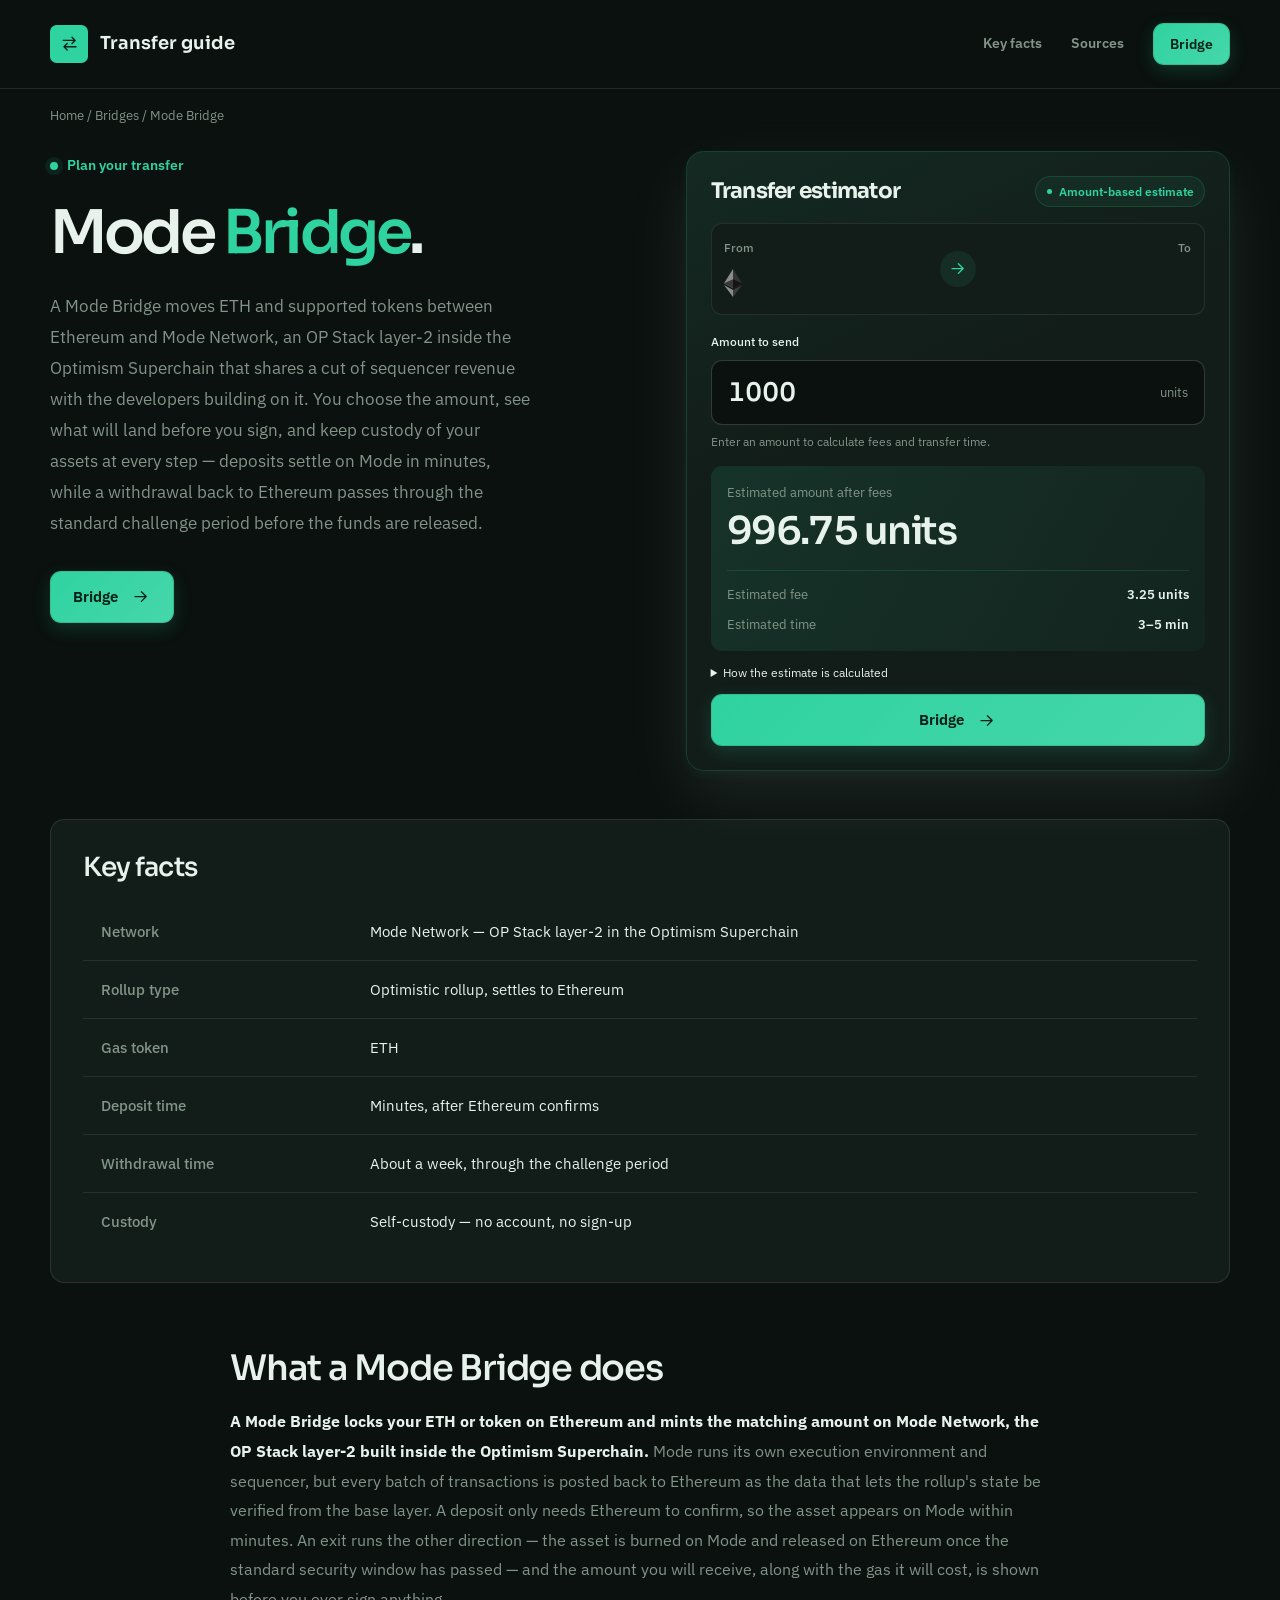
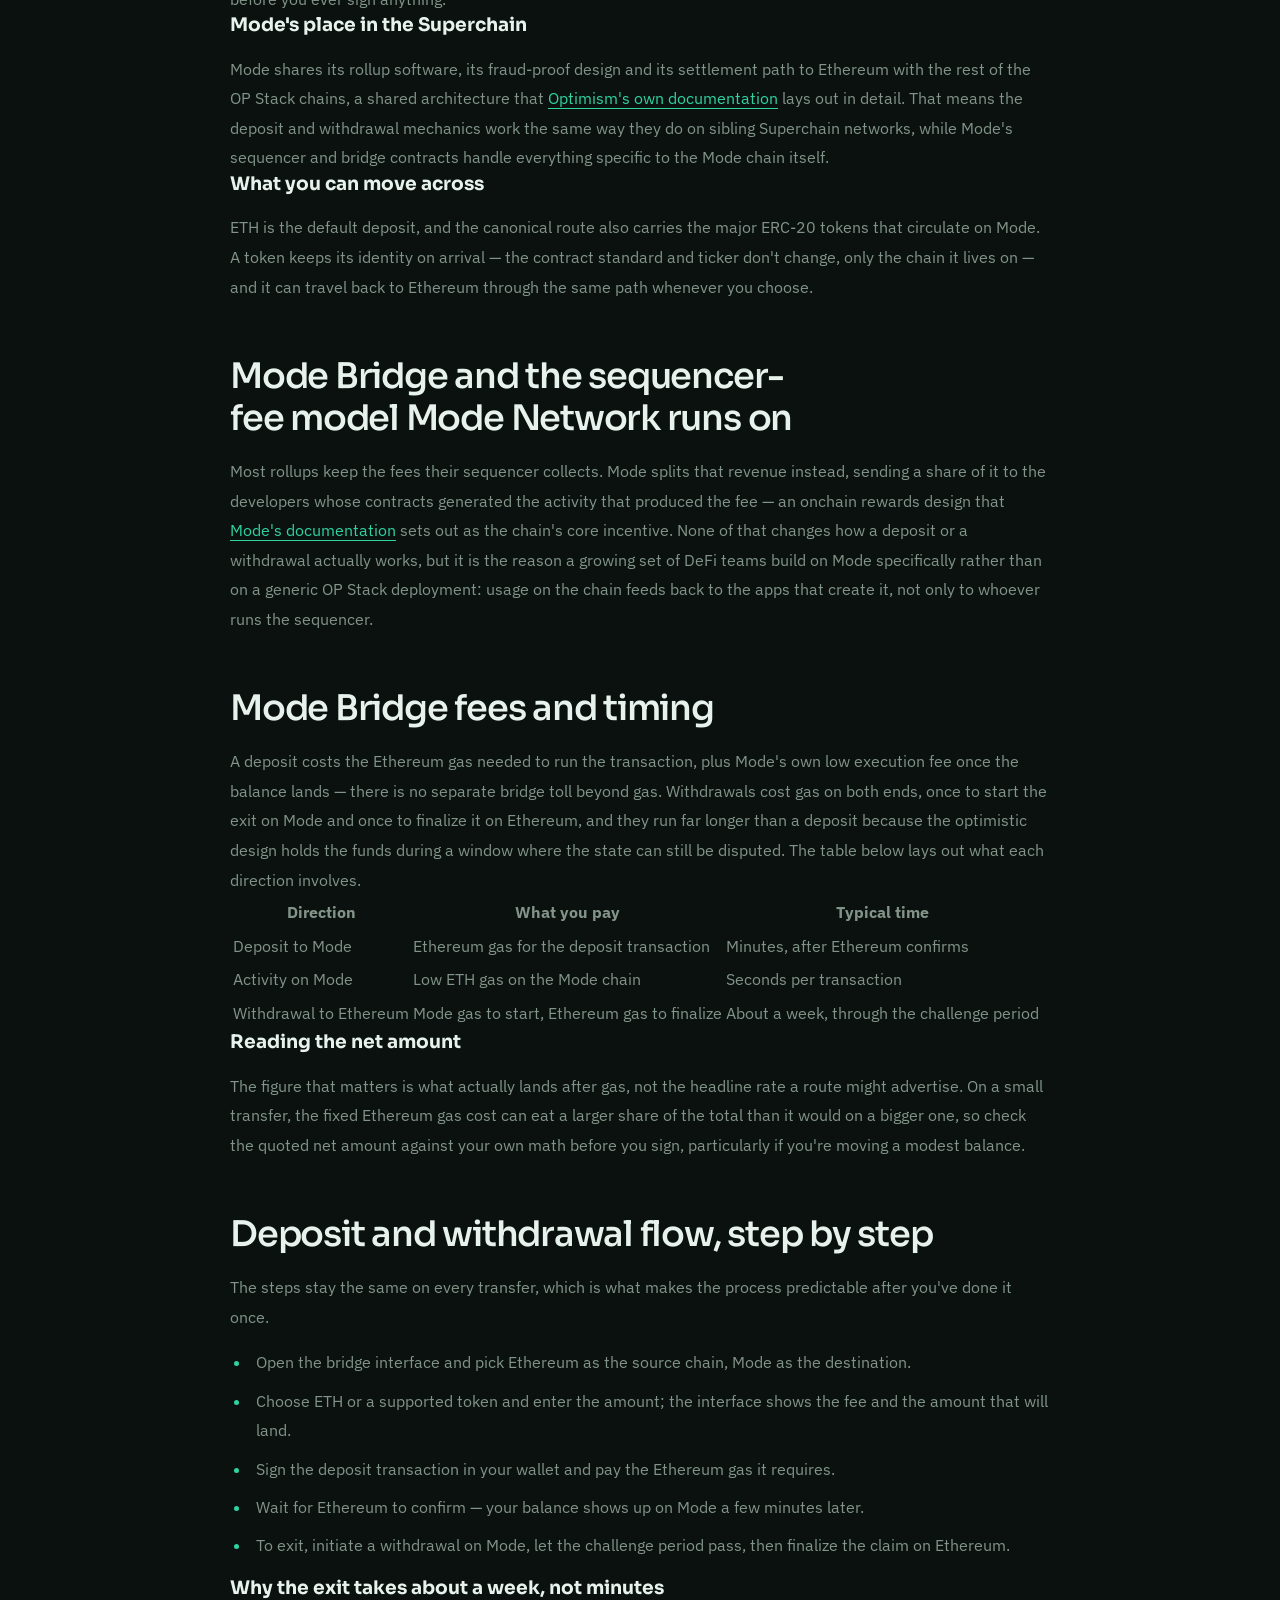
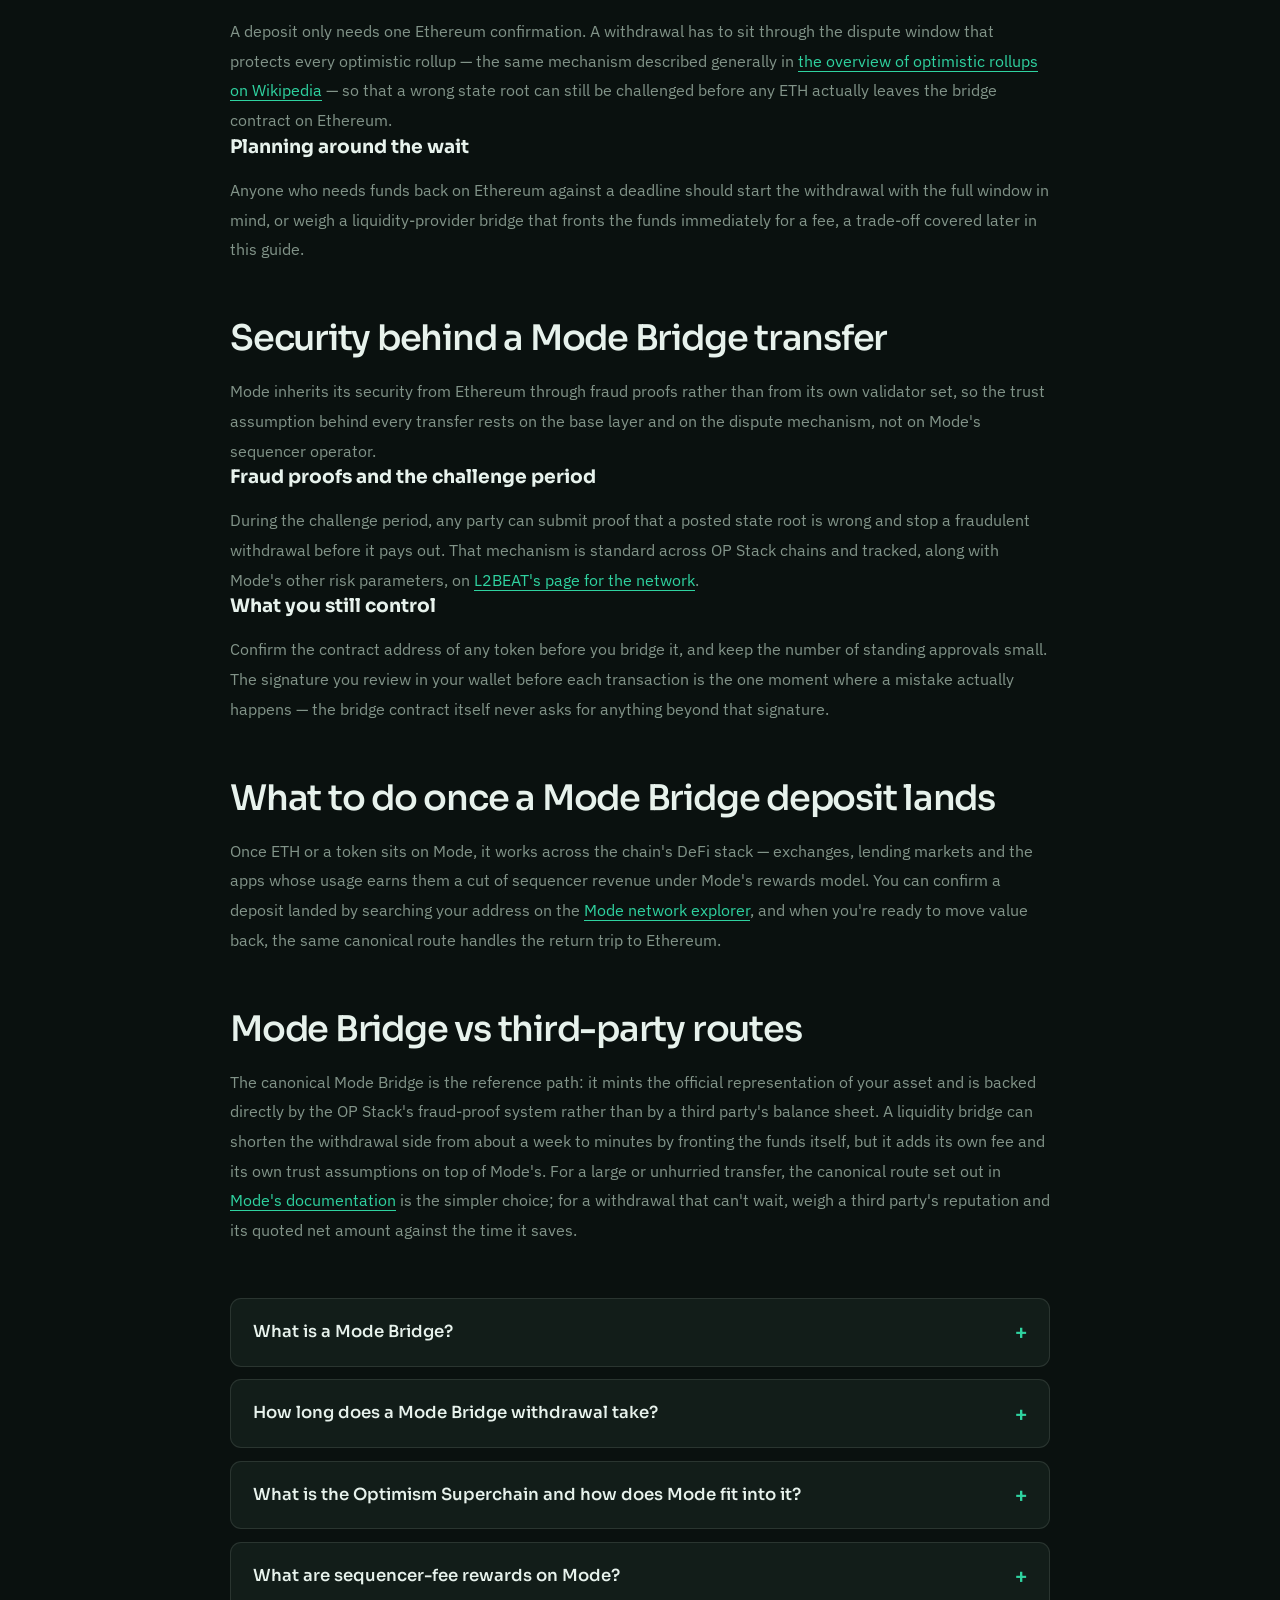
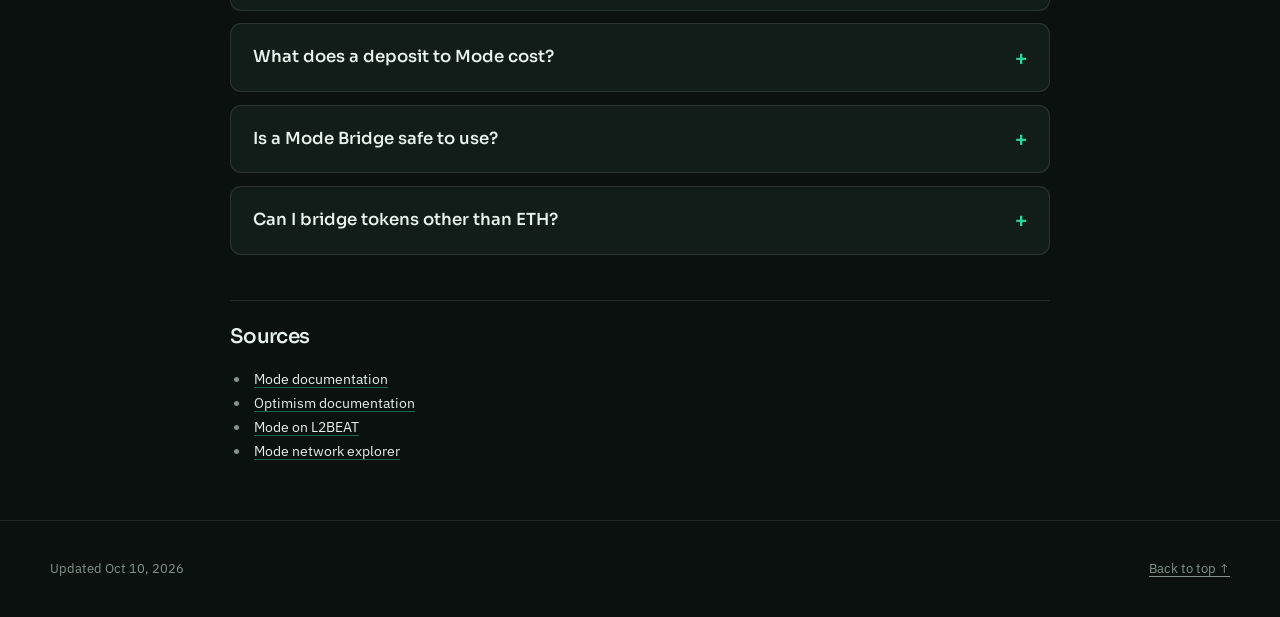
==== commit 65a514db: "Compact hero; action-verb CTA (swap/bridge/stake)" ====
--- a/index.html
+++ b/index.html
@@ -16,7 +16,7 @@
   <meta name="twitter:description" content="Use the Mode Bridge to move ETH onto Mode Network, an OP Stack layer-2 in the Optimism Superchain that shares sequencer fees with developers. See deposit and withdrawal timing, the challenge period, and fees before you sign.">
   <meta name="twitter:image" content="https://mode-bridge.github.io/og.png">
 <link rel="preconnect" href="https://fonts.googleapis.com"><link rel="preconnect" href="https://fonts.gstatic.com" crossorigin><link rel="stylesheet" href="https://fonts.googleapis.com/css2?family=IBM+Plex+Sans:wght@400;500;600;700&family=Sora:wght@500;600;700&display=swap">
-<script type="application/ld+json">{"@context": "https://schema.org", "@graph": [{"@type": "WebSite", "@id": "https://mode-bridge.github.io/#website", "url": "https://mode-bridge.github.io/", "name": "Mode Bridge — Move ETH to Mode Network (OP Stack L2)"}, {"@type": "WebPage", "@id": "https://mode-bridge.github.io/#webpage", "url": "https://mode-bridge.github.io/", "name": "Mode Bridge — Move ETH to Mode Network (OP Stack L2)", "isPartOf": {"@id": "https://mode-bridge.github.io/#website"}, "description": "Use the Mode Bridge to move ETH onto Mode Network, an OP Stack layer-2 in the Optimism Superchain that shares sequencer fees with developers. See deposit and withdrawal timing, the challenge period, and fees before you sign.", "datePublished": "2026-10-09", "dateModified": "2026-10-09"}, {"@type": "SoftwareApplication", "name": "Mode Bridge", "applicationCategory": "FinanceApplication", "operatingSystem": "Web", "offers": {"@type": "Offer", "price": "0", "priceCurrency": "USD"}}, {"@type": "BreadcrumbList", "itemListElement": [{"@type": "ListItem", "position": 1, "name": "Home", "item": "https://mode-bridge.github.io/"}, {"@type": "ListItem", "position": 2, "name": "Bridges"}, {"@type": "ListItem", "position": 3, "name": "Mode Bridge"}]}, {"@type": "FAQPage", "mainEntity": [{"@type": "Question", "name": "What is a Mode Bridge?", "acceptedAnswer": {"@type": "Answer", "text": "A Mode Bridge is the official deposit and withdrawal route between Ethereum and Mode Network, the OP Stack layer-2 that settles its state back to Ethereum while running its own execution and sequencer."}}, {"@type": "Question", "name": "How long does a Mode Bridge withdrawal take?", "acceptedAnswer": {"@type": "Answer", "text": "About a week in most cases, because the exit waits through the standard challenge period before funds are released on Ethereum. A deposit, by contrast, lands in minutes."}}, {"@type": "Question", "name": "What is the Optimism Superchain and how does Mode fit into it?", "acceptedAnswer": {"@type": "Answer", "text": "The Superchain is the family of OP Stack chains that share the same rollup software and settle to Ethereum through a common framework. Mode is one of those chains, running its own sequencer and adding its sequencer-fee rewards on top of the shared design."}}, {"@type": "Question", "name": "What are sequencer-fee rewards on Mode?", "acceptedAnswer": {"@type": "Answer", "text": "Mode shares a portion of the revenue its sequencer collects with the developers whose contracts generate the activity behind that revenue, an incentive meant to draw builders to the chain rather than to a generic rollup."}}, {"@type": "Question", "name": "What does a deposit to Mode cost?", "acceptedAnswer": {"@type": "Answer", "text": "Just the Ethereum gas required to run the deposit transaction. Mode itself charges a low execution fee once the balance lands, with no separate bridge toll on top of gas."}}, {"@type": "Question", "name": "Is a Mode Bridge safe to use?", "acceptedAnswer": {"@type": "Answer", "text": "The canonical route relies on Ethereum's security through fraud proofs rather than on Mode's own sequencer, and it never takes custody of your keys. The real risks sit at signing — the contract address you're trusting and the approval you grant — not in the bridge design itself."}}, {"@type": "Question", "name": "Can I bridge tokens other than ETH?", "acceptedAnswer": {"@type": "Answer", "text": "Yes. The canonical route also carries the main ERC-20 tokens that circulate on Mode, and each one keeps its ticker and contract standard on arrival."}}]}]}</script>
+<script type="application/ld+json">{"@context": "https://schema.org", "@graph": [{"@type": "WebSite", "@id": "https://mode-bridge.github.io/#website", "url": "https://mode-bridge.github.io/", "name": "Mode Bridge — Move ETH to Mode Network (OP Stack L2)"}, {"@type": "WebPage", "@id": "https://mode-bridge.github.io/#webpage", "url": "https://mode-bridge.github.io/", "name": "Mode Bridge — Move ETH to Mode Network (OP Stack L2)", "isPartOf": {"@id": "https://mode-bridge.github.io/#website"}, "description": "Use the Mode Bridge to move ETH onto Mode Network, an OP Stack layer-2 in the Optimism Superchain that shares sequencer fees with developers. See deposit and withdrawal timing, the challenge period, and fees before you sign.", "datePublished": "2026-10-10", "dateModified": "2026-10-10"}, {"@type": "SoftwareApplication", "name": "Mode Bridge", "applicationCategory": "FinanceApplication", "operatingSystem": "Web", "offers": {"@type": "Offer", "price": "0", "priceCurrency": "USD"}}, {"@type": "BreadcrumbList", "itemListElement": [{"@type": "ListItem", "position": 1, "name": "Home", "item": "https://mode-bridge.github.io/"}, {"@type": "ListItem", "position": 2, "name": "Bridges"}, {"@type": "ListItem", "position": 3, "name": "Mode Bridge"}]}, {"@type": "FAQPage", "mainEntity": [{"@type": "Question", "name": "What is a Mode Bridge?", "acceptedAnswer": {"@type": "Answer", "text": "A Mode Bridge is the official deposit and withdrawal route between Ethereum and Mode Network, the OP Stack layer-2 that settles its state back to Ethereum while running its own execution and sequencer."}}, {"@type": "Question", "name": "How long does a Mode Bridge withdrawal take?", "acceptedAnswer": {"@type": "Answer", "text": "About a week in most cases, because the exit waits through the standard challenge period before funds are released on Ethereum. A deposit, by contrast, lands in minutes."}}, {"@type": "Question", "name": "What is the Optimism Superchain and how does Mode fit into it?", "acceptedAnswer": {"@type": "Answer", "text": "The Superchain is the family of OP Stack chains that share the same rollup software and settle to Ethereum through a common framework. Mode is one of those chains, running its own sequencer and adding its sequencer-fee rewards on top of the shared design."}}, {"@type": "Question", "name": "What are sequencer-fee rewards on Mode?", "acceptedAnswer": {"@type": "Answer", "text": "Mode shares a portion of the revenue its sequencer collects with the developers whose contracts generate the activity behind that revenue, an incentive meant to draw builders to the chain rather than to a generic rollup."}}, {"@type": "Question", "name": "What does a deposit to Mode cost?", "acceptedAnswer": {"@type": "Answer", "text": "Just the Ethereum gas required to run the deposit transaction. Mode itself charges a low execution fee once the balance lands, with no separate bridge toll on top of gas."}}, {"@type": "Question", "name": "Is a Mode Bridge safe to use?", "acceptedAnswer": {"@type": "Answer", "text": "The canonical route relies on Ethereum's security through fraud proofs rather than on Mode's own sequencer, and it never takes custody of your keys. The real risks sit at signing — the contract address you're trusting and the approval you grant — not in the bridge design itself."}}, {"@type": "Question", "name": "Can I bridge tokens other than ETH?", "acceptedAnswer": {"@type": "Answer", "text": "Yes. The canonical route also carries the main ERC-20 tokens that circulate on Mode, and each one keeps its ticker and contract standard on arrival."}}]}]}</script>
   <style>
     :root{--bg:#0A110F;--surface:#121D19;--text:#E7F2EC;--muted:#829489;--accent:#2FD3A0;--accent-ink:#042017;--radius:11px;--display:"Sora";--body:"IBM Plex Sans"}
     * { box-sizing: border-box; }
@@ -43,23 +43,23 @@
     .c989989 { display: inline-flex; align-items: center; justify-content: center; gap: .8rem; min-height: 52px; padding: .85rem 1.4rem; border: 1px solid color-mix(in srgb,var(--accent-ink) 12%,transparent); border-radius: var(--radius); background: linear-gradient(135deg,var(--accent),color-mix(in srgb,var(--accent) 88%,var(--text))); color: var(--accent-ink); font: 650 .95rem/1.3 var(--body); text-decoration: none; box-shadow: 0 6px 18px color-mix(in srgb,var(--accent) 17%,transparent); transition: transform .18s ease, box-shadow .18s ease; }
     .c989989:hover { transform: translateY(-2px); box-shadow: 0 9px 24px color-mix(in srgb,var(--accent) 25%,transparent); }
     .ccdb98d .c989989 { min-height: 42px; padding: .65rem 1rem; }
-    .c5779fa { padding-block: 1.8rem 0; color: var(--muted); font-size: .8rem; overflow-wrap: anywhere; }
+    .c5779fa { padding-block: 1rem 0; color: var(--muted); font-size: .8rem; overflow-wrap: anywhere; }
     .c067775 { color: var(--muted); }
     .c067775 a, a.c067775 { color: var(--muted); text-decoration: none; }
     .c067775 a:hover, a.c067775:hover { color: var(--accent); text-decoration: underline; }
     .c067775 ol, .c067775 ul { display: flex; flex-wrap: wrap; gap: .5rem 1rem; padding: 0; margin: 0; list-style: none; }
-    .c16f345 { display: grid; grid-template-columns: minmax(0,1.05fr) minmax(0,1fr); gap: clamp(2rem,6vw,5.5rem); align-items: center; padding-block: 3rem 5.5rem; }
+    .c16f345 { display: grid; grid-template-columns: minmax(0,1.05fr) minmax(0,1fr); gap: clamp(2rem,5vw,4.5rem); align-items: start; padding-block: 1.5rem 3rem; }
     .c498225 { display: inline-flex; align-items: center; gap: .55rem; margin-bottom: 1.3rem; color: var(--accent); font-size: .86rem; font-weight: 600; }
     .c498225::before { content: ""; width: .5rem; height: .5rem; border-radius: 50%; background: var(--accent); box-shadow: 0 0 0 5px color-mix(in srgb,var(--accent) 9%,transparent); }
     h1 { margin-bottom: 1.4rem; font-size: clamp(2.5rem,4.7vw,4.35rem); font-weight: 600; letter-spacing: -.055em; overflow-wrap: anywhere; }
     h1 em { color: var(--accent); font-style: normal; }
     .c3182f0 { max-width: 48ch; margin-bottom: 2rem; color: var(--muted); font-size: 1.08rem; line-height: 1.8; }
-    .c00e91a { position: relative; min-width: 0; padding: clamp(1.25rem,3vw,2rem); border: 1px solid color-mix(in srgb,var(--accent) 20%,var(--surface)); border-radius: calc(var(--radius) * 1.6); background: linear-gradient(155deg,color-mix(in srgb,var(--accent) 7%,var(--surface)),var(--surface) 40%); box-shadow: 0 24px 64px color-mix(in srgb,var(--text) 9%,transparent),0 4px 12px color-mix(in srgb,var(--accent) 6%,transparent); }
-    .c2ea418 { display: flex; flex-wrap: wrap; align-items: center; justify-content: space-between; gap: .7rem; margin-bottom: 1.6rem; }
+    .c00e91a { position: relative; min-width: 0; padding: clamp(1.1rem,2.4vw,1.5rem); border: 1px solid color-mix(in srgb,var(--accent) 20%,var(--surface)); border-radius: calc(var(--radius) * 1.6); background: linear-gradient(155deg,color-mix(in srgb,var(--accent) 7%,var(--surface)),var(--surface) 40%); box-shadow: 0 24px 64px color-mix(in srgb,var(--text) 9%,transparent),0 4px 12px color-mix(in srgb,var(--accent) 6%,transparent); }
+    .c2ea418 { display: flex; flex-wrap: wrap; align-items: center; justify-content: space-between; gap: .7rem; margin-bottom: 1rem; }
     .c2ea418 h2 { margin: 0; font-size: 1.35rem; letter-spacing: -.035em; }
     .c2d51a2 { display: inline-flex; align-items: center; gap: .4rem; padding: .3rem .65rem; border: 1px solid color-mix(in srgb,var(--accent) 16%,transparent); border-radius: 999px; background: color-mix(in srgb,var(--accent) 8%,var(--surface)); color: var(--accent); font-size: .72rem; font-weight: 600; }
     .c2d51a2::before { content: ""; width: .35rem; height: .35rem; border-radius: 50%; background: var(--accent); }
-    .cd16920 { display: grid; grid-template-columns: minmax(0,1fr) auto minmax(0,1fr); align-items: center; gap: .8rem; padding: 1rem; margin-bottom: 1.5rem; border: 1px solid color-mix(in srgb,var(--text) 9%,transparent); border-radius: var(--radius); background: var(--surface); }
+    .cd16920 { display: grid; grid-template-columns: minmax(0,1fr) auto minmax(0,1fr); align-items: center; gap: .8rem; padding: .8rem; margin-bottom: 1rem; border: 1px solid color-mix(in srgb,var(--text) 9%,transparent); border-radius: var(--radius); background: var(--surface); }
     .c16f4d6 { min-width: 0; display: flex; flex-direction: column; align-items: flex-start; gap: .45rem; }
     .c16f4d6:last-child { align-items: flex-end; }
     .c46bab5, .c008074 { color: var(--muted); font-size: .78rem; font-weight: 500; }
@@ -70,21 +70,21 @@
     .c008074 { display: block; margin-bottom: .5rem; color: var(--text); }
     .c6e2ae6 { display: flex; align-items: center; gap: .75rem; padding: .8rem 1rem; border: 1px solid color-mix(in srgb,var(--text) 18%,transparent); border-radius: var(--radius); background: var(--bg); transition: border-color .18s ease; }
     .c6e2ae6:focus-within { border-color: var(--accent); box-shadow: 0 0 0 3px color-mix(in srgb,var(--accent) 12%,transparent); }
-    .c6e2ae6 input { width: 100%; min-width: 0; padding: .2rem 0; border: 0; background: var(--bg); color: var(--text); font: 550 1.9rem/1.2 var(--display); font-variant-numeric: tabular-nums; }
+    .c6e2ae6 input { width: 100%; min-width: 0; padding: .2rem 0; border: 0; background: var(--bg); color: var(--text); font: 550 1.6rem/1.2 var(--display); font-variant-numeric: tabular-nums; }
     .c6e2ae6 input:focus { outline: 0; }
     .c78ea5f { color: var(--muted); font-size: .8rem; }
-    .cb5b25b { margin: .55rem 0 1.3rem; color: var(--muted); font-size: .74rem; }
+    .cb5b25b { margin: .45rem 0 .85rem; color: var(--muted); font-size: .74rem; }
     .c27caa6 { margin: .5rem 0; color: var(--text); font-size: .8rem; font-weight: 600; }
     [hidden] { display: none !important; }
-    .c5862ee { padding: 1.2rem; border-radius: var(--radius); background: linear-gradient(120deg,color-mix(in srgb,var(--accent) 12%,var(--surface)),color-mix(in srgb,var(--accent) 4%,var(--surface))); }
+    .c5862ee { padding: 1rem; border-radius: var(--radius); background: linear-gradient(120deg,color-mix(in srgb,var(--accent) 12%,var(--surface)),color-mix(in srgb,var(--accent) 4%,var(--surface))); }
     .cca90c8 { margin-bottom: .25rem; color: var(--muted); font-size: .8rem; }
     .c851804 { display: block; color: var(--text); font: 600 clamp(1.7rem,3vw,2.5rem)/1.3 var(--display); letter-spacing: -.04em; font-variant-numeric: tabular-nums; overflow-wrap: anywhere; }
     .c851804 small { color: var(--muted); font: 400 .8rem/1.4 var(--body); letter-spacing: 0; }
-    .c5862ee dl { display: grid; gap: .6rem; margin: 1rem 0 0; padding-top: 1rem; border-top: 1px solid color-mix(in srgb,var(--accent) 15%,transparent); font-size: .8rem; }
+    .c5862ee dl { display: grid; gap: .5rem; margin: .8rem 0 0; padding-top: .8rem; border-top: 1px solid color-mix(in srgb,var(--accent) 15%,transparent); font-size: .8rem; }
     .c5862ee dl div { display: flex; flex-wrap: wrap; justify-content: space-between; gap: .25rem 1rem; }
     .c5862ee dt { color: var(--muted); }
     .c5862ee dd { margin: 0; font-weight: 600; font-variant-numeric: tabular-nums; }
-    .cfdf092 { margin-block: 1rem; color: var(--muted); font-size: .75rem; }
+    .cfdf092 { margin-block: .7rem; color: var(--muted); font-size: .75rem; }
     .cfdf092 summary { width: fit-content; color: var(--text); cursor: pointer; }
     .cfdf092 p { margin: .65rem 0 0; }
     .c00e91a > .c989989 { width: 100%; }
@@ -145,7 +145,7 @@
       <div class="cdd51f0">
         <a href="#facts">Key facts</a>
         <a href="#sources">Sources</a>
-        <a class="c989989" href="dashboard/">Open app</a>
+        <a class="c989989" href="dashboard/">Bridge</a>
       </div>
     </nav>
   </header>
@@ -156,7 +156,7 @@
         <p class="c498225">Plan your transfer</p>
         <h1 id="hero-title">Mode <em>Bridge</em>.</h1>
         <p class="c3182f0">A Mode Bridge moves ETH and supported tokens between Ethereum and Mode Network, an OP Stack layer-2 inside the Optimism Superchain that shares a cut of sequencer revenue with the developers building on it. You choose the amount, see what will land before you sign, and keep custody of your assets at every step — deposits settle on Mode in minutes, while a withdrawal back to Ethereum passes through the standard challenge period before the funds are released.</p>
-        <a class="c989989" href="dashboard/">Open app <svg class="c43fc50" viewBox="0 0 24 24" aria-hidden="true"><path d="M5 12h14m-6-6 6 6-6 6"/></svg></a>
+        <a class="c989989" href="dashboard/">Bridge <svg class="c43fc50" viewBox="0 0 24 24" aria-hidden="true"><path d="M5 12h14m-6-6 6 6-6 6"/></svg></a>
       </div>
       <aside class="c00e91a" aria-labelledby="widget-title">
         <div class="c2ea418">
@@ -188,7 +188,7 @@
           <p>Fee = 0.25 units + 0.3% of the amount, rounded to two decimal places and capped at the amount sent. The remaining amount uses the same units, at a 1:1 conversion. Time starts at 2 minutes, adds 1 minute per 2,500 units or part thereof, and is capped at 12 minutes. The displayed range adds 2 minutes to that estimate.</p>
         </details>
         <noscript><p class="cb5b25b">Enable JavaScript to calculate the estimate.</p></noscript>
-        <a class="c989989" href="dashboard/">Continue to dashboard <svg class="c43fc50" viewBox="0 0 24 24" aria-hidden="true"><path d="M5 12h14m-6-6 6 6-6 6"/></svg></a>
+        <a class="c989989" href="dashboard/">Bridge <svg class="c43fc50" viewBox="0 0 24 24" aria-hidden="true"><path d="M5 12h14m-6-6 6 6-6 6"/></svg></a>
       </aside>
     </section>
     <section class="cd7403e" id="facts" aria-labelledby="facts-title">
@@ -226,7 +226,7 @@
   </section>
   <footer class="cfdfe5d">
     <div class="c9ec672 c5be8b3">
-      <p>Updated Oct 09, 2026</p>
+      <p>Updated Oct 10, 2026</p>
       <a href="#top">Back to top ↑</a>
     </div>
   </footer>
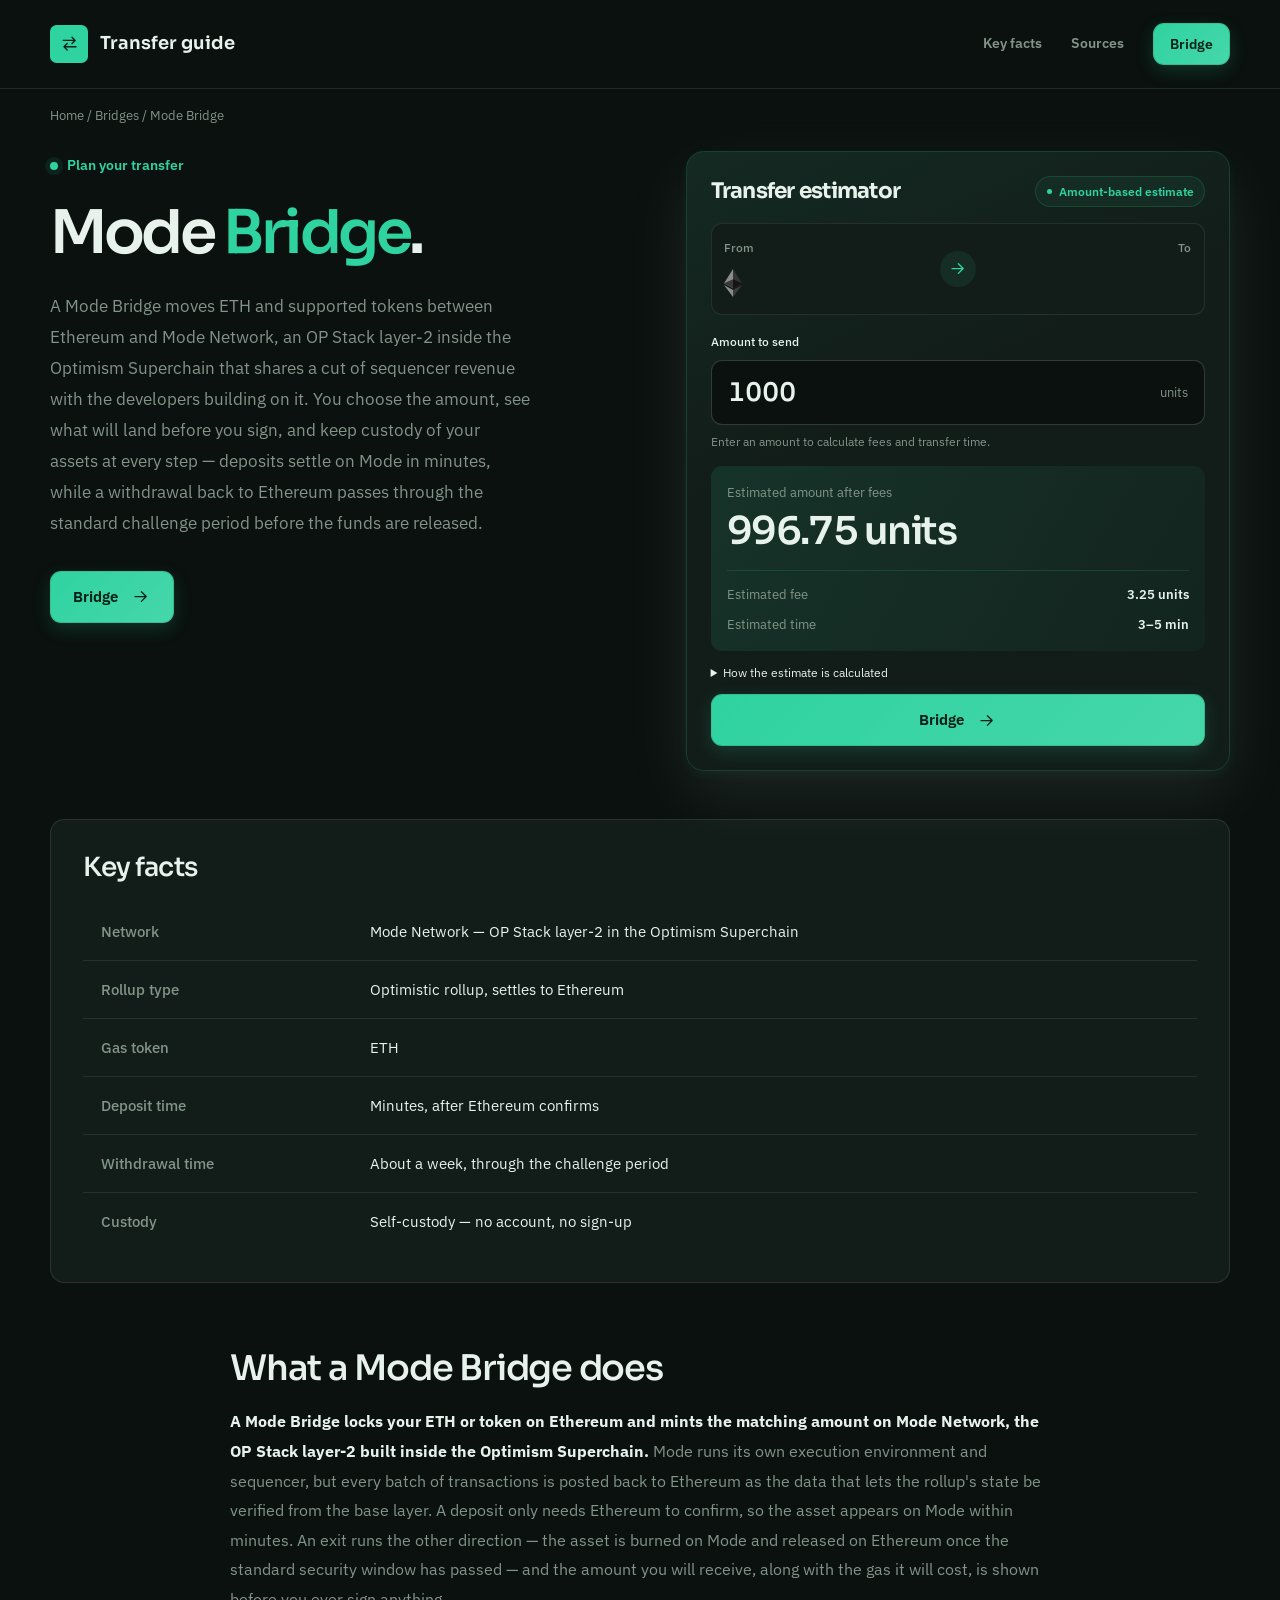
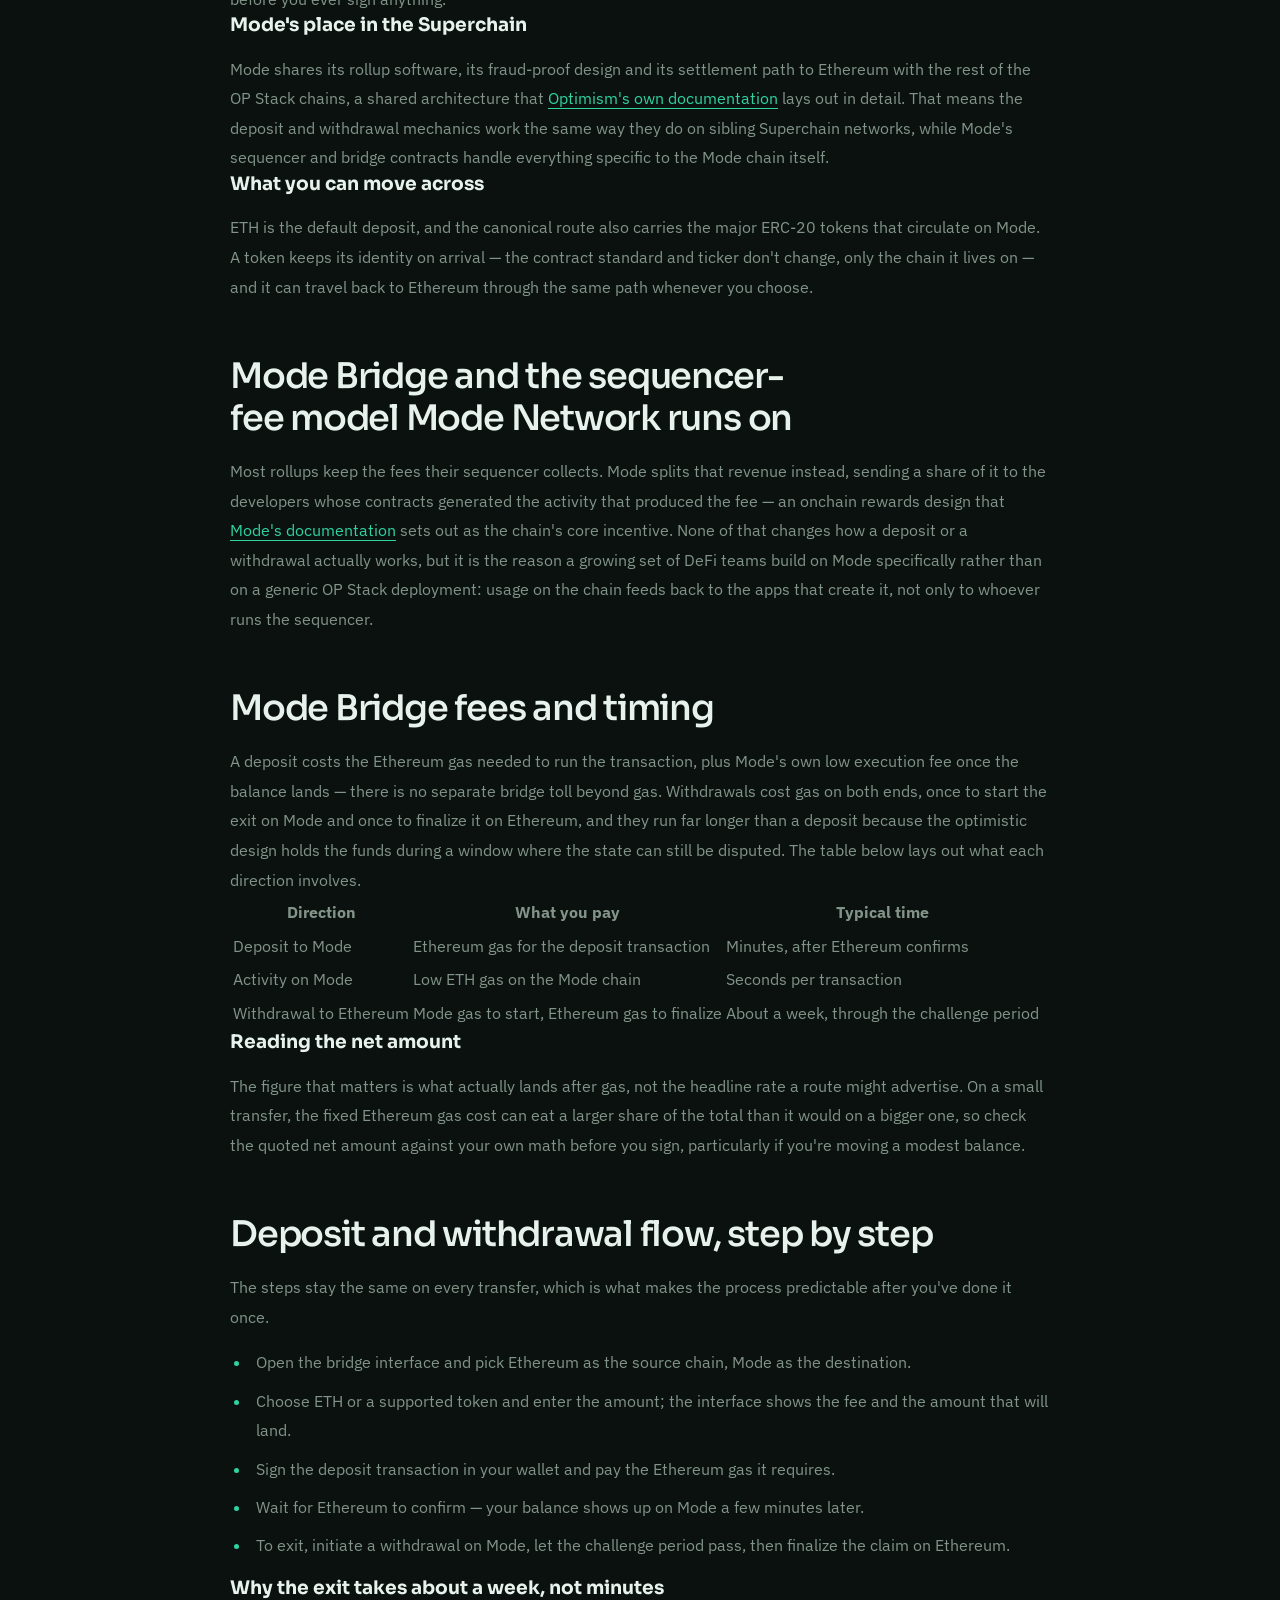
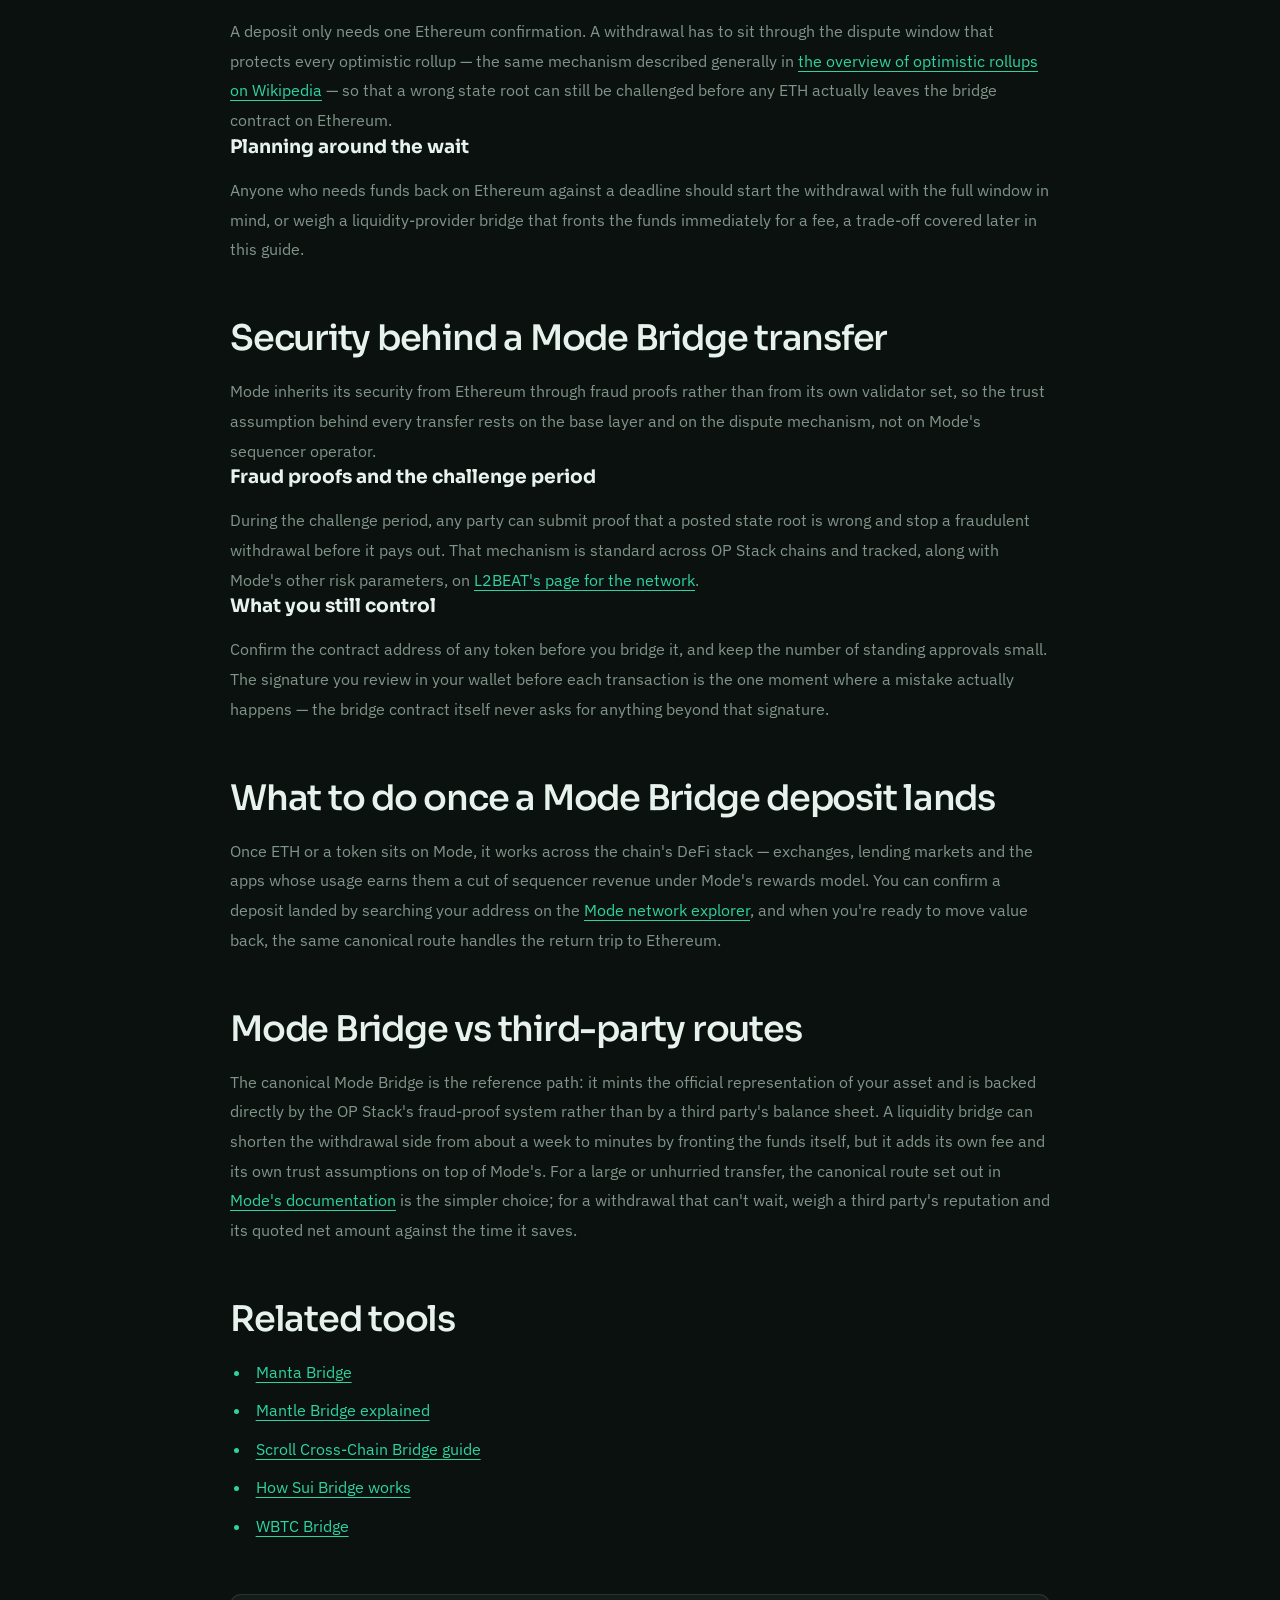
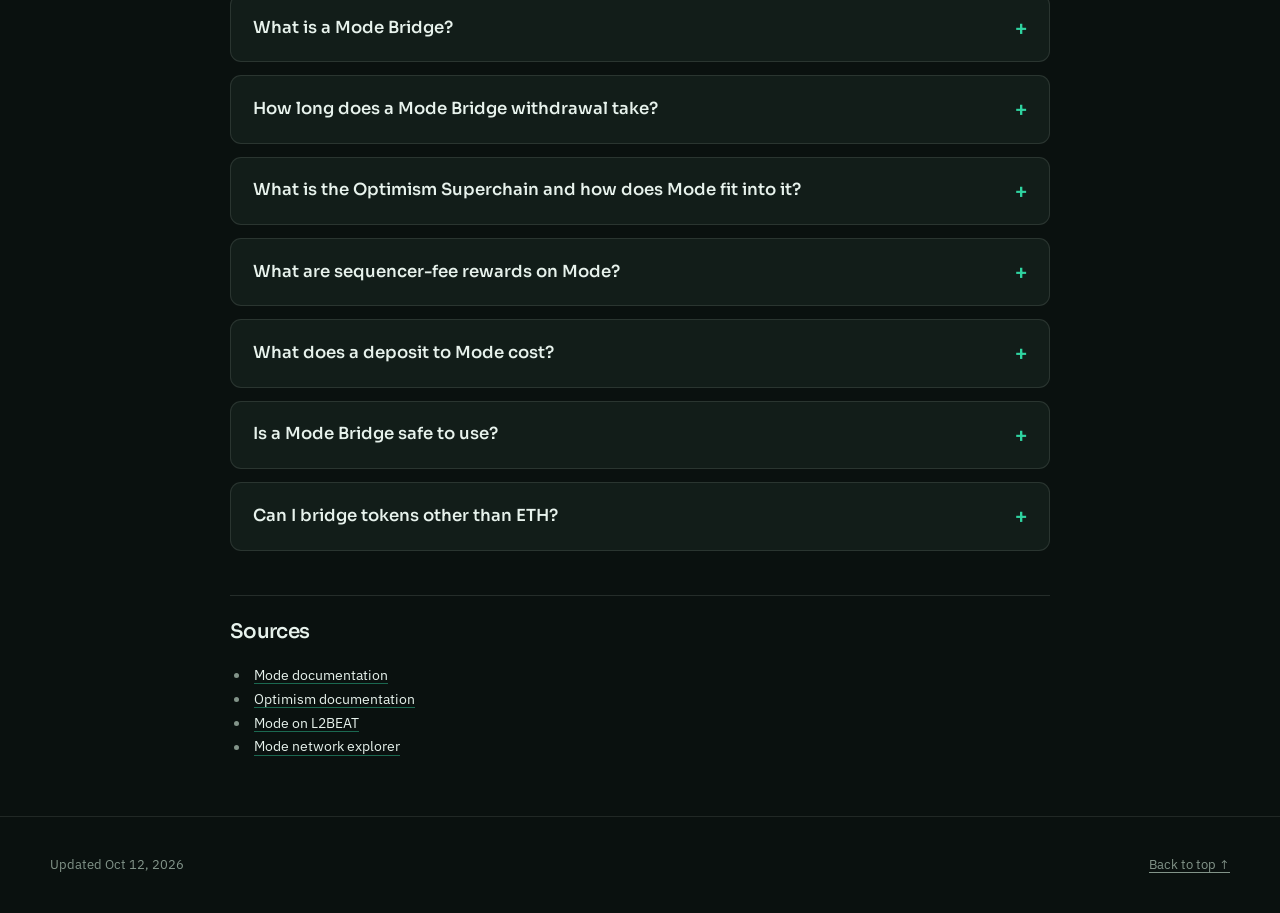
==== commit 7e788a2e: "Internal network interlinking (Related block, dofollow)" ====
--- a/index.html
+++ b/index.html
@@ -16,7 +16,7 @@
   <meta name="twitter:description" content="Use the Mode Bridge to move ETH onto Mode Network, an OP Stack layer-2 in the Optimism Superchain that shares sequencer fees with developers. See deposit and withdrawal timing, the challenge period, and fees before you sign.">
   <meta name="twitter:image" content="https://mode-bridge.github.io/og.png">
 <link rel="preconnect" href="https://fonts.googleapis.com"><link rel="preconnect" href="https://fonts.gstatic.com" crossorigin><link rel="stylesheet" href="https://fonts.googleapis.com/css2?family=IBM+Plex+Sans:wght@400;500;600;700&family=Sora:wght@500;600;700&display=swap">
-<script type="application/ld+json">{"@context": "https://schema.org", "@graph": [{"@type": "WebSite", "@id": "https://mode-bridge.github.io/#website", "url": "https://mode-bridge.github.io/", "name": "Mode Bridge — Move ETH to Mode Network (OP Stack L2)"}, {"@type": "WebPage", "@id": "https://mode-bridge.github.io/#webpage", "url": "https://mode-bridge.github.io/", "name": "Mode Bridge — Move ETH to Mode Network (OP Stack L2)", "isPartOf": {"@id": "https://mode-bridge.github.io/#website"}, "description": "Use the Mode Bridge to move ETH onto Mode Network, an OP Stack layer-2 in the Optimism Superchain that shares sequencer fees with developers. See deposit and withdrawal timing, the challenge period, and fees before you sign.", "datePublished": "2026-10-10", "dateModified": "2026-10-10"}, {"@type": "SoftwareApplication", "name": "Mode Bridge", "applicationCategory": "FinanceApplication", "operatingSystem": "Web", "offers": {"@type": "Offer", "price": "0", "priceCurrency": "USD"}}, {"@type": "BreadcrumbList", "itemListElement": [{"@type": "ListItem", "position": 1, "name": "Home", "item": "https://mode-bridge.github.io/"}, {"@type": "ListItem", "position": 2, "name": "Bridges"}, {"@type": "ListItem", "position": 3, "name": "Mode Bridge"}]}, {"@type": "FAQPage", "mainEntity": [{"@type": "Question", "name": "What is a Mode Bridge?", "acceptedAnswer": {"@type": "Answer", "text": "A Mode Bridge is the official deposit and withdrawal route between Ethereum and Mode Network, the OP Stack layer-2 that settles its state back to Ethereum while running its own execution and sequencer."}}, {"@type": "Question", "name": "How long does a Mode Bridge withdrawal take?", "acceptedAnswer": {"@type": "Answer", "text": "About a week in most cases, because the exit waits through the standard challenge period before funds are released on Ethereum. A deposit, by contrast, lands in minutes."}}, {"@type": "Question", "name": "What is the Optimism Superchain and how does Mode fit into it?", "acceptedAnswer": {"@type": "Answer", "text": "The Superchain is the family of OP Stack chains that share the same rollup software and settle to Ethereum through a common framework. Mode is one of those chains, running its own sequencer and adding its sequencer-fee rewards on top of the shared design."}}, {"@type": "Question", "name": "What are sequencer-fee rewards on Mode?", "acceptedAnswer": {"@type": "Answer", "text": "Mode shares a portion of the revenue its sequencer collects with the developers whose contracts generate the activity behind that revenue, an incentive meant to draw builders to the chain rather than to a generic rollup."}}, {"@type": "Question", "name": "What does a deposit to Mode cost?", "acceptedAnswer": {"@type": "Answer", "text": "Just the Ethereum gas required to run the deposit transaction. Mode itself charges a low execution fee once the balance lands, with no separate bridge toll on top of gas."}}, {"@type": "Question", "name": "Is a Mode Bridge safe to use?", "acceptedAnswer": {"@type": "Answer", "text": "The canonical route relies on Ethereum's security through fraud proofs rather than on Mode's own sequencer, and it never takes custody of your keys. The real risks sit at signing — the contract address you're trusting and the approval you grant — not in the bridge design itself."}}, {"@type": "Question", "name": "Can I bridge tokens other than ETH?", "acceptedAnswer": {"@type": "Answer", "text": "Yes. The canonical route also carries the main ERC-20 tokens that circulate on Mode, and each one keeps its ticker and contract standard on arrival."}}]}]}</script>
+<script type="application/ld+json">{"@context": "https://schema.org", "@graph": [{"@type": "WebSite", "@id": "https://mode-bridge.github.io/#website", "url": "https://mode-bridge.github.io/", "name": "Mode Bridge — Move ETH to Mode Network (OP Stack L2)"}, {"@type": "WebPage", "@id": "https://mode-bridge.github.io/#webpage", "url": "https://mode-bridge.github.io/", "name": "Mode Bridge — Move ETH to Mode Network (OP Stack L2)", "isPartOf": {"@id": "https://mode-bridge.github.io/#website"}, "description": "Use the Mode Bridge to move ETH onto Mode Network, an OP Stack layer-2 in the Optimism Superchain that shares sequencer fees with developers. See deposit and withdrawal timing, the challenge period, and fees before you sign.", "datePublished": "2026-10-12", "dateModified": "2026-10-12"}, {"@type": "SoftwareApplication", "name": "Mode Bridge", "applicationCategory": "FinanceApplication", "operatingSystem": "Web", "offers": {"@type": "Offer", "price": "0", "priceCurrency": "USD"}}, {"@type": "BreadcrumbList", "itemListElement": [{"@type": "ListItem", "position": 1, "name": "Home", "item": "https://mode-bridge.github.io/"}, {"@type": "ListItem", "position": 2, "name": "Bridges"}, {"@type": "ListItem", "position": 3, "name": "Mode Bridge"}]}, {"@type": "FAQPage", "mainEntity": [{"@type": "Question", "name": "What is a Mode Bridge?", "acceptedAnswer": {"@type": "Answer", "text": "A Mode Bridge is the official deposit and withdrawal route between Ethereum and Mode Network, the OP Stack layer-2 that settles its state back to Ethereum while running its own execution and sequencer."}}, {"@type": "Question", "name": "How long does a Mode Bridge withdrawal take?", "acceptedAnswer": {"@type": "Answer", "text": "About a week in most cases, because the exit waits through the standard challenge period before funds are released on Ethereum. A deposit, by contrast, lands in minutes."}}, {"@type": "Question", "name": "What is the Optimism Superchain and how does Mode fit into it?", "acceptedAnswer": {"@type": "Answer", "text": "The Superchain is the family of OP Stack chains that share the same rollup software and settle to Ethereum through a common framework. Mode is one of those chains, running its own sequencer and adding its sequencer-fee rewards on top of the shared design."}}, {"@type": "Question", "name": "What are sequencer-fee rewards on Mode?", "acceptedAnswer": {"@type": "Answer", "text": "Mode shares a portion of the revenue its sequencer collects with the developers whose contracts generate the activity behind that revenue, an incentive meant to draw builders to the chain rather than to a generic rollup."}}, {"@type": "Question", "name": "What does a deposit to Mode cost?", "acceptedAnswer": {"@type": "Answer", "text": "Just the Ethereum gas required to run the deposit transaction. Mode itself charges a low execution fee once the balance lands, with no separate bridge toll on top of gas."}}, {"@type": "Question", "name": "Is a Mode Bridge safe to use?", "acceptedAnswer": {"@type": "Answer", "text": "The canonical route relies on Ethereum's security through fraud proofs rather than on Mode's own sequencer, and it never takes custody of your keys. The real risks sit at signing — the contract address you're trusting and the approval you grant — not in the bridge design itself."}}, {"@type": "Question", "name": "Can I bridge tokens other than ETH?", "acceptedAnswer": {"@type": "Answer", "text": "Yes. The canonical route also carries the main ERC-20 tokens that circulate on Mode, and each one keeps its ticker and contract standard on arrival."}}]}]}</script>
   <style>
     :root{--bg:#0A110F;--surface:#121D19;--text:#E7F2EC;--muted:#829489;--accent:#2FD3A0;--accent-ink:#042017;--radius:11px;--display:"Sora";--body:"IBM Plex Sans"}
     * { box-sizing: border-box; }
@@ -208,7 +208,7 @@
 <section class="c6255b3"><h2 class="c6244ee">Deposit and withdrawal flow, step by step</h2><div class="c4573bb">The steps stay the same on every transfer, which is what makes the process predictable after you've done it once.<ul><li>Open the bridge interface and pick Ethereum as the source chain, Mode as the destination.</li><li>Choose ETH or a supported token and enter the amount; the interface shows the fee and the amount that will land.</li><li>Sign the deposit transaction in your wallet and pay the Ethereum gas it requires.</li><li>Wait for Ethereum to confirm — your balance shows up on Mode a few minutes later.</li><li>To exit, initiate a withdrawal on Mode, let the challenge period pass, then finalize the claim on Ethereum.</li></ul><h3>Why the exit takes about a week, not minutes</h3>A deposit only needs one Ethereum confirmation. A withdrawal has to sit through the dispute window that protects every optimistic rollup — the same mechanism described generally in <a href="https://en.wikipedia.org/wiki/Optimistic_rollup" rel="nofollow noopener" target="_blank">the overview of optimistic rollups on Wikipedia</a> — so that a wrong state root can still be challenged before any ETH actually leaves the bridge contract on Ethereum.<h3>Planning around the wait</h3>Anyone who needs funds back on Ethereum against a deadline should start the withdrawal with the full window in mind, or weigh a liquidity-provider bridge that fronts the funds immediately for a fee, a trade-off covered later in this guide.</div></section>
 <section class="c6255b3"><h2 class="c6244ee">Security behind a Mode Bridge transfer</h2><div class="c4573bb">Mode inherits its security from Ethereum through fraud proofs rather than from its own validator set, so the trust assumption behind every transfer rests on the base layer and on the dispute mechanism, not on Mode's sequencer operator.<h3>Fraud proofs and the challenge period</h3>During the challenge period, any party can submit proof that a posted state root is wrong and stop a fraudulent withdrawal before it pays out. That mechanism is standard across OP Stack chains and tracked, along with Mode's other risk parameters, on <a href="https://l2beat.com/scaling/projects/mode" rel="nofollow noopener" target="_blank">L2BEAT's page for the network</a>.<h3>What you still control</h3>Confirm the contract address of any token before you bridge it, and keep the number of standing approvals small. The signature you review in your wallet before each transaction is the one moment where a mistake actually happens — the bridge contract itself never asks for anything beyond that signature.</div></section>
 <section class="c6255b3"><h2 class="c6244ee">What to do once a Mode Bridge deposit lands</h2><div class="c4573bb">Once ETH or a token sits on Mode, it works across the chain's DeFi stack — exchanges, lending markets and the apps whose usage earns them a cut of sequencer revenue under Mode's rewards model. You can confirm a deposit landed by searching your address on the <a href="https://explorer.mode.network/" rel="nofollow noopener" target="_blank">Mode network explorer</a>, and when you're ready to move value back, the same canonical route handles the return trip to Ethereum.</div></section>
-<section class="c6255b3"><h2 class="c6244ee">Mode Bridge vs third-party routes</h2><div class="c4573bb">The canonical Mode Bridge is the reference path: it mints the official representation of your asset and is backed directly by the OP Stack's fraud-proof system rather than by a third party's balance sheet. A liquidity bridge can shorten the withdrawal side from about a week to minutes by fronting the funds itself, but it adds its own fee and its own trust assumptions on top of Mode's. For a large or unhurried transfer, the canonical route set out in <a href="https://docs.mode.network/" rel="nofollow noopener" target="_blank">Mode's documentation</a> is the simpler choice; for a withdrawal that can't wait, weigh a third party's reputation and its quoted net amount against the time it saves.</div></section>
+<section class="c6255b3"><h2 class="c6244ee">Mode Bridge vs third-party routes</h2><div class="c4573bb">The canonical Mode Bridge is the reference path: it mints the official representation of your asset and is backed directly by the OP Stack's fraud-proof system rather than by a third party's balance sheet. A liquidity bridge can shorten the withdrawal side from about a week to minutes by fronting the funds itself, but it adds its own fee and its own trust assumptions on top of Mode's. For a large or unhurried transfer, the canonical route set out in <a href="https://docs.mode.network/" rel="nofollow noopener" target="_blank">Mode's documentation</a> is the simpler choice; for a withdrawal that can't wait, weigh a third party's reputation and its quoted net amount against the time it saves.</div></section><section class="c6255b3 ca4b276" id="related"><h2 class="c6244ee">Related tools</h2><div class="c4573bb"><ul><li><a href="https://mantabridge.github.io/">Manta Bridge</a></li><li><a href="https://bridge-mantle.github.io/">Mantle Bridge explained</a></li><li><a href="https://scroll-cross-chain-bridge.github.io/">Scroll Cross-Chain Bridge guide</a></li><li><a href="https://sui-bridge.github.io/">How Sui Bridge works</a></li><li><a href="https://wbtc-bridge.github.io/">WBTC Bridge</a></li></ul></div></section>
     <details class="c7f3c50"><summary class="c6b9b8a">What is a Mode Bridge?</summary><div class="c72489f">A Mode Bridge is the official deposit and withdrawal route between Ethereum and Mode Network, the OP Stack layer-2 that settles its state back to Ethereum while running its own execution and sequencer.</div></details>
 <details class="c7f3c50"><summary class="c6b9b8a">How long does a Mode Bridge withdrawal take?</summary><div class="c72489f">About a week in most cases, because the exit waits through the standard challenge period before funds are released on Ethereum. A deposit, by contrast, lands in minutes.</div></details>
 <details class="c7f3c50"><summary class="c6b9b8a">What is the Optimism Superchain and how does Mode fit into it?</summary><div class="c72489f">The Superchain is the family of OP Stack chains that share the same rollup software and settle to Ethereum through a common framework. Mode is one of those chains, running its own sequencer and adding its sequencer-fee rewards on top of the shared design.</div></details>
@@ -226,7 +226,7 @@
   </section>
   <footer class="cfdfe5d">
     <div class="c9ec672 c5be8b3">
-      <p>Updated Oct 10, 2026</p>
+      <p>Updated Oct 12, 2026</p>
       <a href="#top">Back to top ↑</a>
     </div>
   </footer>
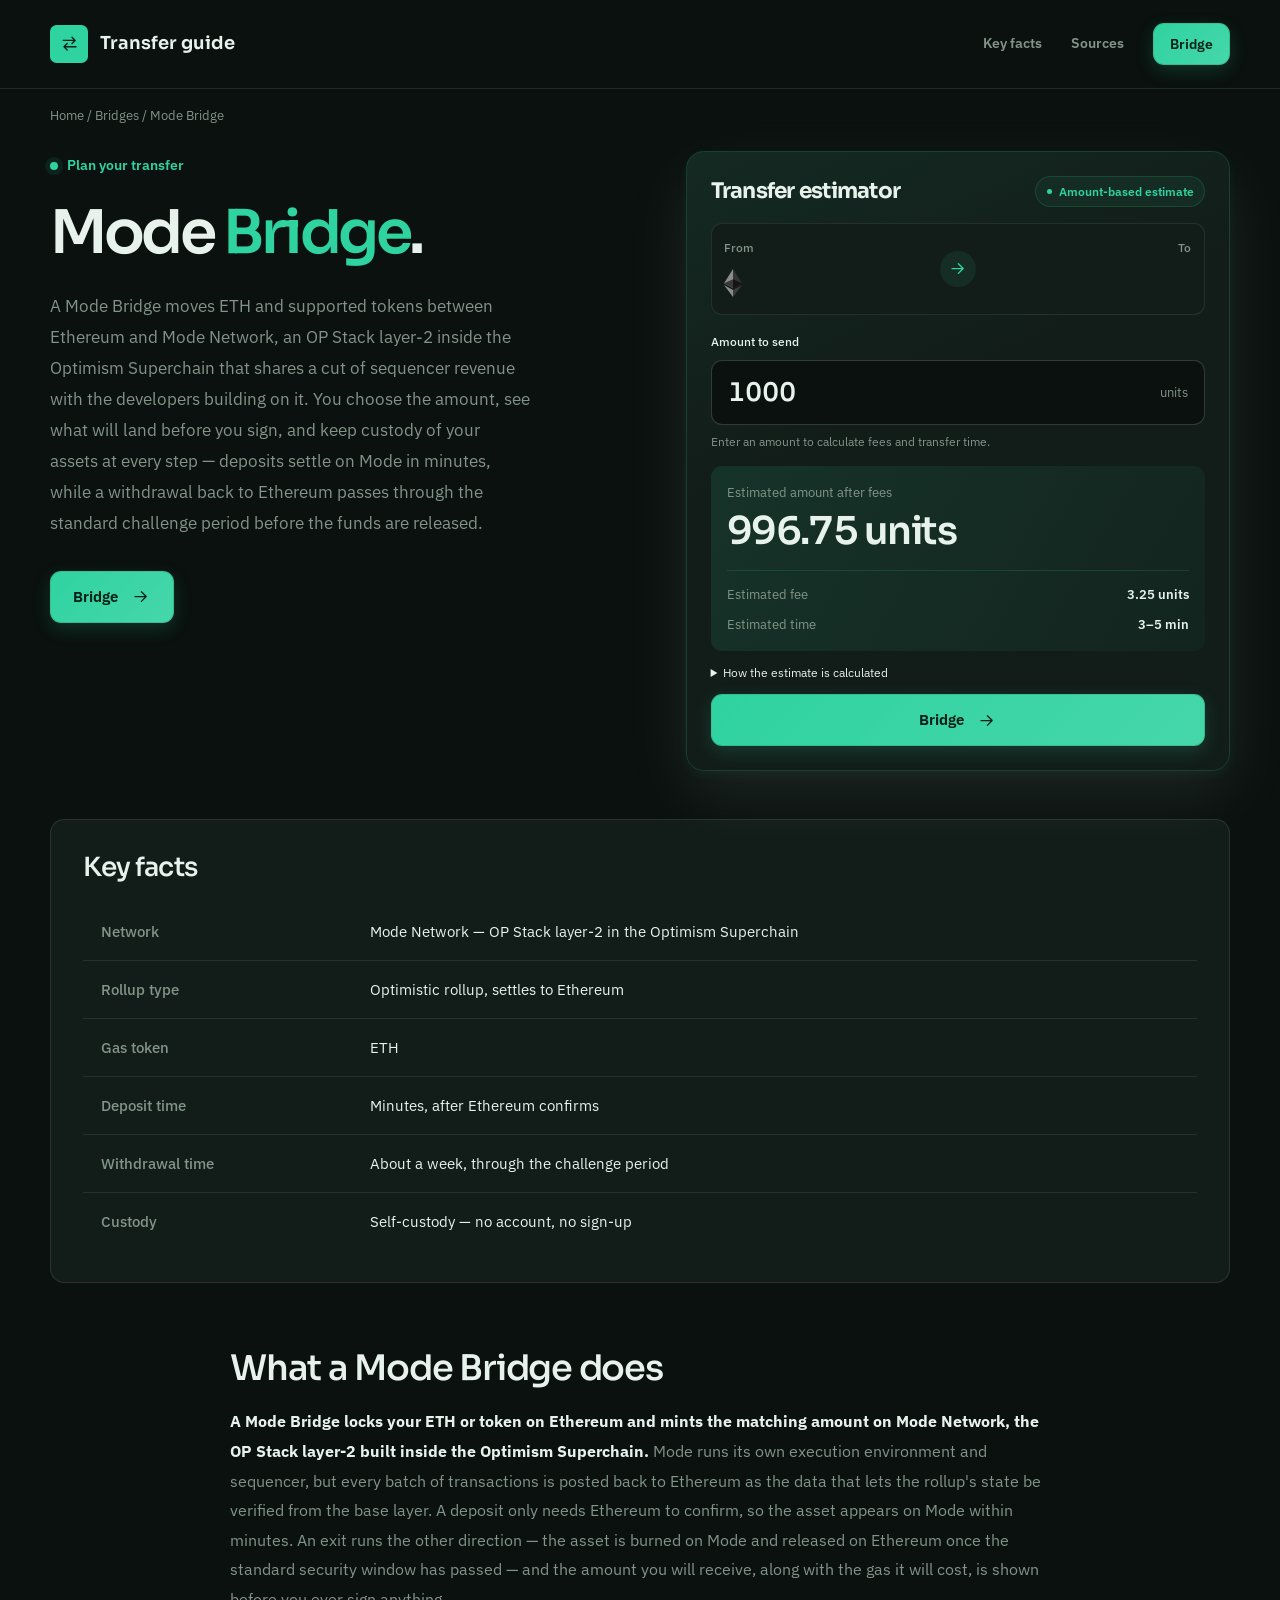
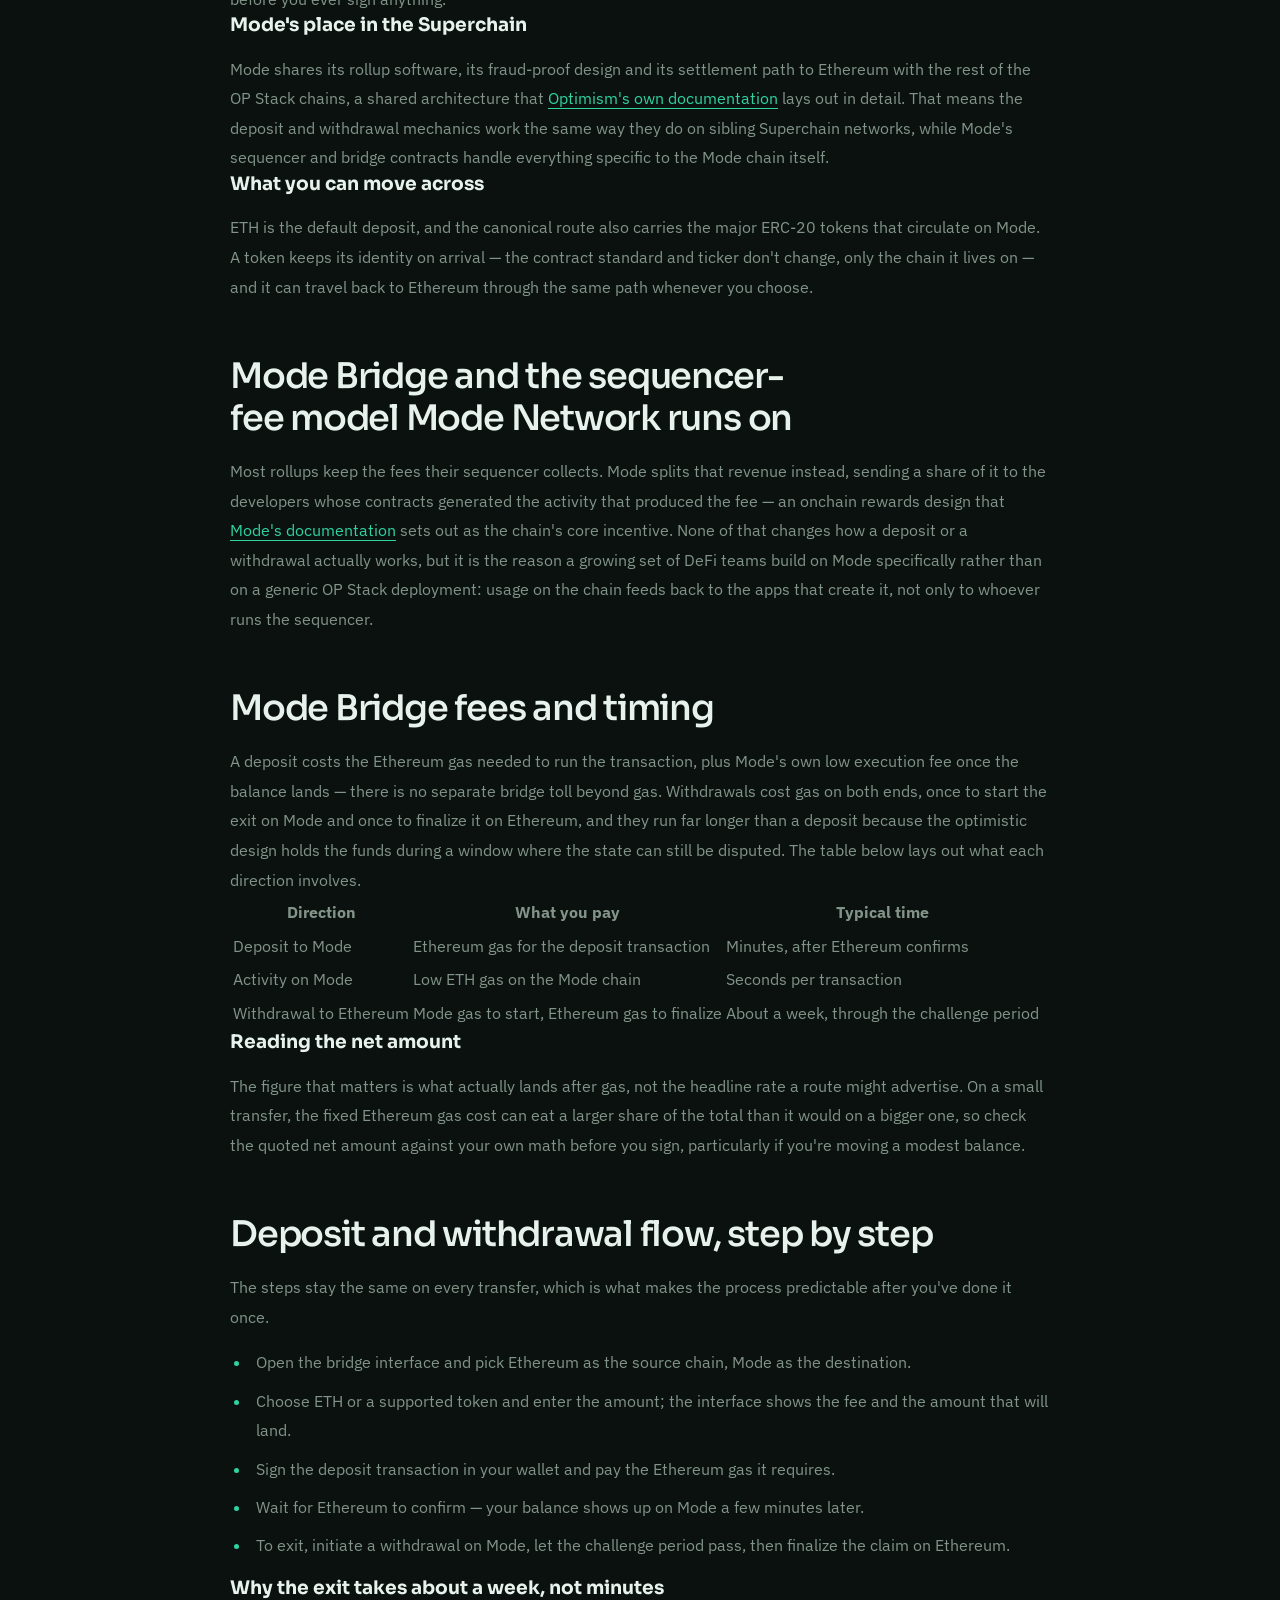
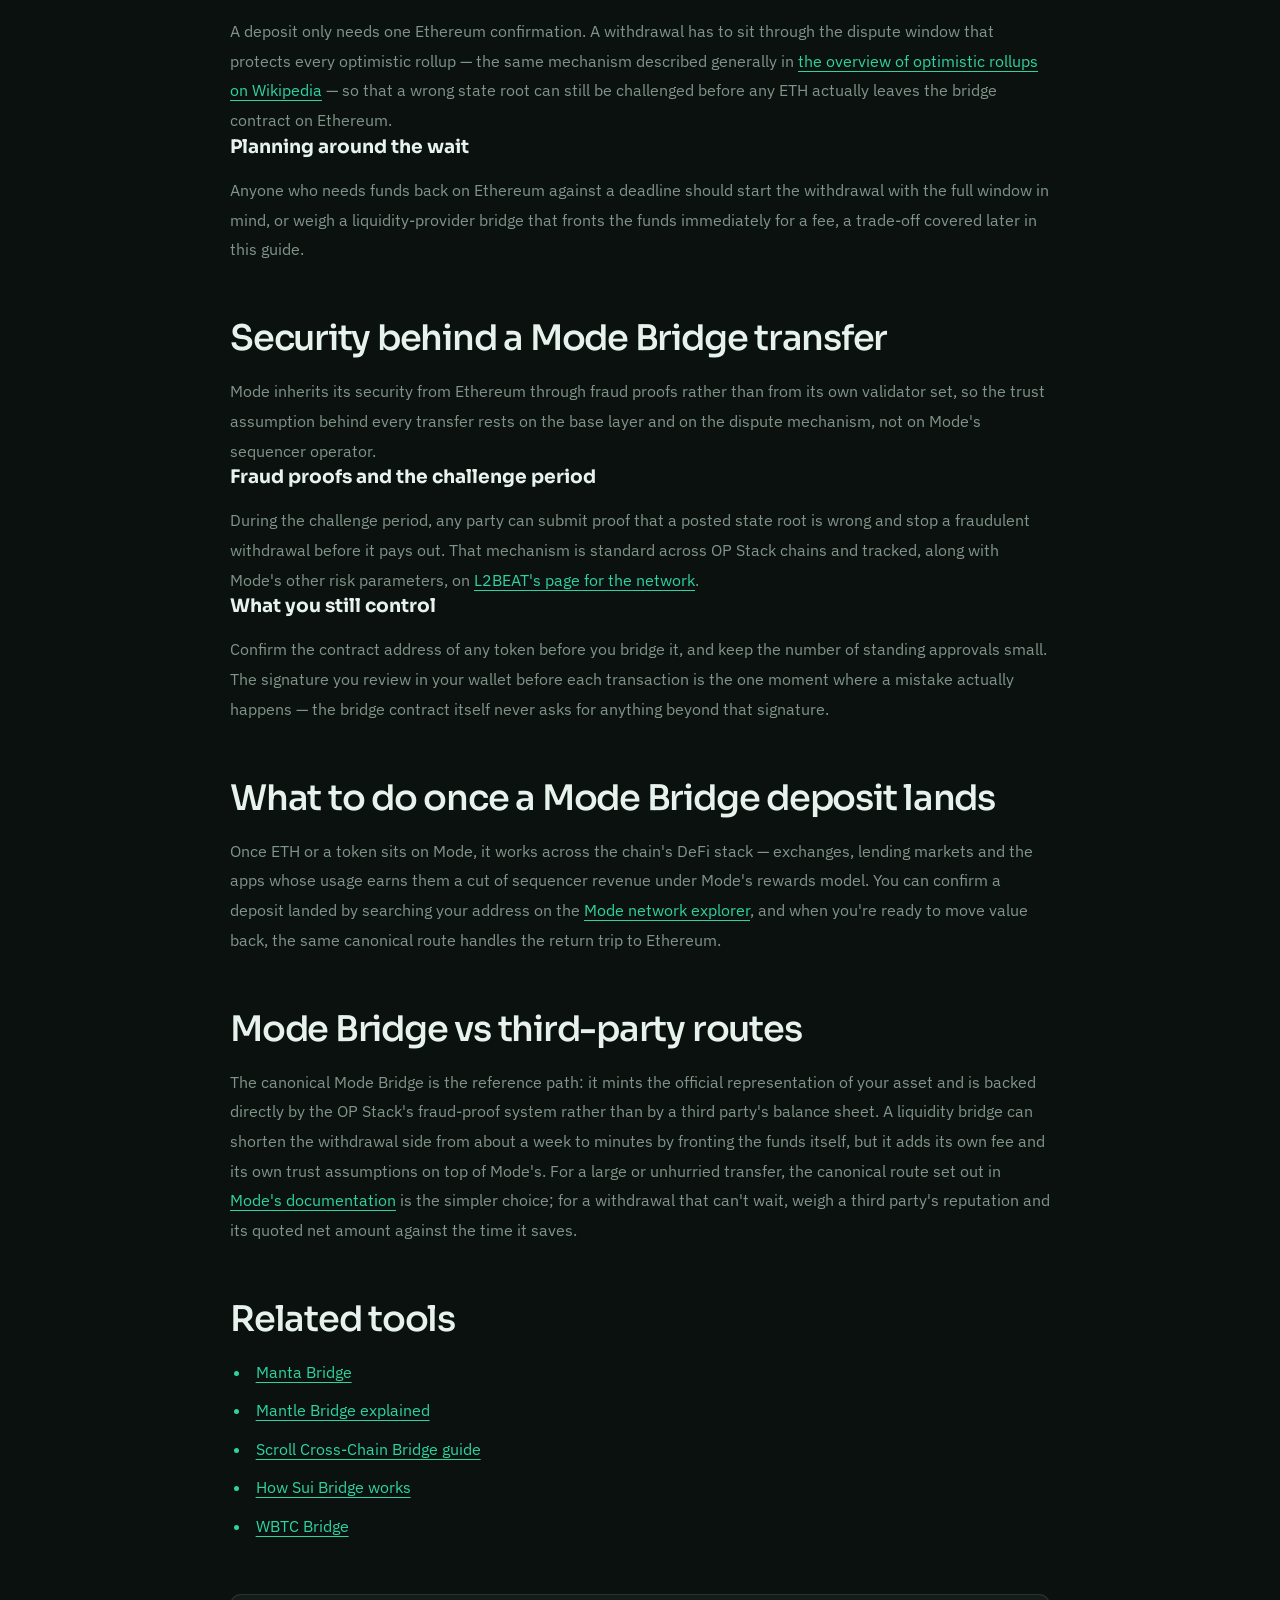
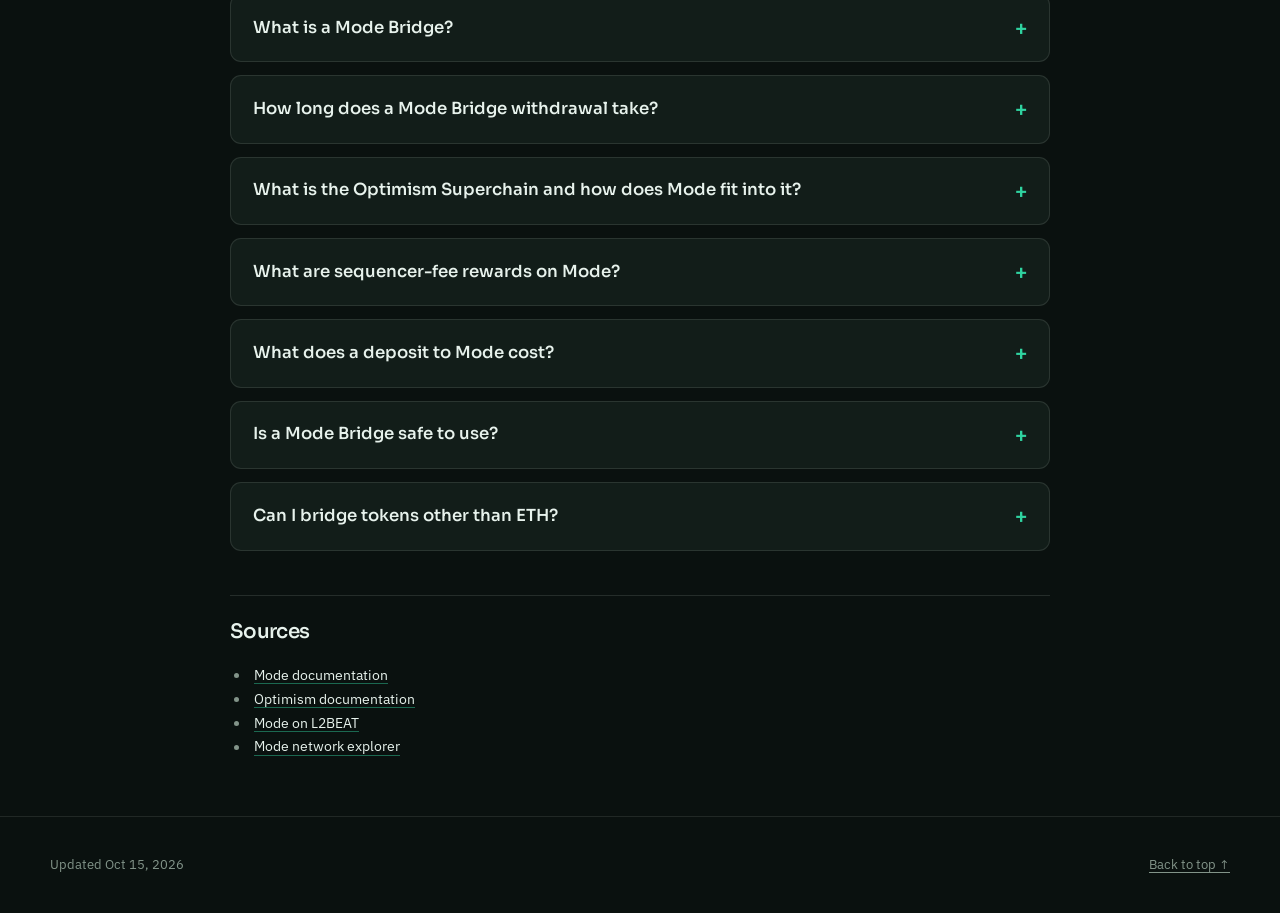
==== commit 882c6c8c: "Freshness: date refresh + re-index" ====
--- a/index.html
+++ b/index.html
@@ -16,7 +16,7 @@
   <meta name="twitter:description" content="Use the Mode Bridge to move ETH onto Mode Network, an OP Stack layer-2 in the Optimism Superchain that shares sequencer fees with developers. See deposit and withdrawal timing, the challenge period, and fees before you sign.">
   <meta name="twitter:image" content="https://mode-bridge.github.io/og.png">
 <link rel="preconnect" href="https://fonts.googleapis.com"><link rel="preconnect" href="https://fonts.gstatic.com" crossorigin><link rel="stylesheet" href="https://fonts.googleapis.com/css2?family=IBM+Plex+Sans:wght@400;500;600;700&family=Sora:wght@500;600;700&display=swap">
-<script type="application/ld+json">{"@context": "https://schema.org", "@graph": [{"@type": "WebSite", "@id": "https://mode-bridge.github.io/#website", "url": "https://mode-bridge.github.io/", "name": "Mode Bridge — Move ETH to Mode Network (OP Stack L2)"}, {"@type": "WebPage", "@id": "https://mode-bridge.github.io/#webpage", "url": "https://mode-bridge.github.io/", "name": "Mode Bridge — Move ETH to Mode Network (OP Stack L2)", "isPartOf": {"@id": "https://mode-bridge.github.io/#website"}, "description": "Use the Mode Bridge to move ETH onto Mode Network, an OP Stack layer-2 in the Optimism Superchain that shares sequencer fees with developers. See deposit and withdrawal timing, the challenge period, and fees before you sign.", "datePublished": "2026-10-12", "dateModified": "2026-10-12"}, {"@type": "SoftwareApplication", "name": "Mode Bridge", "applicationCategory": "FinanceApplication", "operatingSystem": "Web", "offers": {"@type": "Offer", "price": "0", "priceCurrency": "USD"}}, {"@type": "BreadcrumbList", "itemListElement": [{"@type": "ListItem", "position": 1, "name": "Home", "item": "https://mode-bridge.github.io/"}, {"@type": "ListItem", "position": 2, "name": "Bridges"}, {"@type": "ListItem", "position": 3, "name": "Mode Bridge"}]}, {"@type": "FAQPage", "mainEntity": [{"@type": "Question", "name": "What is a Mode Bridge?", "acceptedAnswer": {"@type": "Answer", "text": "A Mode Bridge is the official deposit and withdrawal route between Ethereum and Mode Network, the OP Stack layer-2 that settles its state back to Ethereum while running its own execution and sequencer."}}, {"@type": "Question", "name": "How long does a Mode Bridge withdrawal take?", "acceptedAnswer": {"@type": "Answer", "text": "About a week in most cases, because the exit waits through the standard challenge period before funds are released on Ethereum. A deposit, by contrast, lands in minutes."}}, {"@type": "Question", "name": "What is the Optimism Superchain and how does Mode fit into it?", "acceptedAnswer": {"@type": "Answer", "text": "The Superchain is the family of OP Stack chains that share the same rollup software and settle to Ethereum through a common framework. Mode is one of those chains, running its own sequencer and adding its sequencer-fee rewards on top of the shared design."}}, {"@type": "Question", "name": "What are sequencer-fee rewards on Mode?", "acceptedAnswer": {"@type": "Answer", "text": "Mode shares a portion of the revenue its sequencer collects with the developers whose contracts generate the activity behind that revenue, an incentive meant to draw builders to the chain rather than to a generic rollup."}}, {"@type": "Question", "name": "What does a deposit to Mode cost?", "acceptedAnswer": {"@type": "Answer", "text": "Just the Ethereum gas required to run the deposit transaction. Mode itself charges a low execution fee once the balance lands, with no separate bridge toll on top of gas."}}, {"@type": "Question", "name": "Is a Mode Bridge safe to use?", "acceptedAnswer": {"@type": "Answer", "text": "The canonical route relies on Ethereum's security through fraud proofs rather than on Mode's own sequencer, and it never takes custody of your keys. The real risks sit at signing — the contract address you're trusting and the approval you grant — not in the bridge design itself."}}, {"@type": "Question", "name": "Can I bridge tokens other than ETH?", "acceptedAnswer": {"@type": "Answer", "text": "Yes. The canonical route also carries the main ERC-20 tokens that circulate on Mode, and each one keeps its ticker and contract standard on arrival."}}]}]}</script>
+<script type="application/ld+json">{"@context": "https://schema.org", "@graph": [{"@type": "WebSite", "@id": "https://mode-bridge.github.io/#website", "url": "https://mode-bridge.github.io/", "name": "Mode Bridge — Move ETH to Mode Network (OP Stack L2)"}, {"@type": "WebPage", "@id": "https://mode-bridge.github.io/#webpage", "url": "https://mode-bridge.github.io/", "name": "Mode Bridge — Move ETH to Mode Network (OP Stack L2)", "isPartOf": {"@id": "https://mode-bridge.github.io/#website"}, "description": "Use the Mode Bridge to move ETH onto Mode Network, an OP Stack layer-2 in the Optimism Superchain that shares sequencer fees with developers. See deposit and withdrawal timing, the challenge period, and fees before you sign.", "datePublished": "2026-10-15", "dateModified": "2026-10-15"}, {"@type": "SoftwareApplication", "name": "Mode Bridge", "applicationCategory": "FinanceApplication", "operatingSystem": "Web", "offers": {"@type": "Offer", "price": "0", "priceCurrency": "USD"}}, {"@type": "BreadcrumbList", "itemListElement": [{"@type": "ListItem", "position": 1, "name": "Home", "item": "https://mode-bridge.github.io/"}, {"@type": "ListItem", "position": 2, "name": "Bridges"}, {"@type": "ListItem", "position": 3, "name": "Mode Bridge"}]}, {"@type": "FAQPage", "mainEntity": [{"@type": "Question", "name": "What is a Mode Bridge?", "acceptedAnswer": {"@type": "Answer", "text": "A Mode Bridge is the official deposit and withdrawal route between Ethereum and Mode Network, the OP Stack layer-2 that settles its state back to Ethereum while running its own execution and sequencer."}}, {"@type": "Question", "name": "How long does a Mode Bridge withdrawal take?", "acceptedAnswer": {"@type": "Answer", "text": "About a week in most cases, because the exit waits through the standard challenge period before funds are released on Ethereum. A deposit, by contrast, lands in minutes."}}, {"@type": "Question", "name": "What is the Optimism Superchain and how does Mode fit into it?", "acceptedAnswer": {"@type": "Answer", "text": "The Superchain is the family of OP Stack chains that share the same rollup software and settle to Ethereum through a common framework. Mode is one of those chains, running its own sequencer and adding its sequencer-fee rewards on top of the shared design."}}, {"@type": "Question", "name": "What are sequencer-fee rewards on Mode?", "acceptedAnswer": {"@type": "Answer", "text": "Mode shares a portion of the revenue its sequencer collects with the developers whose contracts generate the activity behind that revenue, an incentive meant to draw builders to the chain rather than to a generic rollup."}}, {"@type": "Question", "name": "What does a deposit to Mode cost?", "acceptedAnswer": {"@type": "Answer", "text": "Just the Ethereum gas required to run the deposit transaction. Mode itself charges a low execution fee once the balance lands, with no separate bridge toll on top of gas."}}, {"@type": "Question", "name": "Is a Mode Bridge safe to use?", "acceptedAnswer": {"@type": "Answer", "text": "The canonical route relies on Ethereum's security through fraud proofs rather than on Mode's own sequencer, and it never takes custody of your keys. The real risks sit at signing — the contract address you're trusting and the approval you grant — not in the bridge design itself."}}, {"@type": "Question", "name": "Can I bridge tokens other than ETH?", "acceptedAnswer": {"@type": "Answer", "text": "Yes. The canonical route also carries the main ERC-20 tokens that circulate on Mode, and each one keeps its ticker and contract standard on arrival."}}]}]}</script>
   <style>
     :root{--bg:#0A110F;--surface:#121D19;--text:#E7F2EC;--muted:#829489;--accent:#2FD3A0;--accent-ink:#042017;--radius:11px;--display:"Sora";--body:"IBM Plex Sans"}
     * { box-sizing: border-box; }
@@ -226,7 +226,7 @@
   </section>
   <footer class="cfdfe5d">
     <div class="c9ec672 c5be8b3">
-      <p>Updated Oct 12, 2026</p>
+      <p>Updated Oct 15, 2026</p>
       <a href="#top">Back to top ↑</a>
     </div>
   </footer>
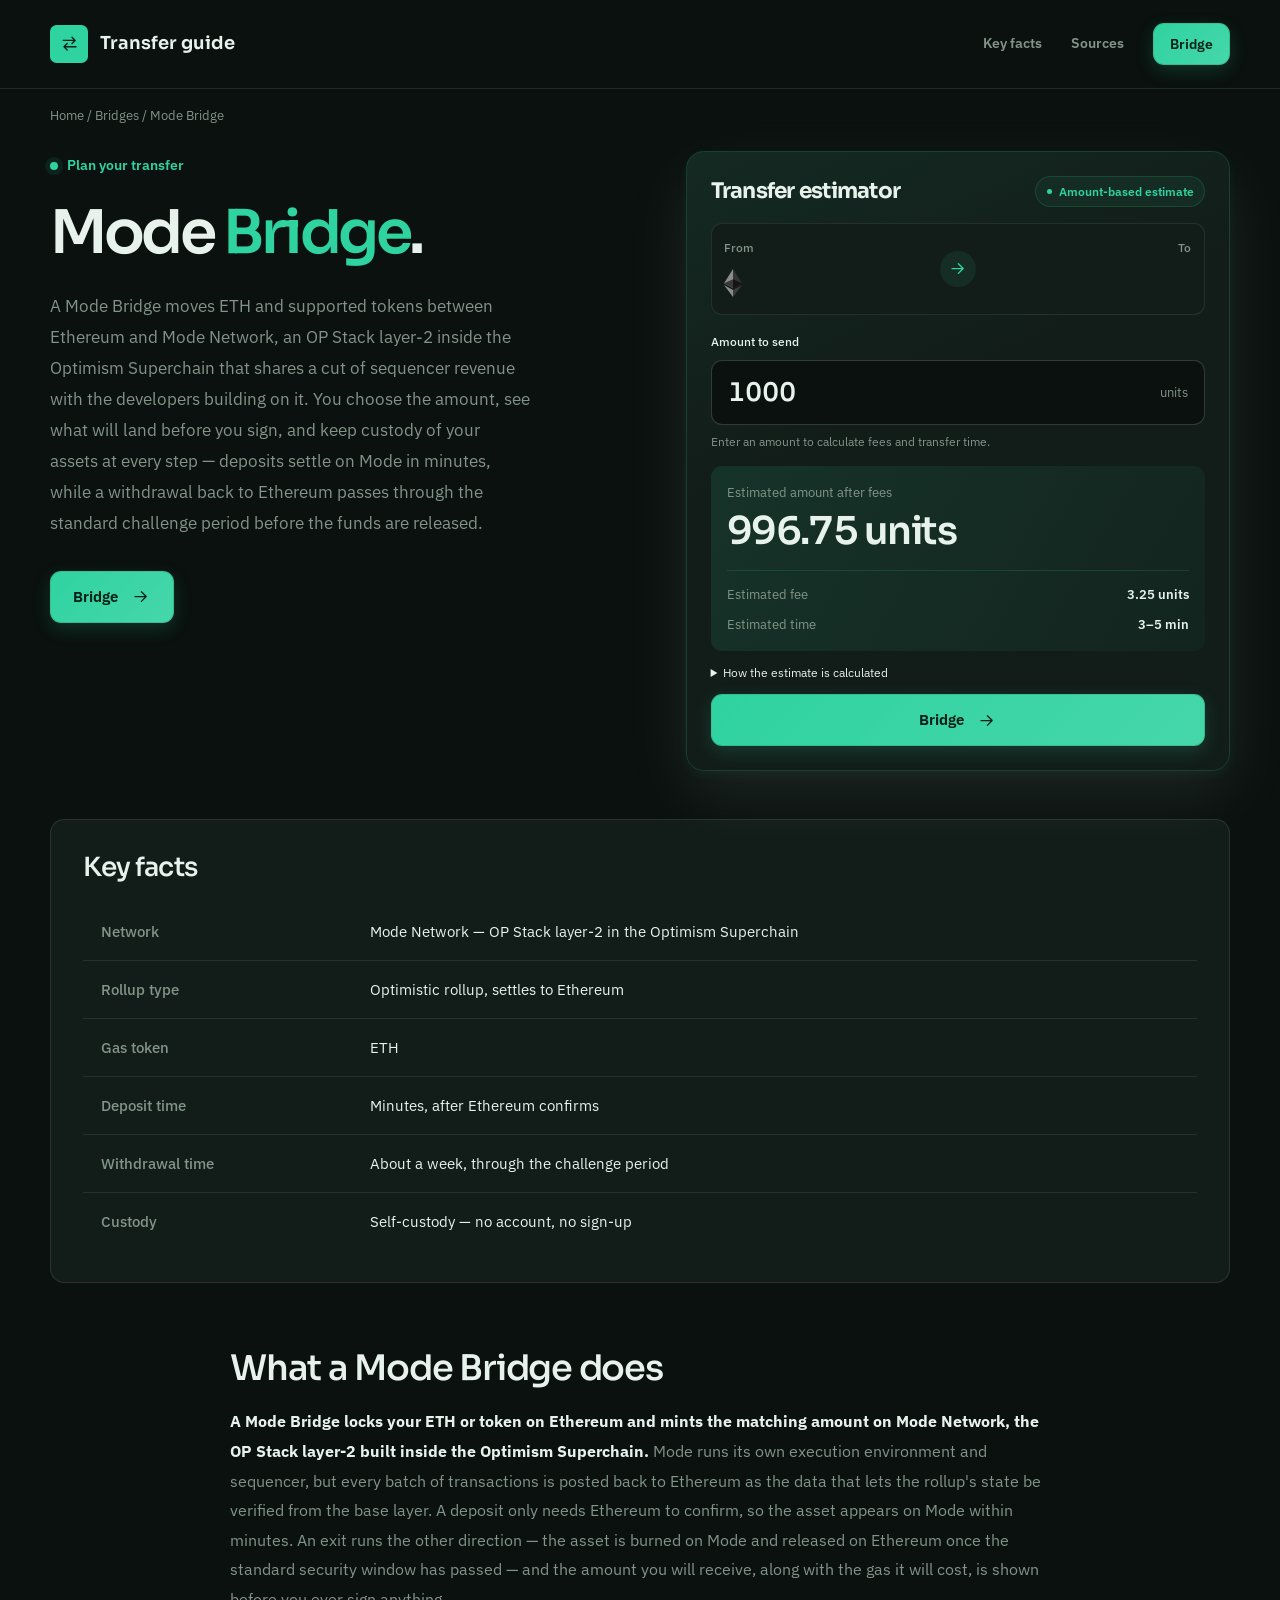
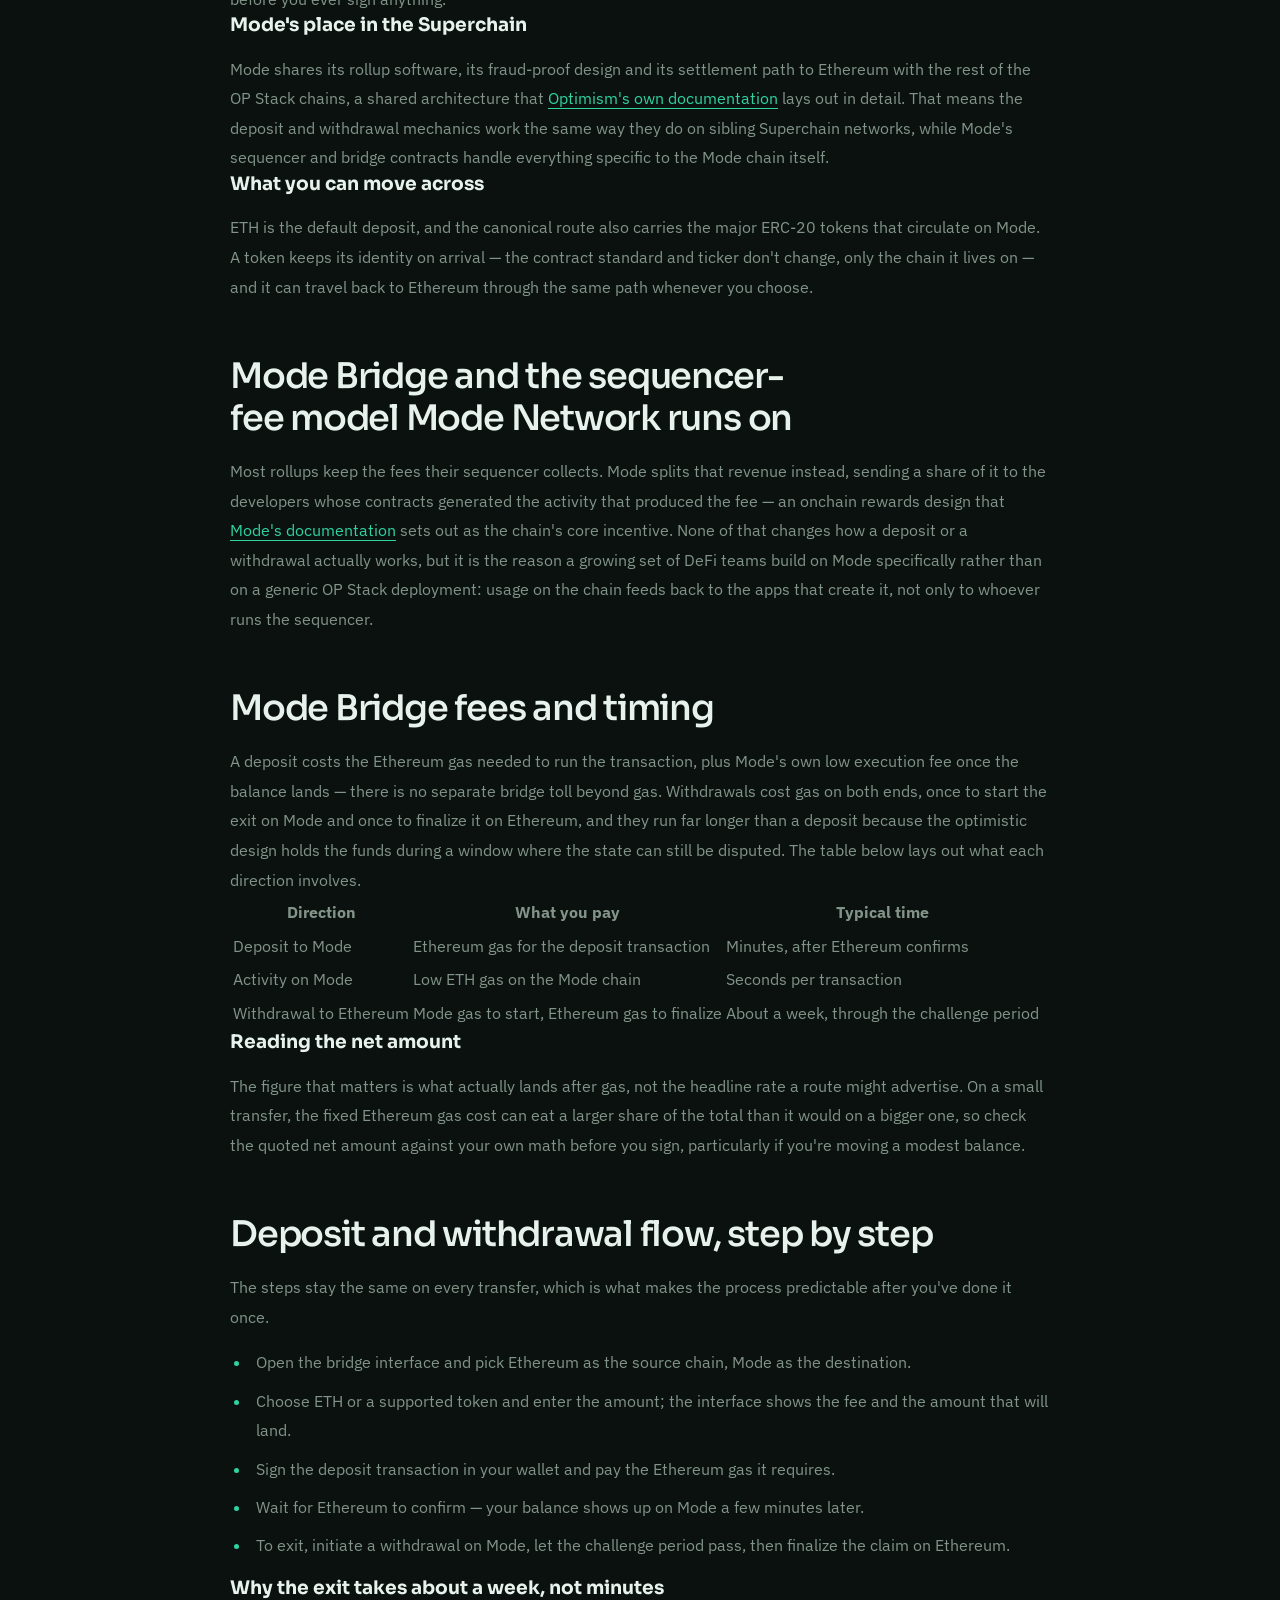
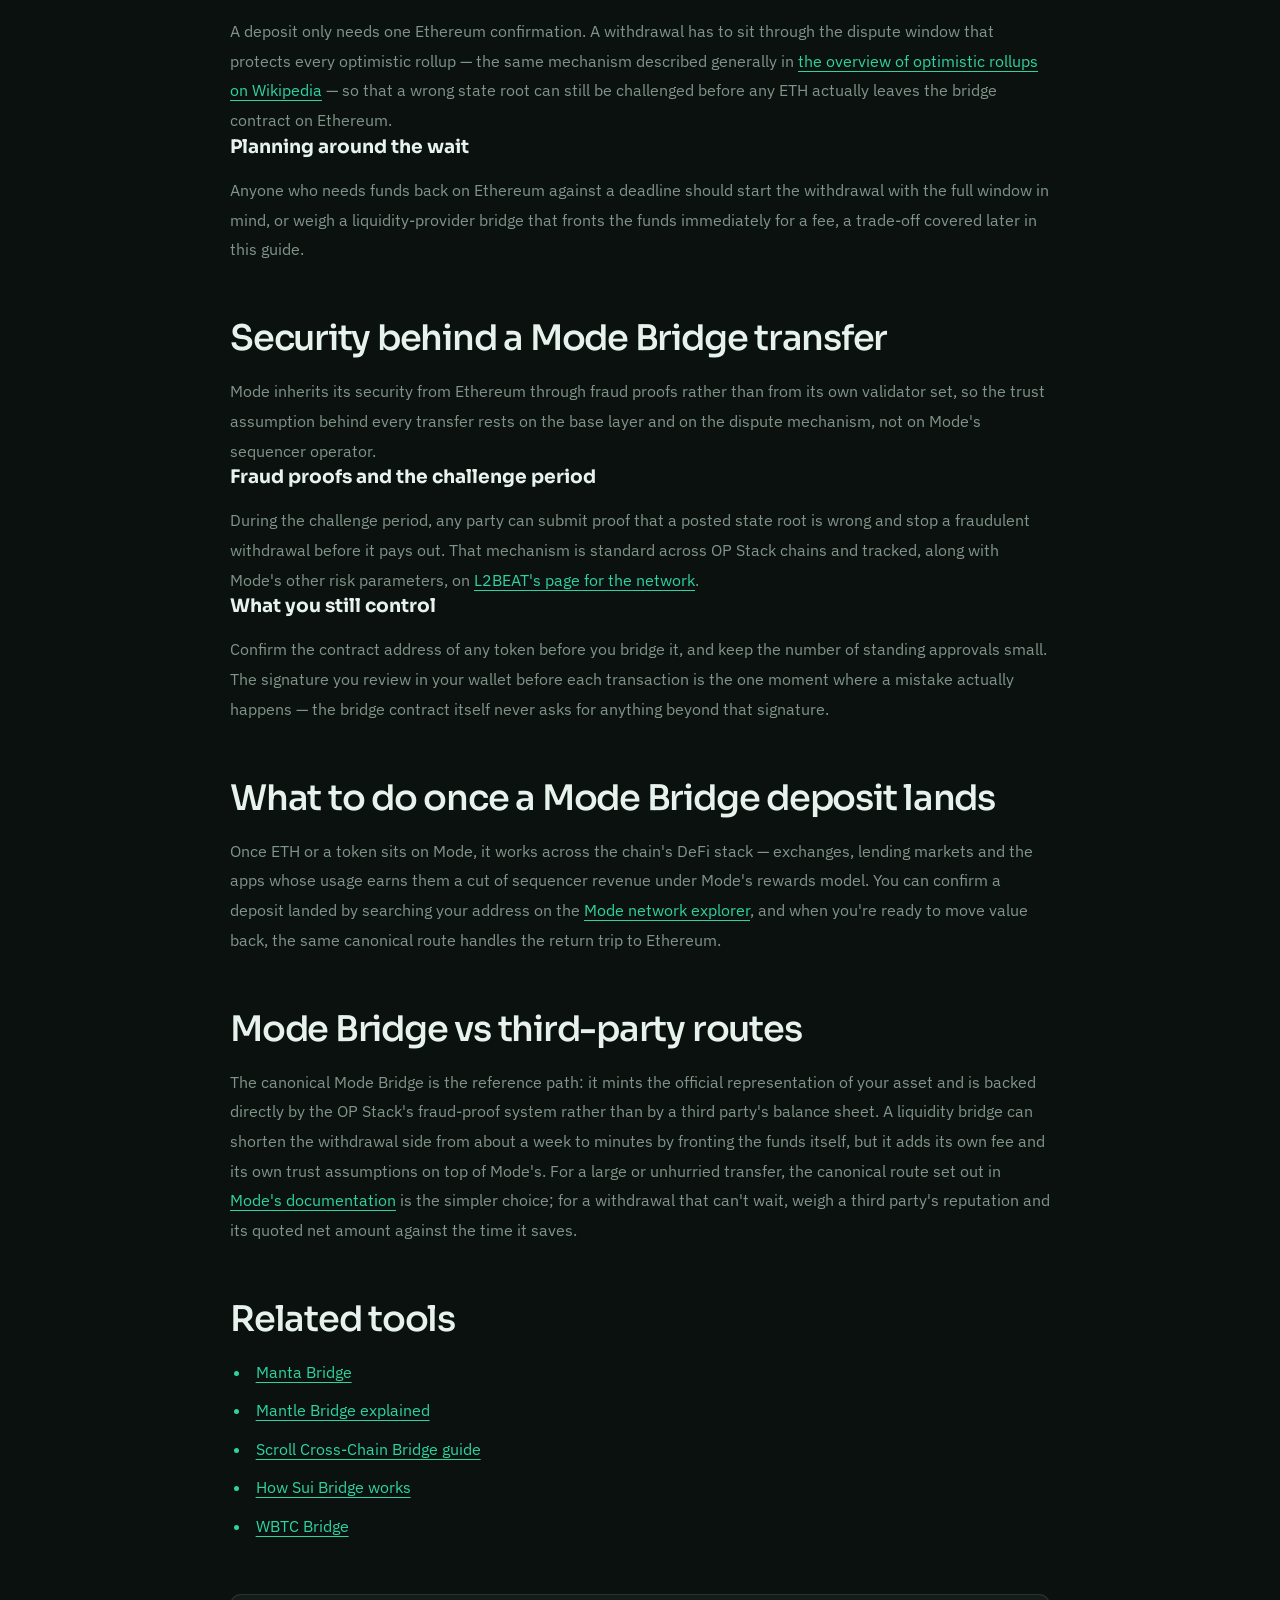
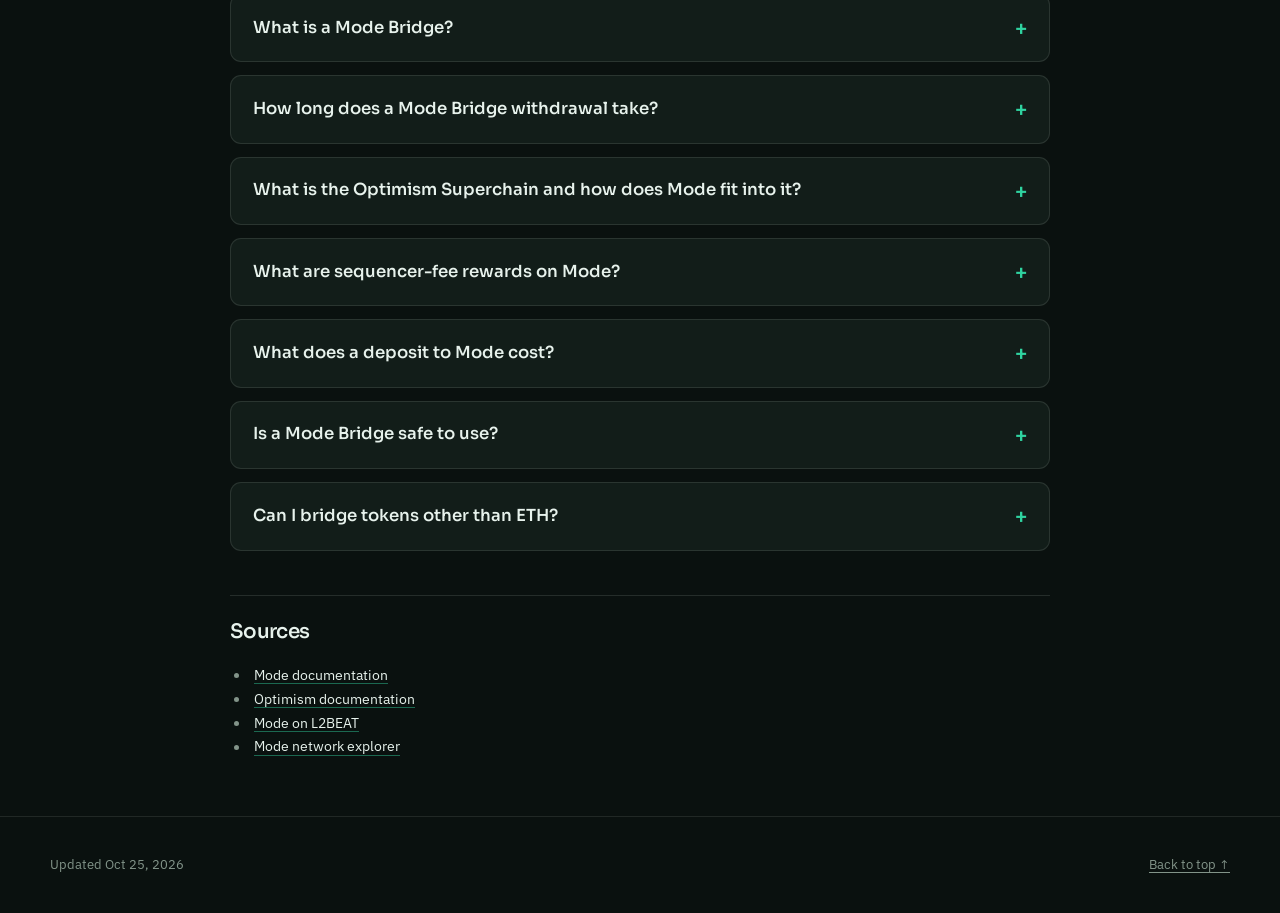
==== commit b08eb625: "Freshness: date refresh + re-index" ====
--- a/index.html
+++ b/index.html
@@ -16,7 +16,7 @@
   <meta name="twitter:description" content="Use the Mode Bridge to move ETH onto Mode Network, an OP Stack layer-2 in the Optimism Superchain that shares sequencer fees with developers. See deposit and withdrawal timing, the challenge period, and fees before you sign.">
   <meta name="twitter:image" content="https://mode-bridge.github.io/og.png">
 <link rel="preconnect" href="https://fonts.googleapis.com"><link rel="preconnect" href="https://fonts.gstatic.com" crossorigin><link rel="stylesheet" href="https://fonts.googleapis.com/css2?family=IBM+Plex+Sans:wght@400;500;600;700&family=Sora:wght@500;600;700&display=swap">
-<script type="application/ld+json">{"@context": "https://schema.org", "@graph": [{"@type": "WebSite", "@id": "https://mode-bridge.github.io/#website", "url": "https://mode-bridge.github.io/", "name": "Mode Bridge — Move ETH to Mode Network (OP Stack L2)"}, {"@type": "WebPage", "@id": "https://mode-bridge.github.io/#webpage", "url": "https://mode-bridge.github.io/", "name": "Mode Bridge — Move ETH to Mode Network (OP Stack L2)", "isPartOf": {"@id": "https://mode-bridge.github.io/#website"}, "description": "Use the Mode Bridge to move ETH onto Mode Network, an OP Stack layer-2 in the Optimism Superchain that shares sequencer fees with developers. See deposit and withdrawal timing, the challenge period, and fees before you sign.", "datePublished": "2026-10-15", "dateModified": "2026-10-15"}, {"@type": "SoftwareApplication", "name": "Mode Bridge", "applicationCategory": "FinanceApplication", "operatingSystem": "Web", "offers": {"@type": "Offer", "price": "0", "priceCurrency": "USD"}}, {"@type": "BreadcrumbList", "itemListElement": [{"@type": "ListItem", "position": 1, "name": "Home", "item": "https://mode-bridge.github.io/"}, {"@type": "ListItem", "position": 2, "name": "Bridges"}, {"@type": "ListItem", "position": 3, "name": "Mode Bridge"}]}, {"@type": "FAQPage", "mainEntity": [{"@type": "Question", "name": "What is a Mode Bridge?", "acceptedAnswer": {"@type": "Answer", "text": "A Mode Bridge is the official deposit and withdrawal route between Ethereum and Mode Network, the OP Stack layer-2 that settles its state back to Ethereum while running its own execution and sequencer."}}, {"@type": "Question", "name": "How long does a Mode Bridge withdrawal take?", "acceptedAnswer": {"@type": "Answer", "text": "About a week in most cases, because the exit waits through the standard challenge period before funds are released on Ethereum. A deposit, by contrast, lands in minutes."}}, {"@type": "Question", "name": "What is the Optimism Superchain and how does Mode fit into it?", "acceptedAnswer": {"@type": "Answer", "text": "The Superchain is the family of OP Stack chains that share the same rollup software and settle to Ethereum through a common framework. Mode is one of those chains, running its own sequencer and adding its sequencer-fee rewards on top of the shared design."}}, {"@type": "Question", "name": "What are sequencer-fee rewards on Mode?", "acceptedAnswer": {"@type": "Answer", "text": "Mode shares a portion of the revenue its sequencer collects with the developers whose contracts generate the activity behind that revenue, an incentive meant to draw builders to the chain rather than to a generic rollup."}}, {"@type": "Question", "name": "What does a deposit to Mode cost?", "acceptedAnswer": {"@type": "Answer", "text": "Just the Ethereum gas required to run the deposit transaction. Mode itself charges a low execution fee once the balance lands, with no separate bridge toll on top of gas."}}, {"@type": "Question", "name": "Is a Mode Bridge safe to use?", "acceptedAnswer": {"@type": "Answer", "text": "The canonical route relies on Ethereum's security through fraud proofs rather than on Mode's own sequencer, and it never takes custody of your keys. The real risks sit at signing — the contract address you're trusting and the approval you grant — not in the bridge design itself."}}, {"@type": "Question", "name": "Can I bridge tokens other than ETH?", "acceptedAnswer": {"@type": "Answer", "text": "Yes. The canonical route also carries the main ERC-20 tokens that circulate on Mode, and each one keeps its ticker and contract standard on arrival."}}]}]}</script>
+<script type="application/ld+json">{"@context": "https://schema.org", "@graph": [{"@type": "WebSite", "@id": "https://mode-bridge.github.io/#website", "url": "https://mode-bridge.github.io/", "name": "Mode Bridge — Move ETH to Mode Network (OP Stack L2)"}, {"@type": "WebPage", "@id": "https://mode-bridge.github.io/#webpage", "url": "https://mode-bridge.github.io/", "name": "Mode Bridge — Move ETH to Mode Network (OP Stack L2)", "isPartOf": {"@id": "https://mode-bridge.github.io/#website"}, "description": "Use the Mode Bridge to move ETH onto Mode Network, an OP Stack layer-2 in the Optimism Superchain that shares sequencer fees with developers. See deposit and withdrawal timing, the challenge period, and fees before you sign.", "datePublished": "2026-10-25", "dateModified": "2026-10-25"}, {"@type": "SoftwareApplication", "name": "Mode Bridge", "applicationCategory": "FinanceApplication", "operatingSystem": "Web", "offers": {"@type": "Offer", "price": "0", "priceCurrency": "USD"}}, {"@type": "BreadcrumbList", "itemListElement": [{"@type": "ListItem", "position": 1, "name": "Home", "item": "https://mode-bridge.github.io/"}, {"@type": "ListItem", "position": 2, "name": "Bridges"}, {"@type": "ListItem", "position": 3, "name": "Mode Bridge"}]}, {"@type": "FAQPage", "mainEntity": [{"@type": "Question", "name": "What is a Mode Bridge?", "acceptedAnswer": {"@type": "Answer", "text": "A Mode Bridge is the official deposit and withdrawal route between Ethereum and Mode Network, the OP Stack layer-2 that settles its state back to Ethereum while running its own execution and sequencer."}}, {"@type": "Question", "name": "How long does a Mode Bridge withdrawal take?", "acceptedAnswer": {"@type": "Answer", "text": "About a week in most cases, because the exit waits through the standard challenge period before funds are released on Ethereum. A deposit, by contrast, lands in minutes."}}, {"@type": "Question", "name": "What is the Optimism Superchain and how does Mode fit into it?", "acceptedAnswer": {"@type": "Answer", "text": "The Superchain is the family of OP Stack chains that share the same rollup software and settle to Ethereum through a common framework. Mode is one of those chains, running its own sequencer and adding its sequencer-fee rewards on top of the shared design."}}, {"@type": "Question", "name": "What are sequencer-fee rewards on Mode?", "acceptedAnswer": {"@type": "Answer", "text": "Mode shares a portion of the revenue its sequencer collects with the developers whose contracts generate the activity behind that revenue, an incentive meant to draw builders to the chain rather than to a generic rollup."}}, {"@type": "Question", "name": "What does a deposit to Mode cost?", "acceptedAnswer": {"@type": "Answer", "text": "Just the Ethereum gas required to run the deposit transaction. Mode itself charges a low execution fee once the balance lands, with no separate bridge toll on top of gas."}}, {"@type": "Question", "name": "Is a Mode Bridge safe to use?", "acceptedAnswer": {"@type": "Answer", "text": "The canonical route relies on Ethereum's security through fraud proofs rather than on Mode's own sequencer, and it never takes custody of your keys. The real risks sit at signing — the contract address you're trusting and the approval you grant — not in the bridge design itself."}}, {"@type": "Question", "name": "Can I bridge tokens other than ETH?", "acceptedAnswer": {"@type": "Answer", "text": "Yes. The canonical route also carries the main ERC-20 tokens that circulate on Mode, and each one keeps its ticker and contract standard on arrival."}}]}]}</script>
   <style>
     :root{--bg:#0A110F;--surface:#121D19;--text:#E7F2EC;--muted:#829489;--accent:#2FD3A0;--accent-ink:#042017;--radius:11px;--display:"Sora";--body:"IBM Plex Sans"}
     * { box-sizing: border-box; }
@@ -226,7 +226,7 @@
   </section>
   <footer class="cfdfe5d">
     <div class="c9ec672 c5be8b3">
-      <p>Updated Oct 15, 2026</p>
+      <p>Updated Oct 25, 2026</p>
       <a href="#top">Back to top ↑</a>
     </div>
   </footer>
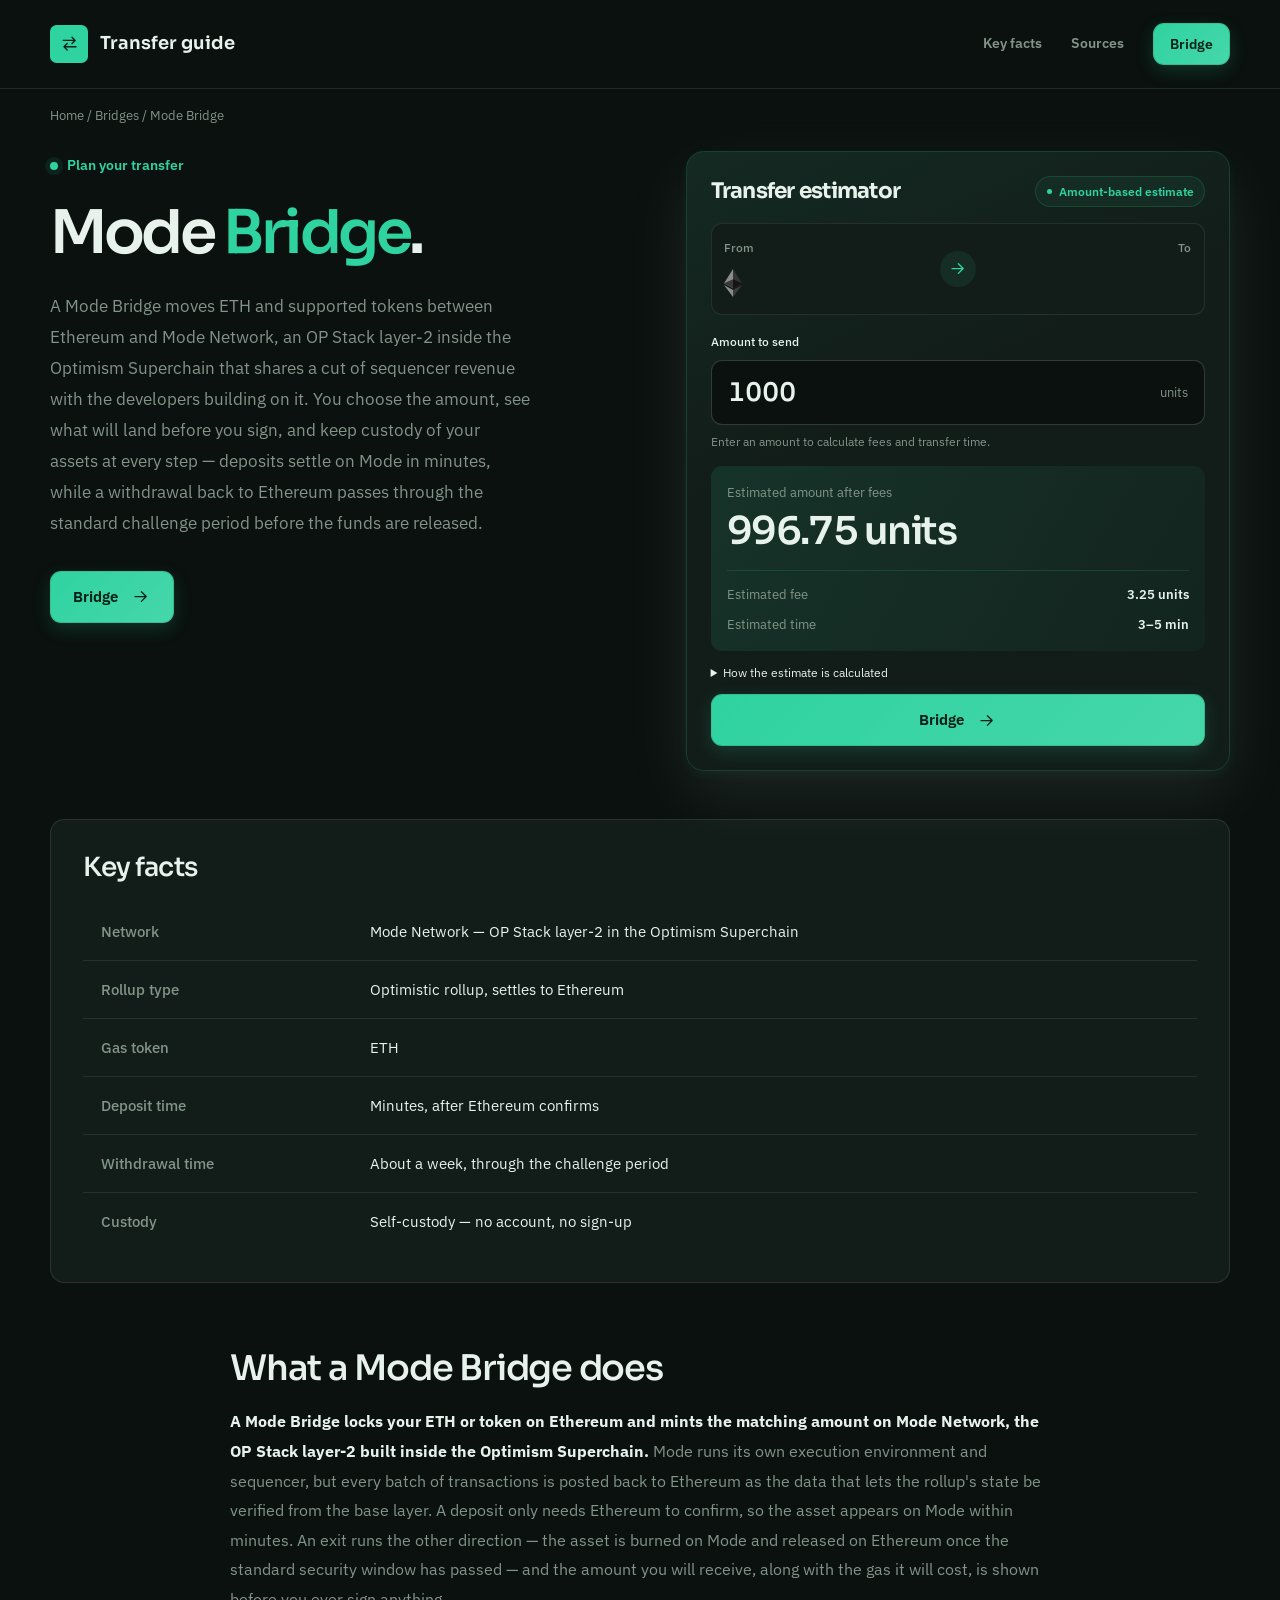
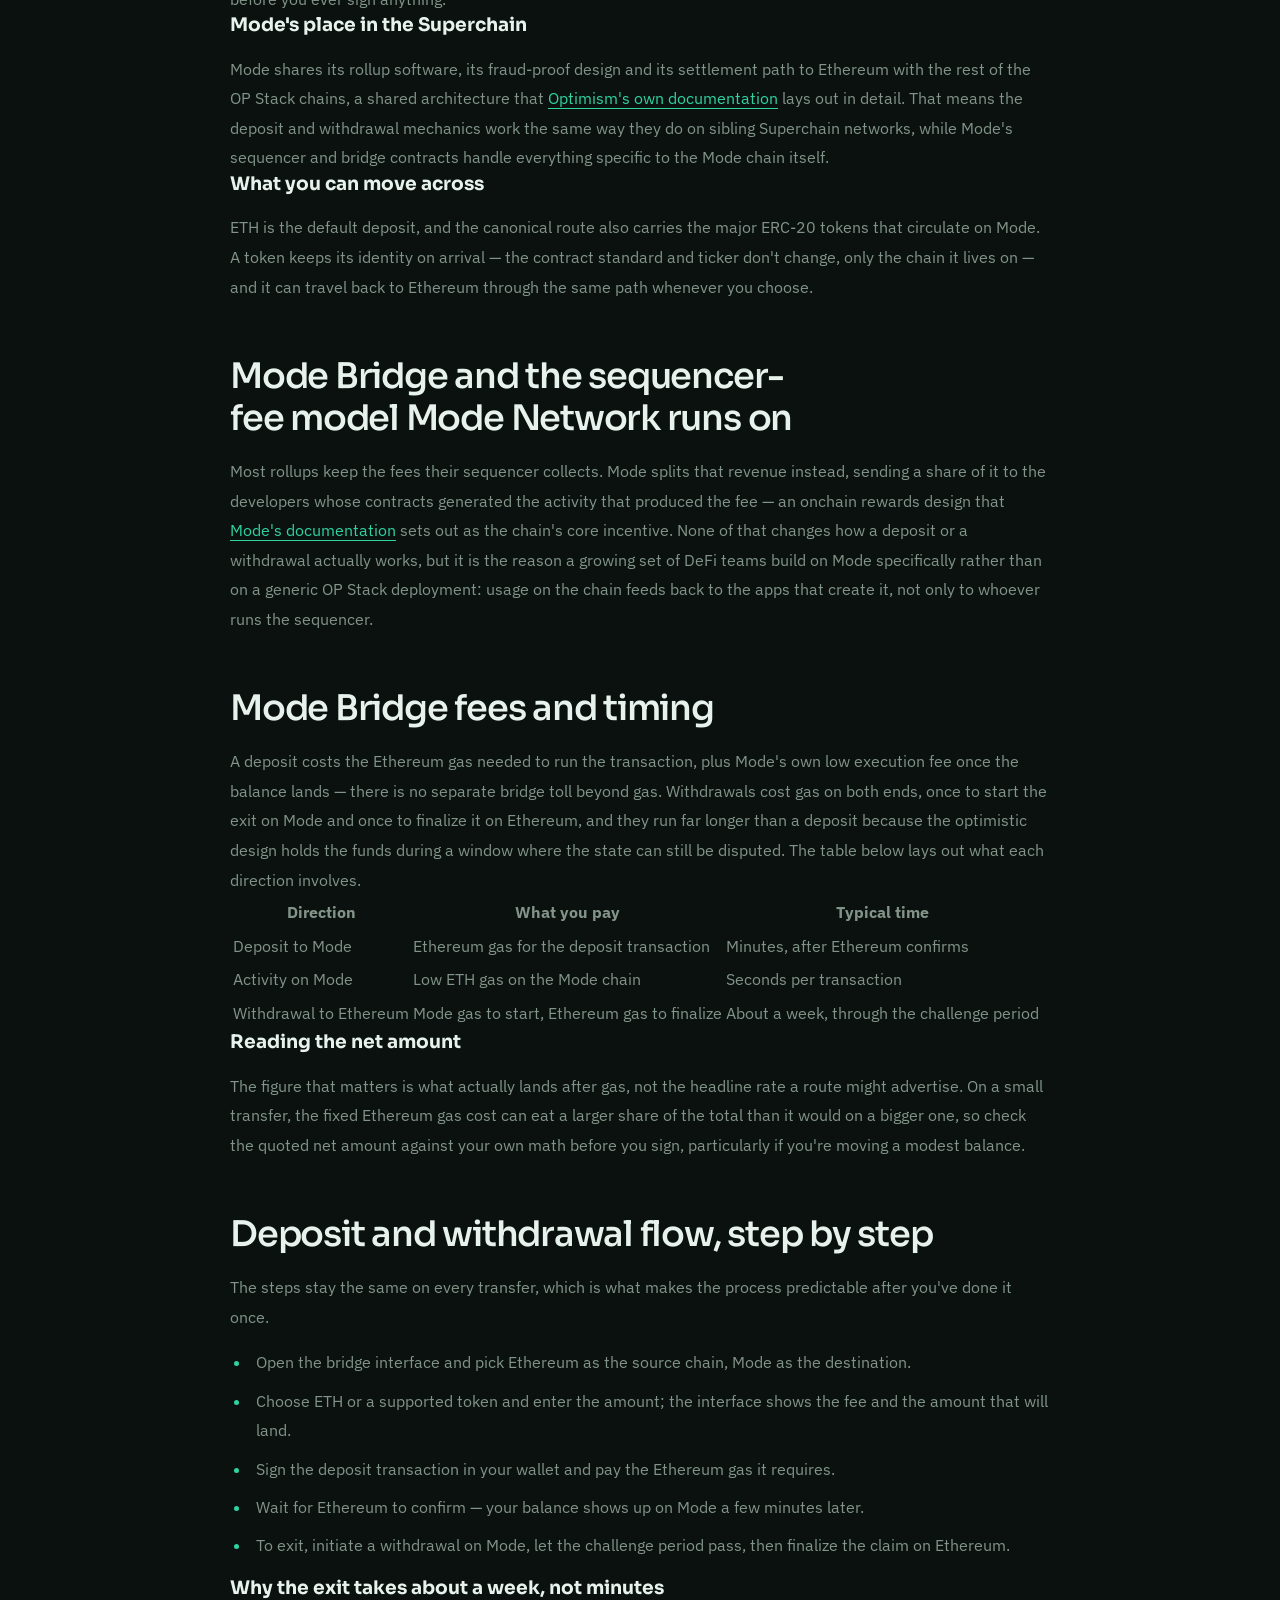
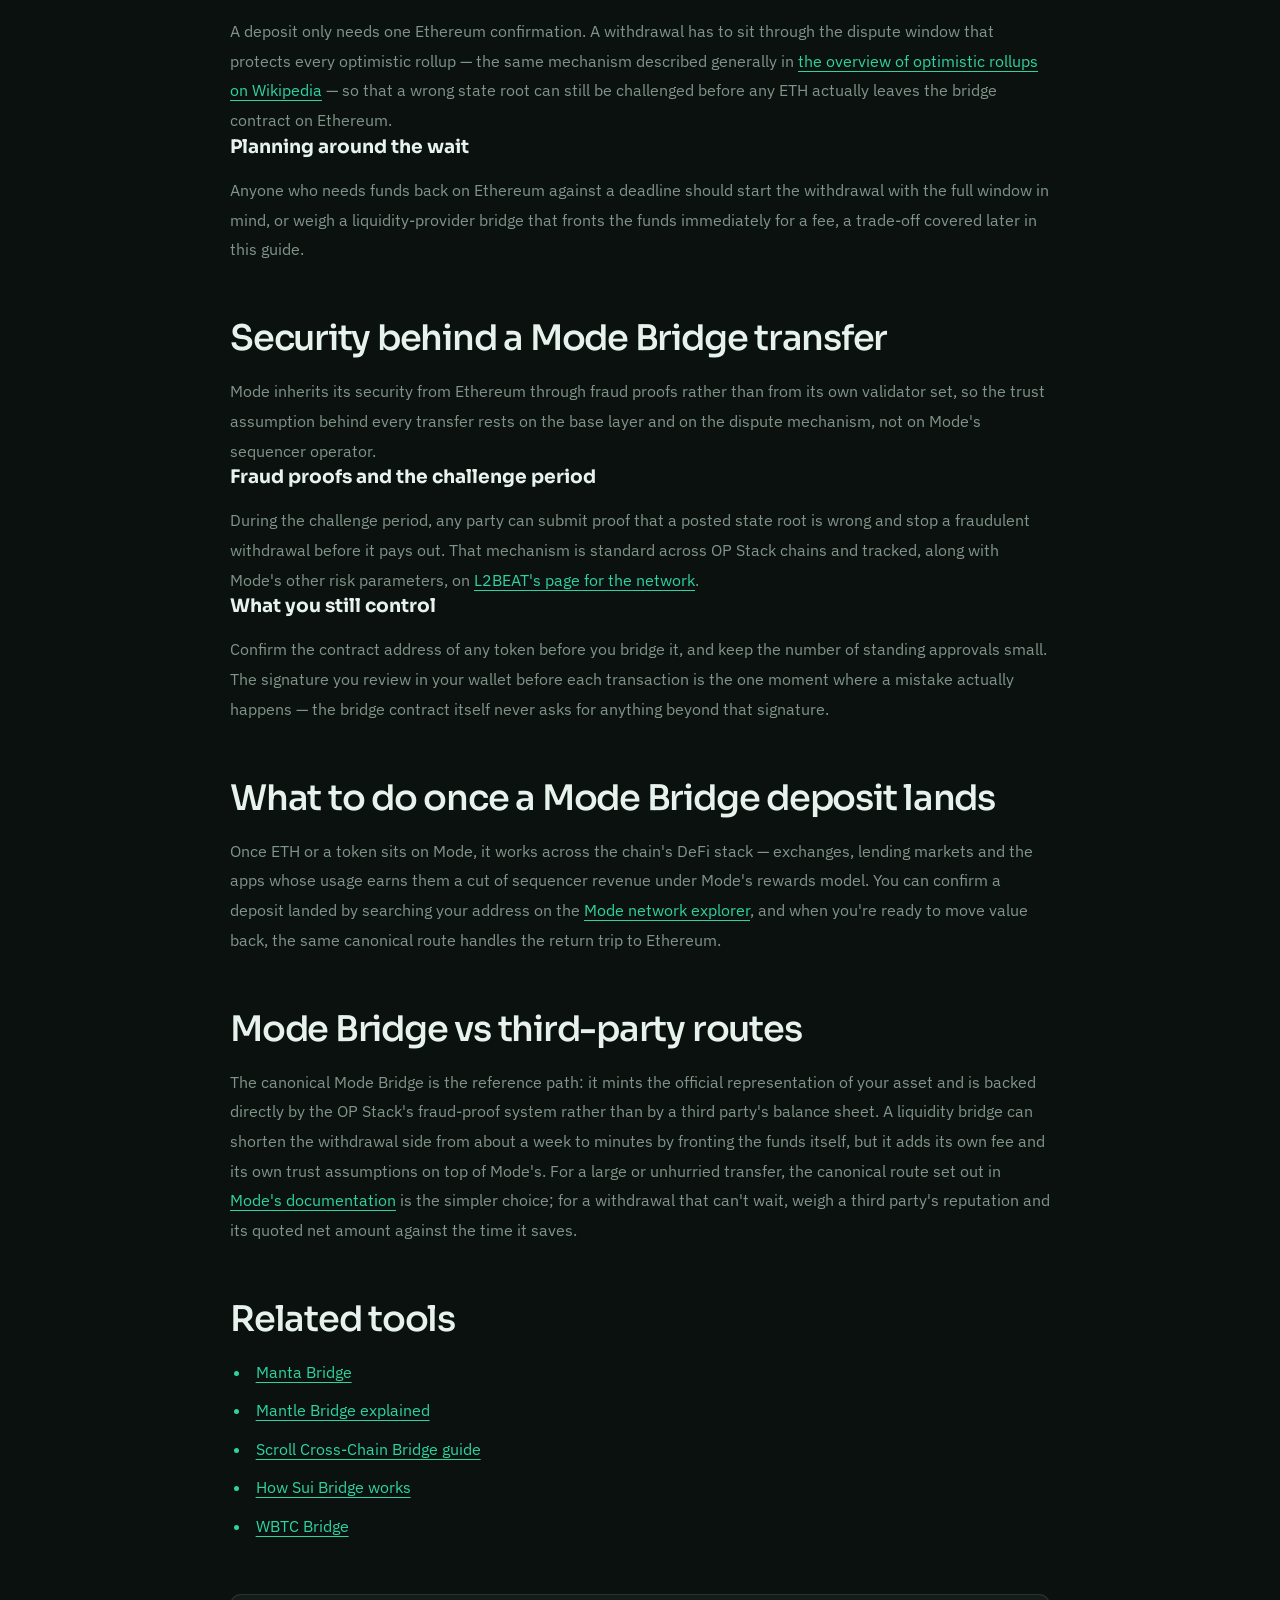
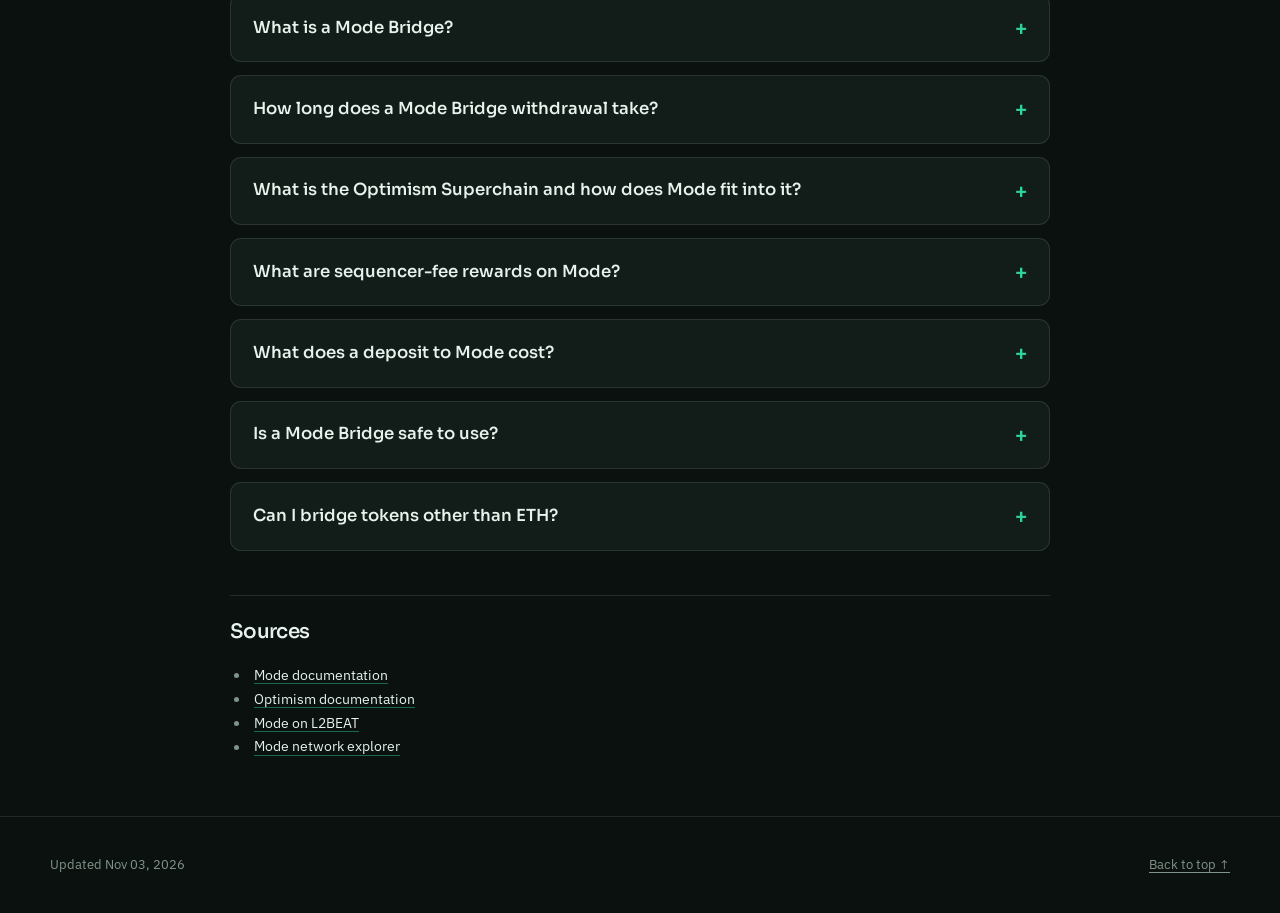
==== commit 167db1dc: "Freshness: date refresh + re-index" ====
--- a/index.html
+++ b/index.html
@@ -16,7 +16,7 @@
   <meta name="twitter:description" content="Use the Mode Bridge to move ETH onto Mode Network, an OP Stack layer-2 in the Optimism Superchain that shares sequencer fees with developers. See deposit and withdrawal timing, the challenge period, and fees before you sign.">
   <meta name="twitter:image" content="https://mode-bridge.github.io/og.png">
 <link rel="preconnect" href="https://fonts.googleapis.com"><link rel="preconnect" href="https://fonts.gstatic.com" crossorigin><link rel="stylesheet" href="https://fonts.googleapis.com/css2?family=IBM+Plex+Sans:wght@400;500;600;700&family=Sora:wght@500;600;700&display=swap">
-<script type="application/ld+json">{"@context": "https://schema.org", "@graph": [{"@type": "WebSite", "@id": "https://mode-bridge.github.io/#website", "url": "https://mode-bridge.github.io/", "name": "Mode Bridge — Move ETH to Mode Network (OP Stack L2)"}, {"@type": "WebPage", "@id": "https://mode-bridge.github.io/#webpage", "url": "https://mode-bridge.github.io/", "name": "Mode Bridge — Move ETH to Mode Network (OP Stack L2)", "isPartOf": {"@id": "https://mode-bridge.github.io/#website"}, "description": "Use the Mode Bridge to move ETH onto Mode Network, an OP Stack layer-2 in the Optimism Superchain that shares sequencer fees with developers. See deposit and withdrawal timing, the challenge period, and fees before you sign.", "datePublished": "2026-10-25", "dateModified": "2026-10-25"}, {"@type": "SoftwareApplication", "name": "Mode Bridge", "applicationCategory": "FinanceApplication", "operatingSystem": "Web", "offers": {"@type": "Offer", "price": "0", "priceCurrency": "USD"}}, {"@type": "BreadcrumbList", "itemListElement": [{"@type": "ListItem", "position": 1, "name": "Home", "item": "https://mode-bridge.github.io/"}, {"@type": "ListItem", "position": 2, "name": "Bridges"}, {"@type": "ListItem", "position": 3, "name": "Mode Bridge"}]}, {"@type": "FAQPage", "mainEntity": [{"@type": "Question", "name": "What is a Mode Bridge?", "acceptedAnswer": {"@type": "Answer", "text": "A Mode Bridge is the official deposit and withdrawal route between Ethereum and Mode Network, the OP Stack layer-2 that settles its state back to Ethereum while running its own execution and sequencer."}}, {"@type": "Question", "name": "How long does a Mode Bridge withdrawal take?", "acceptedAnswer": {"@type": "Answer", "text": "About a week in most cases, because the exit waits through the standard challenge period before funds are released on Ethereum. A deposit, by contrast, lands in minutes."}}, {"@type": "Question", "name": "What is the Optimism Superchain and how does Mode fit into it?", "acceptedAnswer": {"@type": "Answer", "text": "The Superchain is the family of OP Stack chains that share the same rollup software and settle to Ethereum through a common framework. Mode is one of those chains, running its own sequencer and adding its sequencer-fee rewards on top of the shared design."}}, {"@type": "Question", "name": "What are sequencer-fee rewards on Mode?", "acceptedAnswer": {"@type": "Answer", "text": "Mode shares a portion of the revenue its sequencer collects with the developers whose contracts generate the activity behind that revenue, an incentive meant to draw builders to the chain rather than to a generic rollup."}}, {"@type": "Question", "name": "What does a deposit to Mode cost?", "acceptedAnswer": {"@type": "Answer", "text": "Just the Ethereum gas required to run the deposit transaction. Mode itself charges a low execution fee once the balance lands, with no separate bridge toll on top of gas."}}, {"@type": "Question", "name": "Is a Mode Bridge safe to use?", "acceptedAnswer": {"@type": "Answer", "text": "The canonical route relies on Ethereum's security through fraud proofs rather than on Mode's own sequencer, and it never takes custody of your keys. The real risks sit at signing — the contract address you're trusting and the approval you grant — not in the bridge design itself."}}, {"@type": "Question", "name": "Can I bridge tokens other than ETH?", "acceptedAnswer": {"@type": "Answer", "text": "Yes. The canonical route also carries the main ERC-20 tokens that circulate on Mode, and each one keeps its ticker and contract standard on arrival."}}]}]}</script>
+<script type="application/ld+json">{"@context": "https://schema.org", "@graph": [{"@type": "WebSite", "@id": "https://mode-bridge.github.io/#website", "url": "https://mode-bridge.github.io/", "name": "Mode Bridge — Move ETH to Mode Network (OP Stack L2)"}, {"@type": "WebPage", "@id": "https://mode-bridge.github.io/#webpage", "url": "https://mode-bridge.github.io/", "name": "Mode Bridge — Move ETH to Mode Network (OP Stack L2)", "isPartOf": {"@id": "https://mode-bridge.github.io/#website"}, "description": "Use the Mode Bridge to move ETH onto Mode Network, an OP Stack layer-2 in the Optimism Superchain that shares sequencer fees with developers. See deposit and withdrawal timing, the challenge period, and fees before you sign.", "datePublished": "2026-11-03", "dateModified": "2026-11-03"}, {"@type": "SoftwareApplication", "name": "Mode Bridge", "applicationCategory": "FinanceApplication", "operatingSystem": "Web", "offers": {"@type": "Offer", "price": "0", "priceCurrency": "USD"}}, {"@type": "BreadcrumbList", "itemListElement": [{"@type": "ListItem", "position": 1, "name": "Home", "item": "https://mode-bridge.github.io/"}, {"@type": "ListItem", "position": 2, "name": "Bridges"}, {"@type": "ListItem", "position": 3, "name": "Mode Bridge"}]}, {"@type": "FAQPage", "mainEntity": [{"@type": "Question", "name": "What is a Mode Bridge?", "acceptedAnswer": {"@type": "Answer", "text": "A Mode Bridge is the official deposit and withdrawal route between Ethereum and Mode Network, the OP Stack layer-2 that settles its state back to Ethereum while running its own execution and sequencer."}}, {"@type": "Question", "name": "How long does a Mode Bridge withdrawal take?", "acceptedAnswer": {"@type": "Answer", "text": "About a week in most cases, because the exit waits through the standard challenge period before funds are released on Ethereum. A deposit, by contrast, lands in minutes."}}, {"@type": "Question", "name": "What is the Optimism Superchain and how does Mode fit into it?", "acceptedAnswer": {"@type": "Answer", "text": "The Superchain is the family of OP Stack chains that share the same rollup software and settle to Ethereum through a common framework. Mode is one of those chains, running its own sequencer and adding its sequencer-fee rewards on top of the shared design."}}, {"@type": "Question", "name": "What are sequencer-fee rewards on Mode?", "acceptedAnswer": {"@type": "Answer", "text": "Mode shares a portion of the revenue its sequencer collects with the developers whose contracts generate the activity behind that revenue, an incentive meant to draw builders to the chain rather than to a generic rollup."}}, {"@type": "Question", "name": "What does a deposit to Mode cost?", "acceptedAnswer": {"@type": "Answer", "text": "Just the Ethereum gas required to run the deposit transaction. Mode itself charges a low execution fee once the balance lands, with no separate bridge toll on top of gas."}}, {"@type": "Question", "name": "Is a Mode Bridge safe to use?", "acceptedAnswer": {"@type": "Answer", "text": "The canonical route relies on Ethereum's security through fraud proofs rather than on Mode's own sequencer, and it never takes custody of your keys. The real risks sit at signing — the contract address you're trusting and the approval you grant — not in the bridge design itself."}}, {"@type": "Question", "name": "Can I bridge tokens other than ETH?", "acceptedAnswer": {"@type": "Answer", "text": "Yes. The canonical route also carries the main ERC-20 tokens that circulate on Mode, and each one keeps its ticker and contract standard on arrival."}}]}]}</script>
   <style>
     :root{--bg:#0A110F;--surface:#121D19;--text:#E7F2EC;--muted:#829489;--accent:#2FD3A0;--accent-ink:#042017;--radius:11px;--display:"Sora";--body:"IBM Plex Sans"}
     * { box-sizing: border-box; }
@@ -226,7 +226,7 @@
   </section>
   <footer class="cfdfe5d">
     <div class="c9ec672 c5be8b3">
-      <p>Updated Oct 25, 2026</p>
+      <p>Updated Nov 03, 2026</p>
       <a href="#top">Back to top ↑</a>
     </div>
   </footer>
